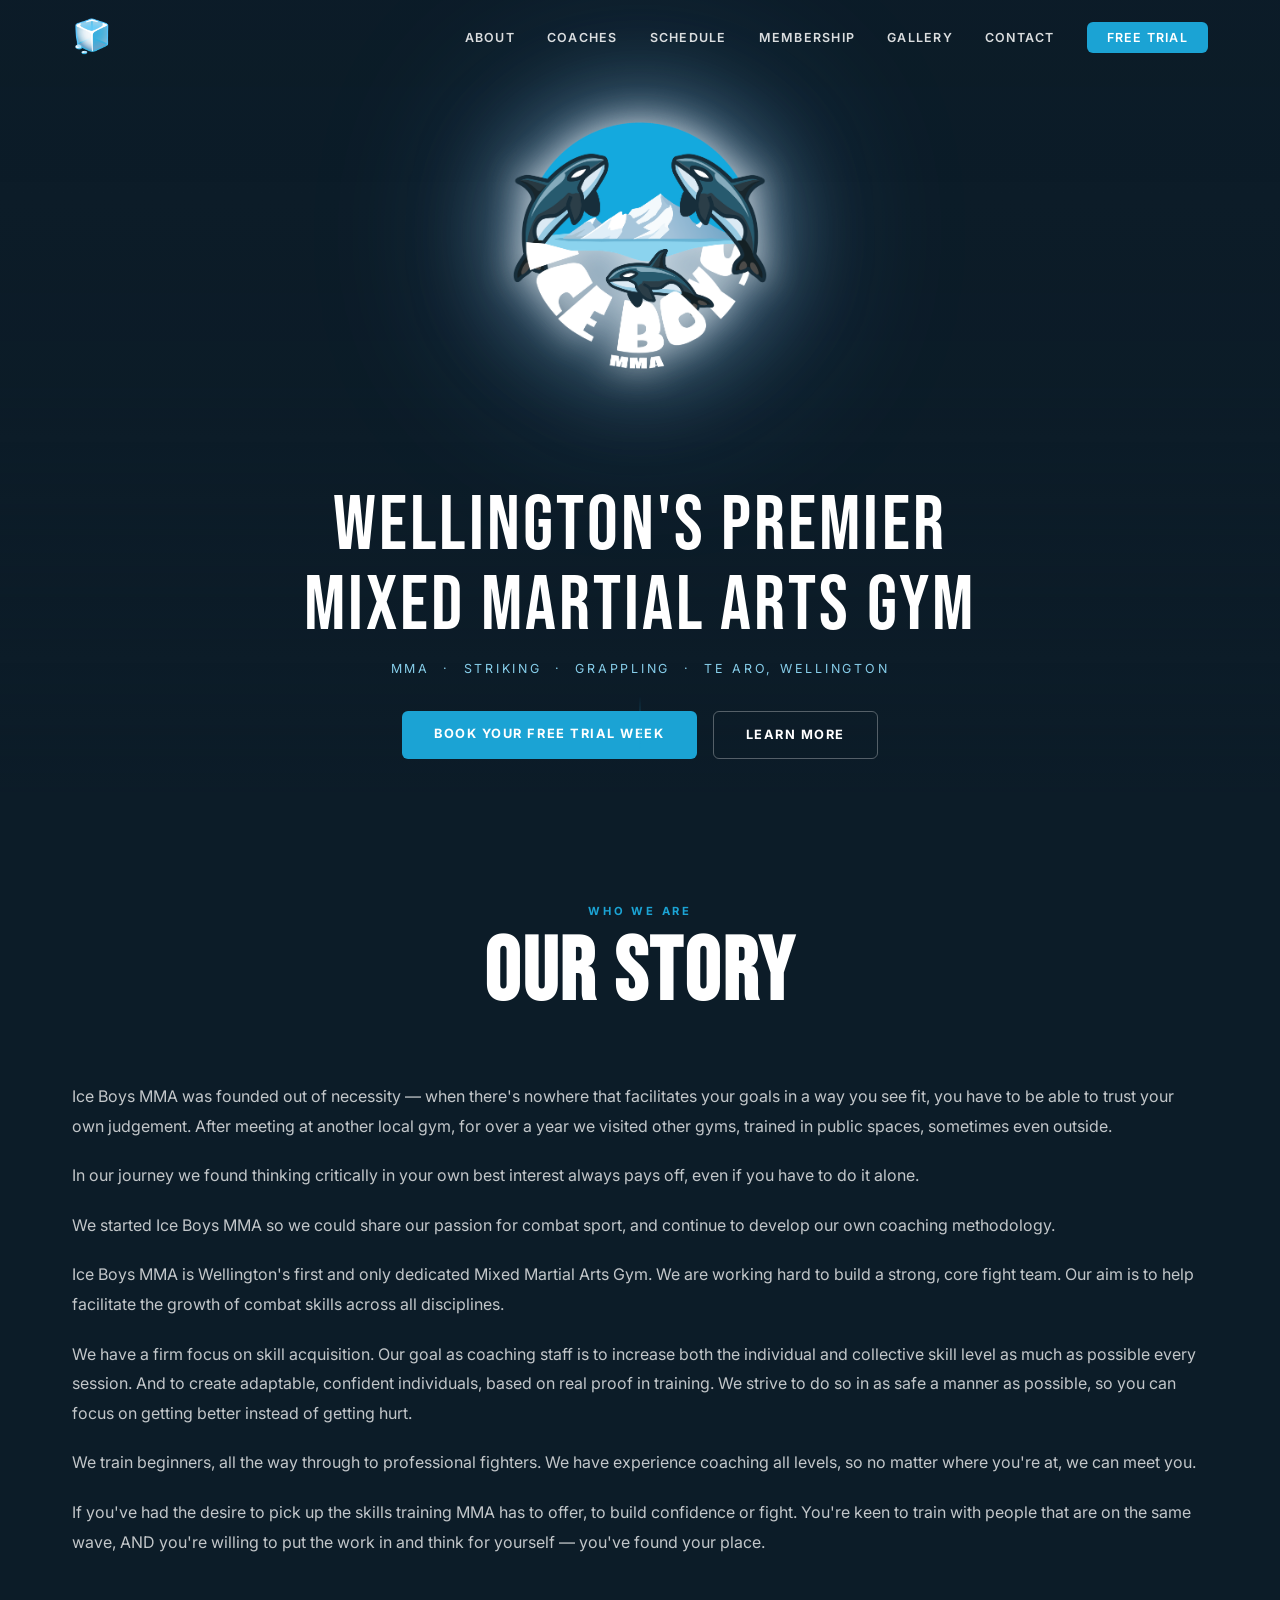
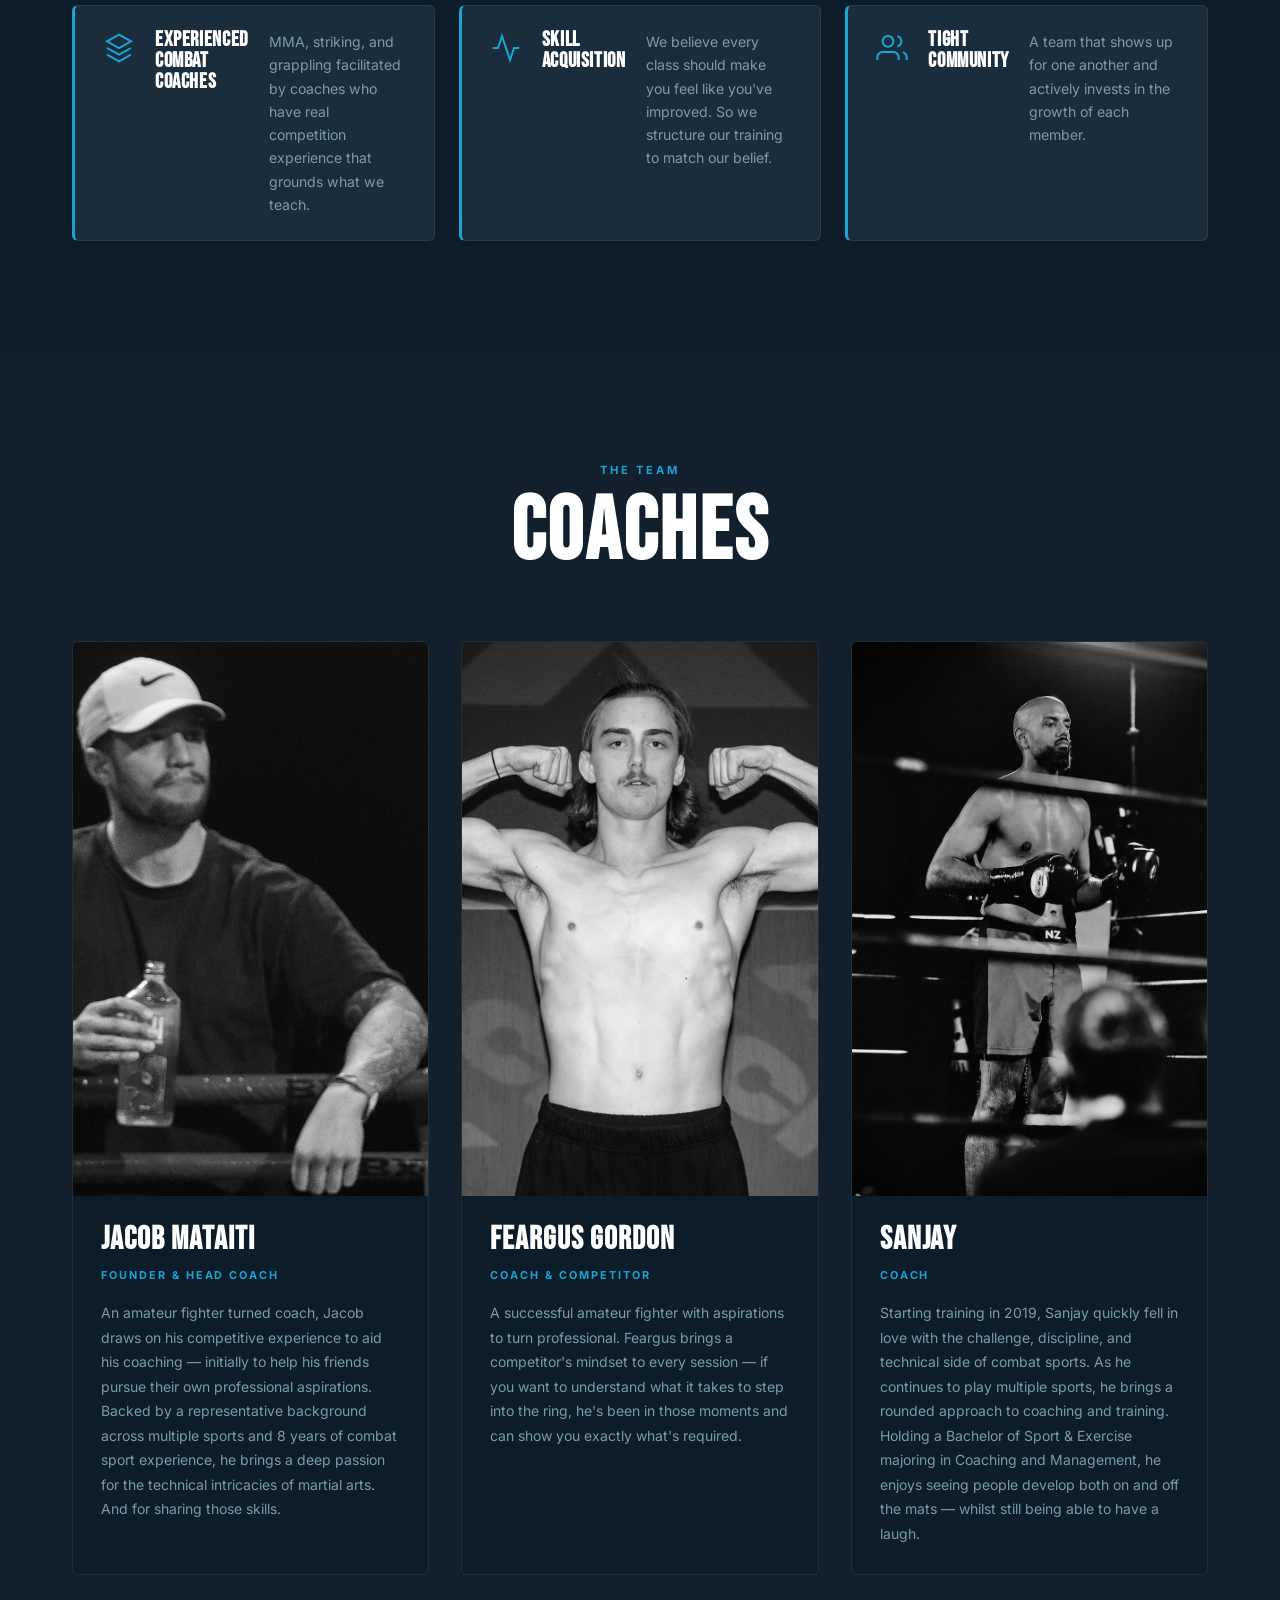
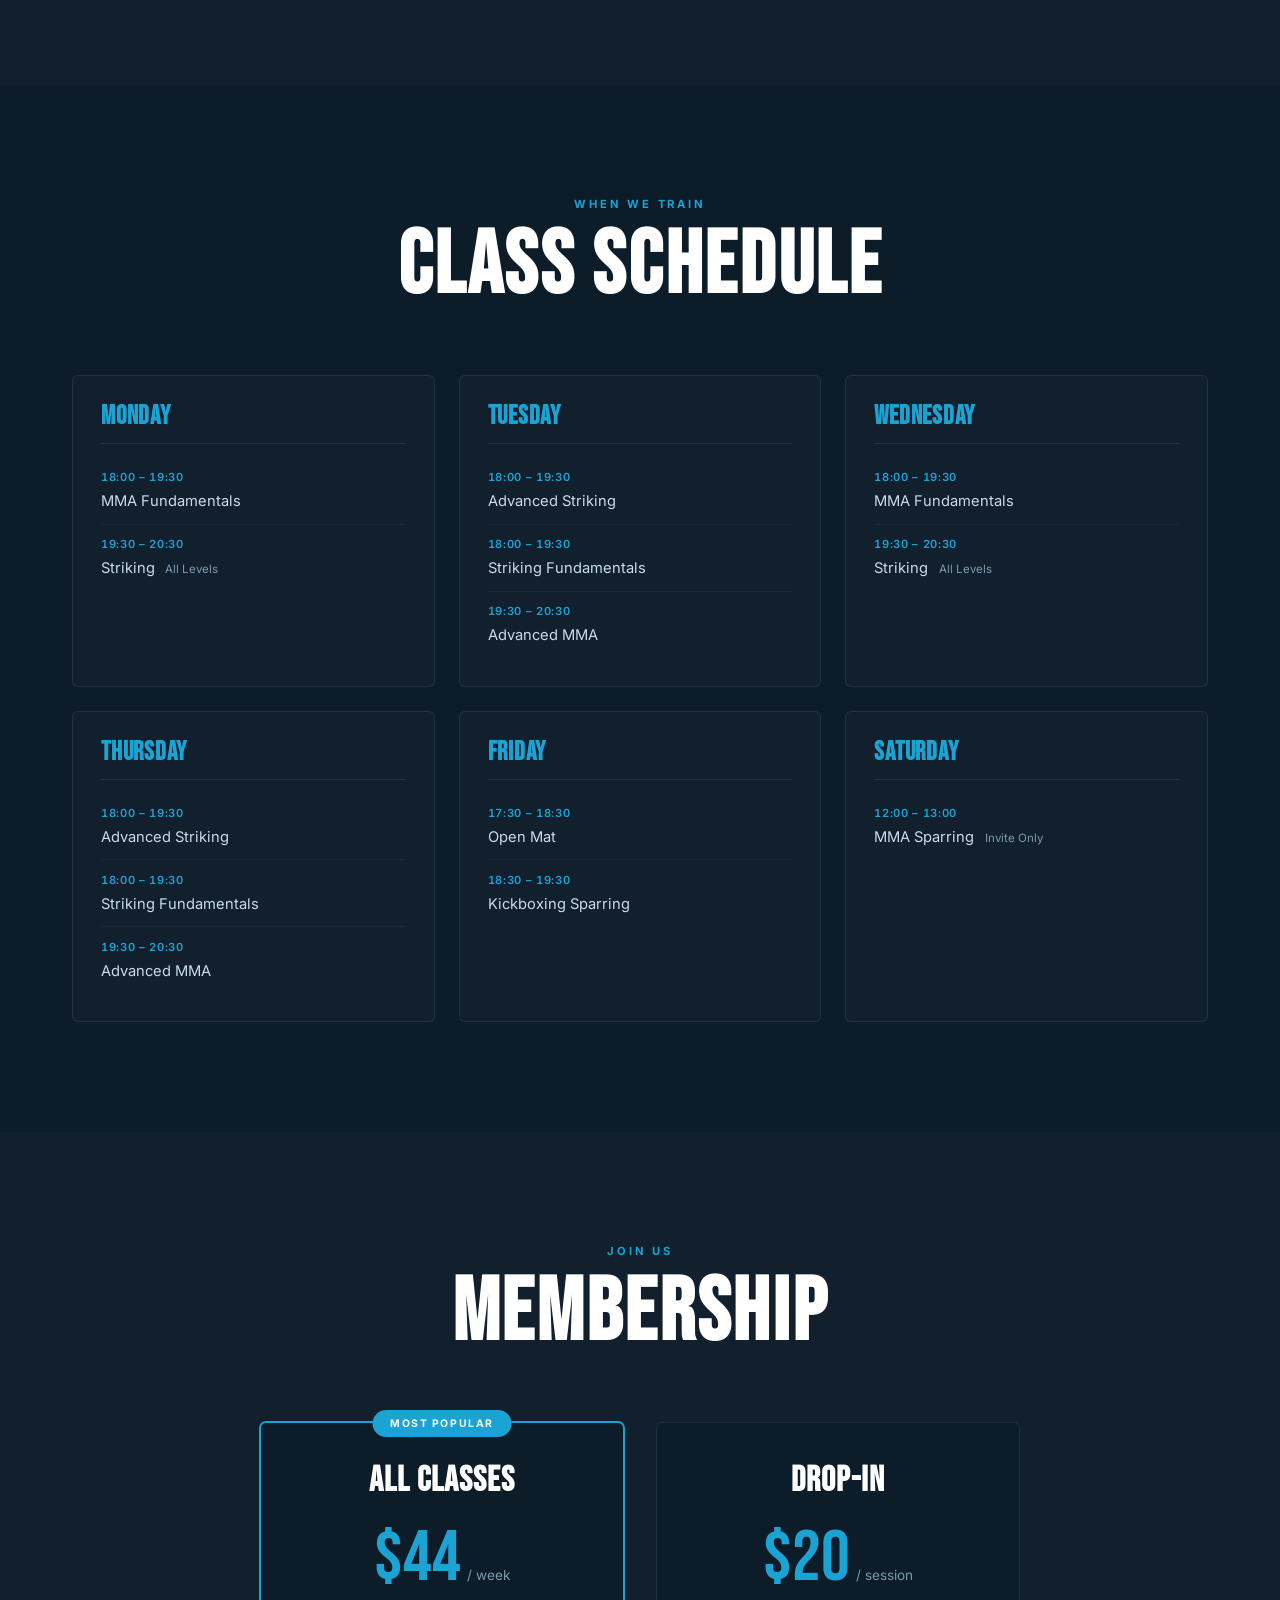
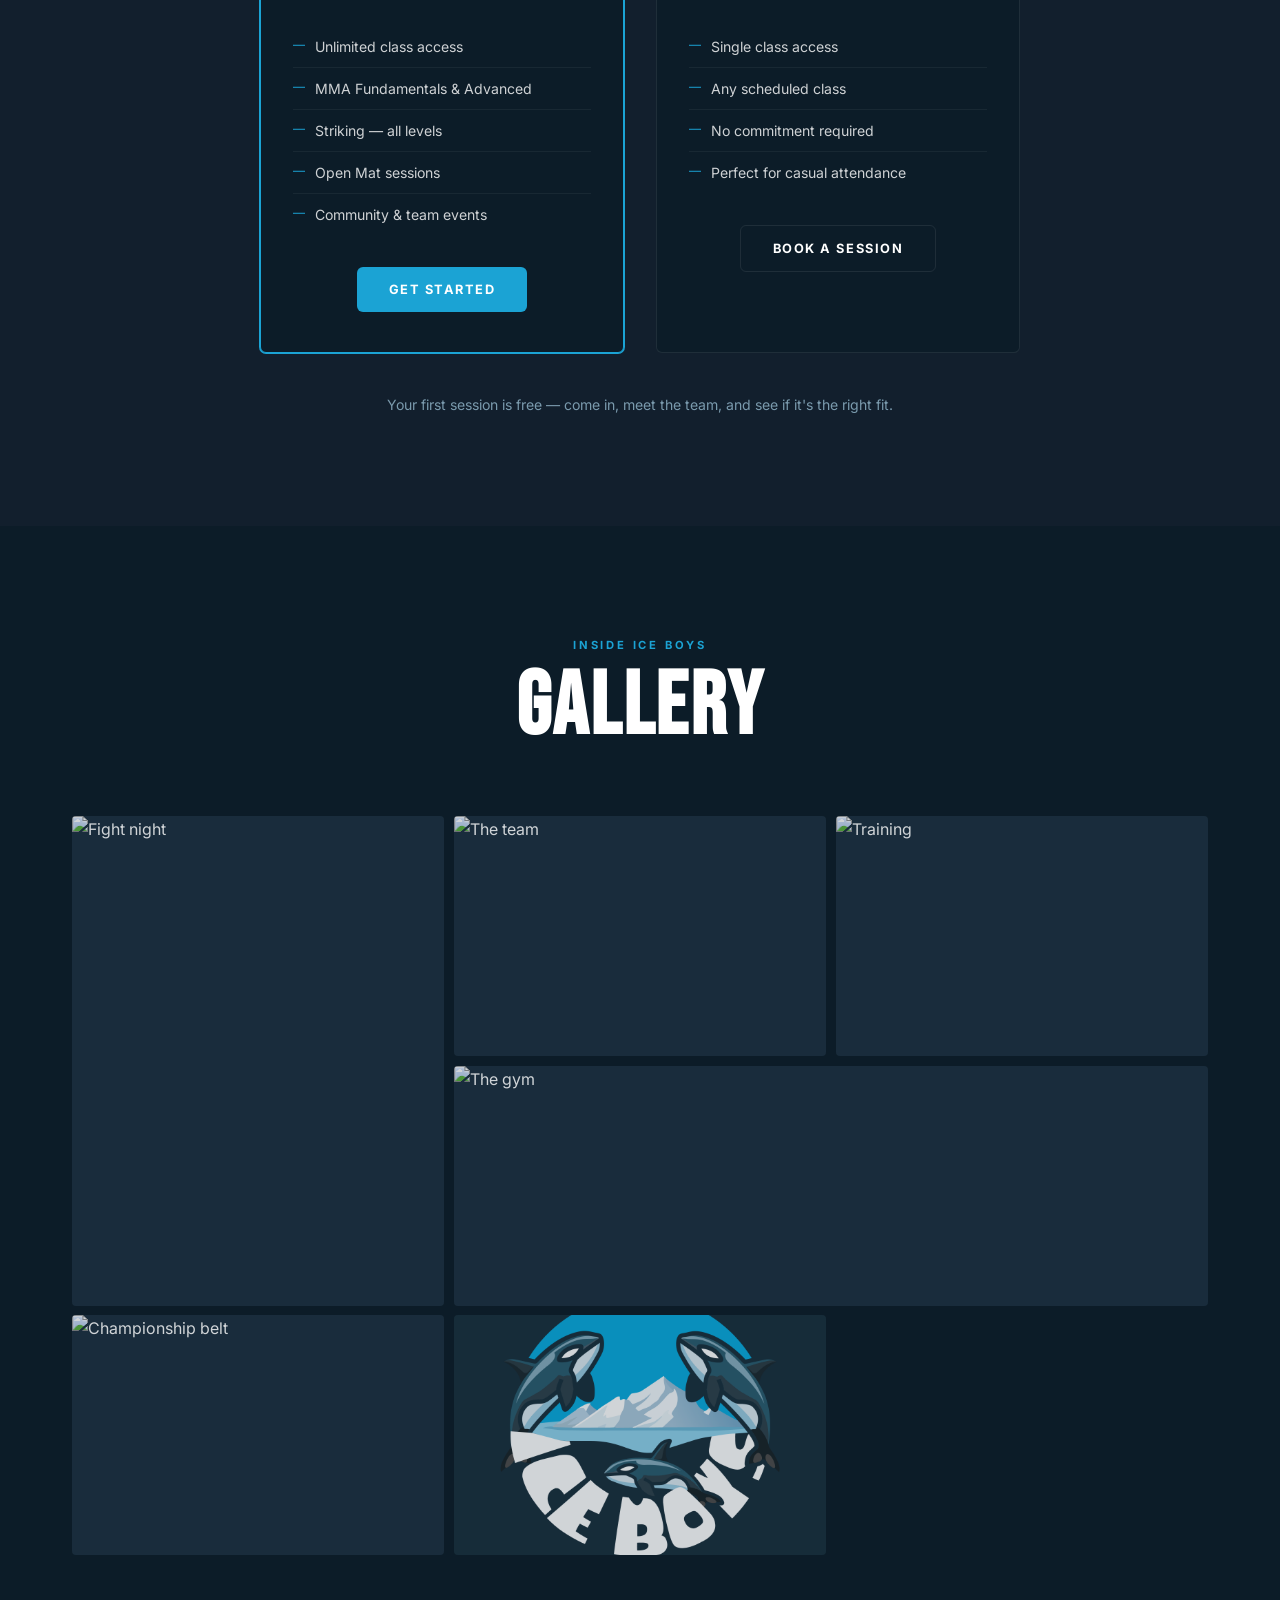
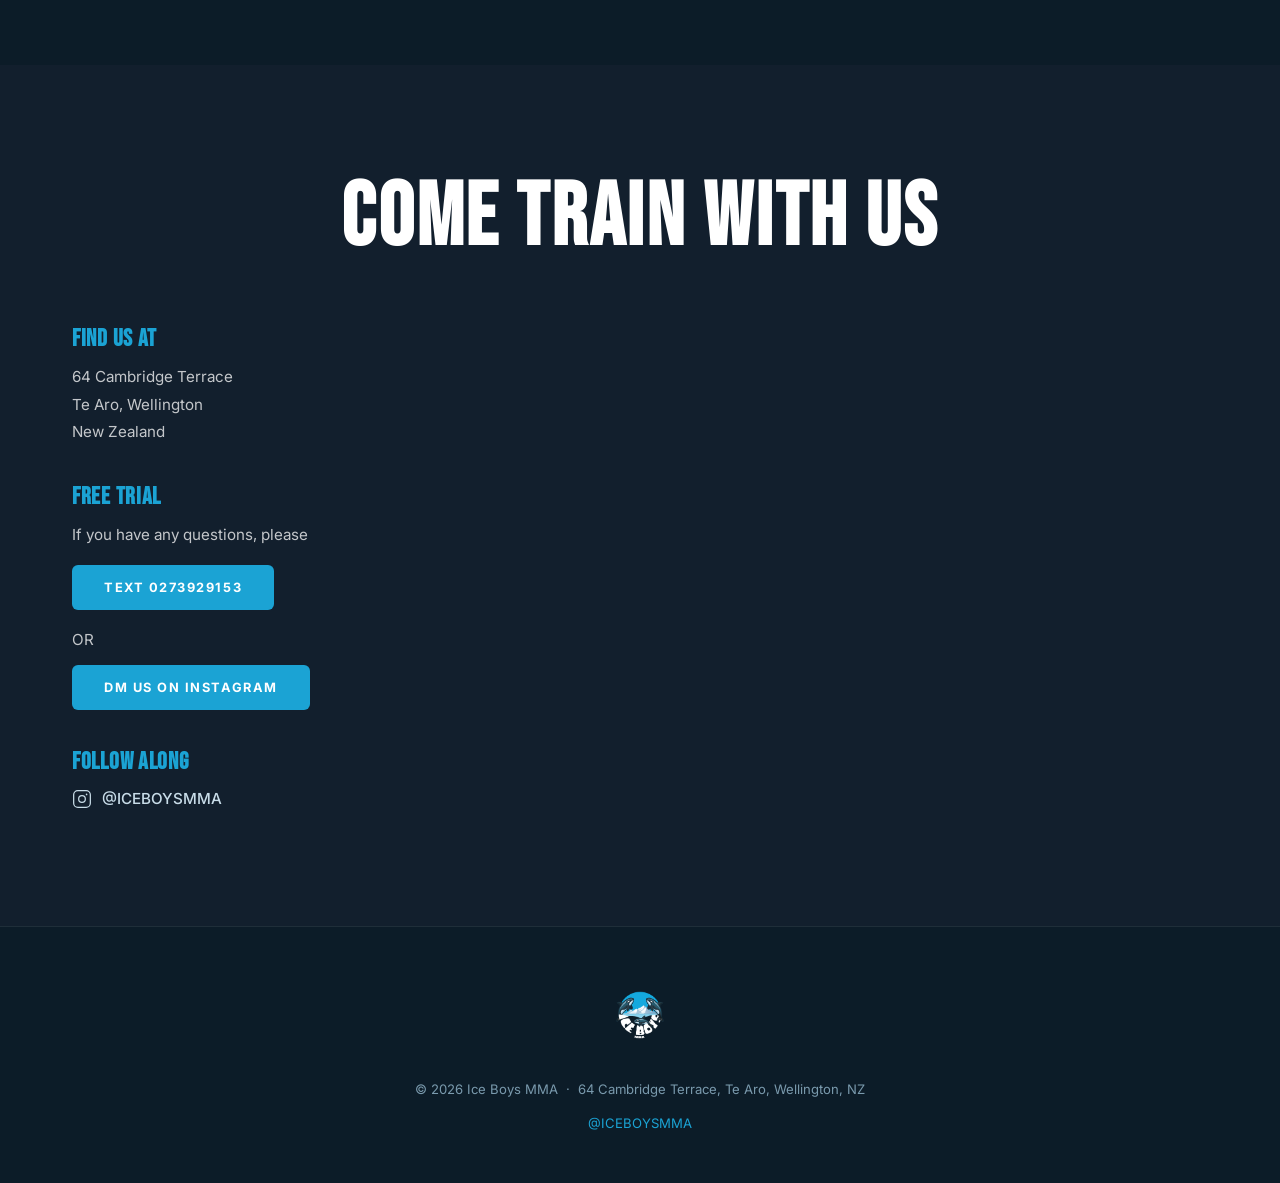
==== iceboysmma/index.html @ 4d267244 "Add files via upload" ====
<!DOCTYPE html>
<html lang="en">
<head>
  <meta charset="UTF-8" />
  <meta name="viewport" content="width=device-width, initial-scale=1.0" />
  <title>Ice Boys MMA | Wellington, New Zealand</title>
  <meta name="description" content="Wellington's premier combat sports gym. MMA, striking, and grappling in Te Aro. Train with coaches who compete." />
  <link rel="preconnect" href="https://fonts.googleapis.com" />
  <link rel="preconnect" href="https://fonts.gstatic.com" crossorigin />
  <link href="https://fonts.googleapis.com/css2?family=Bebas+Neue&family=Inter:wght@300;400;500;600;700&display=swap" rel="stylesheet" />
  <link rel="stylesheet" href="style.css" />
</head>
<body>

  <!-- ── NAVIGATION ── -->
  <nav id="navbar">
    <div class="nav-inner">
      <a href="#home" class="nav-logo nav-logo-emoji">
        🧊
      </a>
      <button class="nav-toggle" id="navToggle" aria-label="Toggle menu">
        <span></span><span></span><span></span>
      </button>
      <ul class="nav-links" id="navLinks">
        <li><a href="#about">About</a></li>
        <li><a href="#coaches">Coaches</a></li>
        <li><a href="#schedule">Schedule</a></li>
        <li><a href="#membership">Membership</a></li>
        <li><a href="#gallery">Gallery</a></li>
        <li><a href="#contact">Contact</a></li>
        <li><a href="https://docs.google.com/forms/d/1C3N4bbsMAw2u_BkRmxgNNV1_tYQAuOLvpm3XINcPSk8/viewform" target="_blank" rel="noopener" class="nav-cta">Free Trial</a></li>
      </ul>
    </div>
  </nav>

  <!-- ── HERO ── -->
  <section id="home" class="hero">
    <div class="hero-bg" id="heroBg"></div>
    <div class="hero-overlay"></div>
    <div class="hero-content">
      <img src="assets/images/logo-orca.png" alt="Ice Boys MMA" class="hero-logo" />
      <p class="hero-tagline">Wellington's Premier<br>Mixed Martial Arts Gym</p>
      <p class="hero-sub">MMA &nbsp;·&nbsp; Striking &nbsp;·&nbsp; Grappling &nbsp;·&nbsp; Te Aro, Wellington</p>
      <div class="hero-actions">
        <a href="https://docs.google.com/forms/d/1C3N4bbsMAw2u_BkRmxgNNV1_tYQAuOLvpm3XINcPSk8/viewform" target="_blank" rel="noopener" class="btn btn-primary">Book Your Free Trial Week</a>
        <a href="#about" class="btn btn-ghost">Learn More</a>
      </div>
    </div>
    <div class="scroll-cue">
      <div class="scroll-line"></div>
    </div>
  </section>

  <!-- ── ABOUT ── -->
  <section id="about" class="section">
    <div class="container">
      <div class="section-header reveal">
        <span class="label">Who We Are</span>
        <h2>Our Story</h2>
      </div>
      <div class="about-body">
        <div class="about-text reveal">
          <p>
            Ice Boys MMA was founded out of necessity — when there's nowhere that facilitates your goals in a
            way you see fit, you have to be able to trust your own judgement. After meeting at another local gym,
            for over a year we visited other gyms, trained in public spaces, sometimes even outside.
          </p>
          <p>
            In our journey we found thinking critically in your own best interest always pays off, even if you
            have to do it alone.
          </p>
          <p>
            We started Ice Boys MMA so we could share our passion for combat sport, and continue to develop our
            own coaching methodology.
          </p>
          <p>
            Ice Boys MMA is Wellington's first and only dedicated Mixed Martial Arts Gym. We are working hard to
            build a strong, core fight team. Our aim is to help facilitate the growth of combat skills across all
            disciplines.
          </p>
          <p>
            We have a firm focus on skill acquisition. Our goal as coaching staff is to increase both the
            individual and collective skill level as much as possible every session. And to create adaptable,
            confident individuals, based on real proof in training. We strive to do so in as safe a manner as
            possible, so you can focus on getting better instead of getting hurt.
          </p>
          <p>
            We train beginners, all the way through to professional fighters. We have experience coaching all
            levels, so no matter where you're at, we can meet you.
          </p>
          <p>
            If you've had the desire to pick up the skills training MMA has to offer, to build confidence or
            fight. You're keen to train with people that are on the same wave, AND you're willing to put the
            work in and think for yourself — you've found your place.
          </p>
        </div>
        <div class="about-pillars reveal">
          <div class="pillar">
            <div class="pillar-icon">
              <svg viewBox="0 0 24 24" fill="none" stroke="currentColor" stroke-width="1.5"><path d="M12 2L3 7l9 5 9-5-9-5zM3 17l9 5 9-5M3 12l9 5 9-5"/></svg>
            </div>
            <h3>Experienced Combat Coaches</h3>
            <p>MMA, striking, and grappling facilitated by coaches who have real competition experience that grounds what we teach.</p>
          </div>
          <div class="pillar">
            <div class="pillar-icon">
              <svg viewBox="0 0 24 24" fill="none" stroke="currentColor" stroke-width="1.5"><path d="M22 12h-4l-3 9L9 3l-3 9H2"/></svg>
            </div>
            <h3>Skill Acquisition</h3>
            <p>We believe every class should make you feel like you've improved. So we structure our training to match our belief.</p>
          </div>
          <div class="pillar">
            <div class="pillar-icon">
              <svg viewBox="0 0 24 24" fill="none" stroke="currentColor" stroke-width="1.5"><path d="M17 21v-2a4 4 0 00-4-4H5a4 4 0 00-4 4v2"/><circle cx="9" cy="7" r="4"/><path d="M23 21v-2a4 4 0 00-3-3.87M16 3.13a4 4 0 010 7.75"/></svg>
            </div>
            <h3>Tight Community</h3>
            <p>A team that shows up for one another and actively invests in the growth of each member.</p>
          </div>
        </div>
      </div>
    </div>
  </section>

  <!-- ── COACHES ── -->
  <section id="coaches" class="section section-alt">
    <div class="container">
      <div class="section-header reveal">
        <span class="label">The Team</span>
        <h2>Coaches</h2>
      </div>
      <div class="coaches-grid">

        <div class="coach-card reveal">
          <div class="coach-photo">
            <img src="assets/images/coach-jacob.jpg" alt="Jacob Mataiti" onerror="this.parentElement.classList.add('no-photo')" />
          </div>
          <div class="coach-info">
            <h3>Jacob Mataiti</h3>
            <span class="coach-role">Founder &amp; Head Coach</span>
            <p>
              An amateur fighter turned coach, Jacob draws on his competitive experience to aid his
              coaching — initially to help his friends pursue their own professional aspirations. Backed
              by a representative background across multiple sports and 8 years of combat sport experience,
              he brings a deep passion for the technical intricacies of martial arts. And for sharing
              those skills.
            </p>
          </div>
        </div>

        <div class="coach-card reveal">
          <div class="coach-photo">
            <img src="assets/images/coach-feargus.jpg" alt="Feargus Gordon" onerror="this.parentElement.classList.add('no-photo')" />
          </div>
          <div class="coach-info">
            <h3>Feargus Gordon</h3>
            <span class="coach-role">Coach &amp; Competitor</span>
            <p>
              A successful amateur fighter with aspirations to turn professional. Feargus brings a
              competitor's mindset to every session — if you want to understand what it takes to step
              into the ring, he's been in those moments and can show you exactly what's required.
            </p>
          </div>
        </div>

        <div class="coach-card reveal">
          <div class="coach-photo">
            <img src="assets/images/coach-sanjay.jpg" alt="Sanjay" onerror="this.parentElement.classList.add('no-photo')" />
          </div>
          <div class="coach-info">
            <h3>Sanjay</h3>
            <span class="coach-role">Coach</span>
            <p>
              Starting training in 2019, Sanjay quickly fell in love with the challenge, discipline, and technical side of combat sports. As he continues to play multiple sports, he brings a rounded approach to coaching and training. Holding a Bachelor of Sport &amp; Exercise majoring in Coaching and Management, he enjoys seeing people develop both on and off the mats — whilst still being able to have a laugh.
            </p>
          </div>
        </div>

      </div>
    </div>
  </section>

  <!-- ── SCHEDULE ── -->
  <section id="schedule" class="section">
    <div class="container">
      <div class="section-header reveal">
        <span class="label">When We Train</span>
        <h2>Class Schedule</h2>
      </div>
      <div class="schedule-grid reveal">

        <div class="schedule-day">
          <h3>Monday</h3>
          <div class="class-row">
            <span class="time">18:00 – 19:30</span>
            <span class="class-name">MMA Fundamentals</span>
          </div>
          <div class="class-row">
            <span class="time">19:30 – 20:30</span>
            <span class="class-name">Striking <em>All Levels</em></span>
          </div>
        </div>

        <div class="schedule-day">
          <h3>Tuesday</h3>
          <div class="class-row">
            <span class="time">18:00 – 19:30</span>
            <span class="class-name">Advanced Striking</span>
          </div>
          <div class="class-row">
            <span class="time">18:00 – 19:30</span>
            <span class="class-name">Striking Fundamentals</span>
          </div>
          <div class="class-row">
            <span class="time">19:30 – 20:30</span>
            <span class="class-name">Advanced MMA</span>
          </div>
        </div>

        <div class="schedule-day">
          <h3>Wednesday</h3>
          <div class="class-row">
            <span class="time">18:00 – 19:30</span>
            <span class="class-name">MMA Fundamentals</span>
          </div>
          <div class="class-row">
            <span class="time">19:30 – 20:30</span>
            <span class="class-name">Striking <em>All Levels</em></span>
          </div>
        </div>

        <div class="schedule-day">
          <h3>Thursday</h3>
          <div class="class-row">
            <span class="time">18:00 – 19:30</span>
            <span class="class-name">Advanced Striking</span>
          </div>
          <div class="class-row">
            <span class="time">18:00 – 19:30</span>
            <span class="class-name">Striking Fundamentals</span>
          </div>
          <div class="class-row">
            <span class="time">19:30 – 20:30</span>
            <span class="class-name">Advanced MMA</span>
          </div>
        </div>

        <div class="schedule-day">
          <h3>Friday</h3>
          <div class="class-row">
            <span class="time">17:30 – 18:30</span>
            <span class="class-name">Open Mat</span>
          </div>
          <div class="class-row">
            <span class="time">18:30 – 19:30</span>
            <span class="class-name">Kickboxing Sparring</span>
          </div>
        </div>

        <div class="schedule-day">
          <h3>Saturday</h3>
          <div class="class-row">
            <span class="time">12:00 – 13:00</span>
            <span class="class-name">MMA Sparring <em>Invite Only</em></span>
          </div>
        </div>

      </div>
    </div>
  </section>

  <!-- ── MEMBERSHIP ── -->
  <section id="membership" class="section section-alt">
    <div class="container">
      <div class="section-header reveal">
        <span class="label">Join Us</span>
        <h2>Membership</h2>
      </div>
      <div class="membership-grid reveal">

        <div class="membership-card featured">
          <div class="badge">Most Popular</div>
          <h3>All Classes</h3>
          <div class="price-row">
            <span class="price">$44</span>
            <span class="period">/ week</span>
          </div>
          <ul class="features">
            <li>Unlimited class access</li>
            <li>MMA Fundamentals &amp; Advanced</li>
            <li>Striking — all levels</li>
            <li>Open Mat sessions</li>
            <li>Community &amp; team events</li>
          </ul>
          <a href="#contact" class="btn btn-primary">Get Started</a>
        </div>

        <div class="membership-card">
          <h3>Drop-In</h3>
          <div class="price-row">
            <span class="price">$20</span>
            <span class="period">/ session</span>
          </div>
          <ul class="features">
            <li>Single class access</li>
            <li>Any scheduled class</li>
            <li>No commitment required</li>
            <li>Perfect for casual attendance</li>
          </ul>
          <a href="#contact" class="btn btn-outline">Book a Session</a>
        </div>

      </div>
      <p class="membership-note reveal">Your first session is free — come in, meet the team, and see if it's the right fit.</p>
    </div>
  </section>

  <!-- ── GALLERY ── -->
  <section id="gallery" class="section">
    <div class="container">
      <div class="section-header reveal">
        <span class="label">Inside Ice Boys</span>
        <h2>Gallery</h2>
      </div>
      <div class="gallery-grid reveal">
        <div class="gallery-item g-tall">
          <img src="assets/images/gallery-1.jpg" alt="Fight night" loading="lazy" />
        </div>
        <div class="gallery-item">
          <img src="assets/images/gallery-2.jpg" alt="The team" loading="lazy" />
        </div>
        <div class="gallery-item">
          <img src="assets/images/gallery-3.jpg" alt="Training" loading="lazy" />
        </div>
        <div class="gallery-item g-wide">
          <img src="assets/images/gallery-4.jpg" alt="The gym" loading="lazy" />
        </div>
        <div class="gallery-item">
          <img src="assets/images/gallery-5.jpg" alt="Championship belt" loading="lazy" />
        </div>
        <div class="gallery-item">
          <img src="assets/images/gallery-instagram.png" alt="Ice Boys MMA" loading="lazy" />
        </div>
      </div>
    </div>
  </section>

  <!-- ── CONTACT ── -->
  <section id="contact" class="section section-alt">
    <div class="container">
      <div class="section-header reveal">
        <h2>Come Train With Us</h2>
      </div>
      <div class="contact-grid reveal">
        <div class="contact-info">

          <div class="contact-block">
            <h3>Find Us At</h3>
            <p>64 Cambridge Terrace<br />Te Aro, Wellington<br />New Zealand</p>
          </div>

          <div class="contact-block">
            <h3>Free Trial</h3>
            <p>If you have any questions, please</p>
            <a href="sms:0273929153" class="btn btn-primary" style="margin-top:1rem;">
              Text 0273929153
            </a>
            <p style="margin-top:1rem;">OR</p>
            <a href="https://www.instagram.com/iceboysmma" target="_blank" rel="noopener" class="btn btn-primary" style="margin-top:0.75rem;">
              DM Us on Instagram
            </a>
          </div>

          <div class="contact-block">
            <h3>Follow Along</h3>
            <a href="https://www.instagram.com/iceboysmma" target="_blank" rel="noopener" class="insta-link">
              <svg viewBox="0 0 24 24" fill="none" stroke="currentColor" stroke-width="1.5" width="20" height="20"><rect x="2" y="2" width="20" height="20" rx="5" ry="5"/><circle cx="12" cy="12" r="4"/><circle cx="17.5" cy="6.5" r="1" fill="currentColor" stroke="none"/></svg>
              @ICEBOYSMMA
            </a>
          </div>

        </div>

        <div class="contact-map">
          <iframe
            src="https://maps.google.com/maps?q=64+Cambridge+Terrace+Te+Aro+Wellington+New+Zealand&output=embed"
            width="100%"
            height="420"
            style="border:0;"
            allowfullscreen=""
            loading="lazy"
            title="Ice Boys MMA — 64 Cambridge Terrace, Wellington">
          </iframe>
        </div>
      </div>
    </div>
  </section>

  <!-- ── FOOTER ── -->
  <footer class="footer">
    <div class="container">
      <img src="assets/images/logo-orca.png" alt="Ice Boys MMA" class="footer-logo" />
      <p>© 2026 Ice Boys MMA &nbsp;·&nbsp; 64 Cambridge Terrace, Te Aro, Wellington, NZ</p>
      <a href="https://www.instagram.com/iceboysmma" target="_blank" rel="noopener">@ICEBOYSMMA</a>
    </div>
  </footer>

  <script src="script.js"></script>
</body>
</html>
---- iceboysmma/style.css ----
/* ── RESET & VARIABLES ── */
*, *::before, *::after {
  margin: 0;
  padding: 0;
  box-sizing: border-box;
}

:root {
  --navy:       #0c1c28;
  --navy-mid:   #121f2d;
  --navy-light: #1a2d3d;
  --blue:       #1BA3D4;
  --blue-glow:  rgba(27, 163, 212, 0.25);
  --blue-light: #87CEEA;
  --white:      #FFFFFF;
  --off-white:  #C8DCE8;
  --muted:      #7A9AAD;
  --border:     rgba(255, 255, 255, 0.08);
  --radius:     6px;
}

html {
  scroll-behavior: smooth;
}

body {
  background: var(--navy);
  color: var(--white);
  font-family: 'Inter', sans-serif;
  font-size: 16px;
  line-height: 1.65;
  overflow-x: hidden;
}

img {
  display: block;
  max-width: 100%;
}

a {
  color: inherit;
  text-decoration: none;
}

h1, h2, h3 {
  font-family: 'Bebas Neue', sans-serif;
  letter-spacing: 0.03em;
  line-height: 1;
}

/* ── BUTTONS ── */
.btn {
  display: inline-block;
  padding: 0.75rem 2rem;
  border-radius: var(--radius);
  font-size: 0.8rem;
  font-weight: 700;
  letter-spacing: 0.12em;
  text-transform: uppercase;
  transition: all 0.2s ease;
  cursor: pointer;
  border: none;
}

.btn-primary {
  background: var(--blue);
  color: var(--white);
}
.btn-primary:hover {
  background: #22B8EC;
  transform: translateY(-2px);
  box-shadow: 0 8px 24px var(--blue-glow);
}

.btn-ghost {
  background: transparent;
  color: var(--white);
  border: 1px solid rgba(255,255,255,0.3);
}
.btn-ghost:hover {
  border-color: var(--blue);
  color: var(--blue);
}

.btn-outline {
  background: transparent;
  color: var(--white);
  border: 1px solid var(--border);
}
.btn-outline:hover {
  border-color: var(--blue);
  color: var(--blue);
}

/* ── NAVIGATION ── */
#navbar {
  position: fixed;
  top: 0;
  left: 0;
  right: 0;
  z-index: 100;
  padding: 1.25rem 0;
  transition: background 0.35s, padding 0.35s, box-shadow 0.35s;
}

#navbar.scrolled {
  background: rgba(12, 28, 40, 0.96);
  padding: 0.65rem 0;
  box-shadow: 0 2px 24px rgba(0,0,0,0.35);
  backdrop-filter: blur(12px);
  -webkit-backdrop-filter: blur(12px);
}

.nav-inner {
  max-width: 1200px;
  margin: 0 auto;
  padding: 0 2rem;
  display: flex;
  align-items: center;
  justify-content: space-between;
}

.nav-logo img {
  height: 48px;
  width: auto;
}
.nav-logo-emoji {
  font-size: 2rem;
  line-height: 1;
}

.nav-links {
  list-style: none;
  display: flex;
  align-items: center;
  gap: 2rem;
}

.nav-links a {
  font-size: 0.78rem;
  font-weight: 600;
  letter-spacing: 0.1em;
  text-transform: uppercase;
  color: rgba(255,255,255,0.85);
  transition: color 0.2s;
}
.nav-links a:hover,
.nav-links a.active {
  color: var(--blue);
}

.nav-cta {
  background: var(--blue);
  color: var(--white) !important;
  padding: 0.5rem 1.25rem;
  border-radius: var(--radius);
}
.nav-cta:hover {
  background: #22B8EC;
  color: var(--white) !important;
}

.nav-toggle {
  display: none;
  flex-direction: column;
  gap: 5px;
  background: none;
  border: none;
  cursor: pointer;
  padding: 4px;
  z-index: 200;
}
.nav-toggle span {
  display: block;
  width: 26px;
  height: 2px;
  background: var(--white);
  border-radius: 2px;
  transition: all 0.3s;
}
.nav-toggle.open span:nth-child(1) { transform: translateY(7px) rotate(45deg); }
.nav-toggle.open span:nth-child(2) { opacity: 0; }
.nav-toggle.open span:nth-child(3) { transform: translateY(-7px) rotate(-45deg); }

/* ── HERO ── */
.hero {
  position: relative;
  min-height: 88vh;
  display: flex;
  align-items: center;
  justify-content: center;
  text-align: center;
  overflow: hidden;
}

.hero-bg {
  position: absolute;
  inset: 0;
  background: var(--navy) url('assets/images/hero-bg.jpg') center / cover no-repeat;
  transform-origin: center;
  will-change: transform;
}

.hero-overlay {
  position: absolute;
  inset: 0;
  background: linear-gradient(
    to bottom,
    rgba(12, 28, 40, 0.55) 0%,
    rgba(12, 28, 40, 0.45) 50%,
    rgba(12, 28, 40, 0.90) 100%
  );
}

.hero-content {
  position: relative;
  z-index: 2;
  padding: 2rem;
  max-width: 800px;
}

.hero-logo {
  width: 300px;
  height: auto;
  margin: 0 auto 1.75rem;
  filter: brightness(1) drop-shadow(0 0 18px rgba(255,255,255,0.71)) drop-shadow(0 0 45px rgba(180,225,255,0.56)) drop-shadow(0 0 90px rgba(100,190,255,0.38));
  animation: fadeDown 1s ease both;
}

.hero-tagline {
  font-family: 'Bebas Neue', sans-serif;
  font-size: clamp(2.6rem, 6vw, 4.8rem);
  letter-spacing: 0.04em;
  line-height: 1.05;
  margin-bottom: 0.75rem;
  animation: fadeUp 1s ease 0.2s both;
}

.hero-sub {
  font-size: 0.78rem;
  letter-spacing: 0.22em;
  text-transform: uppercase;
  color: var(--blue-light);
  margin-bottom: 2rem;
  animation: fadeUp 1s ease 0.4s both;
}

.hero-actions {
  display: flex;
  gap: 1rem;
  justify-content: center;
  flex-wrap: wrap;
  animation: fadeUp 1s ease 0.55s both;
}

.scroll-cue {
  position: absolute;
  bottom: 2.5rem;
  left: 50%;
  transform: translateX(-50%);
  z-index: 2;
}
.scroll-line {
  width: 1px;
  height: 56px;
  background: linear-gradient(to bottom, transparent, var(--blue));
  margin: 0 auto;
  animation: pulse 2s ease-in-out infinite;
}

/* ── SECTIONS ── */
.section {
  padding: 110px 0;
}
.section-alt {
  background: var(--navy-mid);
}

.container {
  max-width: 1200px;
  margin: 0 auto;
  padding: 0 2rem;
}

.section-header {
  text-align: center;
  margin-bottom: 4rem;
}

.label {
  display: block;
  font-size: 0.7rem;
  font-weight: 700;
  letter-spacing: 0.25em;
  text-transform: uppercase;
  color: var(--blue);
  margin-bottom: 0.6rem;
}

.section-header h2 {
  font-size: clamp(3.5rem, 7vw, 5.5rem);
  color: var(--white);
}

/* ── ABOUT ── */
.about-body {
  display: flex;
  flex-direction: column;
  gap: 3rem;
}

.about-text p {
  color: rgba(255,255,255,0.75);
  font-size: 1rem;
  line-height: 1.85;
  margin-bottom: 1.25rem;
}
.about-text p:last-child { margin-bottom: 0; }

.about-pillars {
  display: grid;
  grid-template-columns: repeat(3, 1fr);
  gap: 1.5rem;
}

.pillar {
  background: var(--navy-light);
  border: 1px solid var(--border);
  border-left: 3px solid var(--blue);
  border-radius: var(--radius);
  padding: 1.5rem 1.75rem;
  display: flex;
  gap: 1.25rem;
  align-items: flex-start;
  transition: transform 0.3s, box-shadow 0.3s;
}
.pillar:hover {
  transform: translateX(4px);
  box-shadow: -4px 0 20px var(--blue-glow);
}

.pillar-icon {
  width: 32px;
  height: 32px;
  color: var(--blue);
  flex-shrink: 0;
  margin-top: 2px;
}
.pillar-icon svg {
  width: 100%;
  height: 100%;
}

.pillar h3 {
  font-size: 1.3rem;
  margin-bottom: 0.4rem;
}
.pillar p {
  font-size: 0.88rem;
  color: var(--muted);
  line-height: 1.65;
}

/* ── COACHES ── */
.coaches-grid {
  display: grid;
  grid-template-columns: repeat(3, 1fr);
  gap: 2rem;
}

.coach-card {
  background: var(--navy);
  border: 1px solid var(--border);
  border-radius: var(--radius);
  overflow: hidden;
  transition: transform 0.35s, box-shadow 0.35s;
}
.coach-card:hover {
  transform: translateY(-6px);
  box-shadow: 0 16px 48px rgba(0,0,0,0.4), 0 0 0 1px rgba(27,163,212,0.2);
}

.coach-photo {
  width: 100%;
  aspect-ratio: 590 / 920;
  overflow: hidden;
  background: var(--navy-light);
  position: relative;
}
.coach-photo.no-photo::after {
  content: 'Photo coming soon';
  position: absolute;
  inset: 0;
  display: flex;
  align-items: center;
  justify-content: center;
  font-size: 0.75rem;
  letter-spacing: 0.1em;
  text-transform: uppercase;
  color: var(--muted);
}
.coach-photo img {
  width: 100%;
  height: 100%;
  object-fit: cover;
  object-position: top center;
  transition: transform 0.5s;
  filter: grayscale(100%);
}
.coaches-grid .coach-card:nth-child(1) .coach-photo img {
  object-fit: cover;
  object-position: center center;
  transform: scale(1);
}
.coaches-grid .coach-card:nth-child(1):hover .coach-photo img {
  transform: scale(1.02);
}
.coaches-grid .coach-card:nth-child(2) .coach-photo img {
  object-position: center 15%;
  transform: scale(1.35);
}
.coaches-grid .coach-card:nth-child(2):hover .coach-photo img {
  transform: scale(1.4);
}
.coaches-grid .coach-card:nth-child(3) .coach-photo img {
  object-position: center 30%;
  transform: scale(1.2);
}
.coaches-grid .coach-card:nth-child(3):hover .coach-photo img {
  transform: scale(1.25);
}
.coach-card:hover .coach-photo img {
  transform: scale(1.04);
}

.coach-info {
  padding: 1.75rem;
}
.coach-info h3 {
  font-size: 2rem;
  margin-bottom: 0.25rem;
}
.coach-role {
  display: inline-block;
  font-size: 0.68rem;
  font-weight: 700;
  letter-spacing: 0.18em;
  text-transform: uppercase;
  color: var(--blue);
  margin-bottom: 1rem;
}
.coach-info p {
  font-size: 0.875rem;
  color: var(--muted);
  line-height: 1.75;
}

/* ── SCHEDULE ── */
.schedule-grid {
  display: grid;
  grid-template-columns: repeat(3, 1fr);
  gap: 1.5rem;
}

.schedule-day {
  background: var(--navy-mid);
  border: 1px solid var(--border);
  border-radius: var(--radius);
  padding: 1.75rem;
}
.schedule-day h3 {
  font-size: 1.6rem;
  color: var(--blue);
  padding-bottom: 0.85rem;
  margin-bottom: 0.85rem;
  border-bottom: 1px solid var(--border);
}

.class-row {
  display: flex;
  flex-direction: column;
  padding: 0.65rem 0;
  border-bottom: 1px solid rgba(255,255,255,0.04);
}
.class-row:last-child { border-bottom: none; }

.time {
  font-size: 0.7rem;
  font-weight: 600;
  letter-spacing: 0.06em;
  color: var(--blue);
  font-variant-numeric: tabular-nums;
}
.class-name {
  font-size: 0.92rem;
  color: var(--off-white);
  margin-top: 0.15rem;
}
.class-name em {
  font-style: normal;
  font-size: 0.72rem;
  color: var(--muted);
  margin-left: 0.4rem;
}

/* ── MEMBERSHIP ── */
.membership-grid {
  display: grid;
  grid-template-columns: repeat(2, 1fr);
  gap: 2rem;
  max-width: 760px;
  margin: 0 auto 2.5rem;
}

.membership-card {
  background: var(--navy);
  border: 1px solid var(--border);
  border-radius: var(--radius);
  padding: 2.5rem 2rem;
  text-align: center;
  position: relative;
  transition: transform 0.3s, box-shadow 0.3s;
}
.membership-card:hover {
  transform: translateY(-4px);
  box-shadow: 0 12px 40px rgba(0,0,0,0.3);
}
.membership-card.featured {
  border-color: var(--blue);
  box-shadow: 0 0 0 1px var(--blue);
}
.membership-card.featured:hover {
  box-shadow: 0 12px 40px var(--blue-glow), 0 0 0 1px var(--blue);
}

.badge {
  position: absolute;
  top: -13px;
  left: 50%;
  transform: translateX(-50%);
  background: var(--blue);
  color: var(--white);
  font-size: 0.65rem;
  font-weight: 700;
  letter-spacing: 0.15em;
  text-transform: uppercase;
  padding: 0.3rem 1.1rem;
  border-radius: 20px;
  white-space: nowrap;
}

.membership-card h3 {
  font-size: 2.2rem;
  margin-bottom: 1.5rem;
}

.price-row {
  display: flex;
  align-items: baseline;
  justify-content: center;
  gap: 0.4rem;
  margin-bottom: 2rem;
}
.price {
  font-family: 'Bebas Neue', sans-serif;
  font-size: 4.5rem;
  color: var(--blue);
  line-height: 1;
}
.period {
  font-size: 0.85rem;
  color: var(--muted);
}

.features {
  list-style: none;
  text-align: left;
  margin-bottom: 2rem;
}
.features li {
  position: relative;
  padding: 0.55rem 0 0.55rem 1.4rem;
  border-bottom: 1px solid rgba(255,255,255,0.05);
  font-size: 0.88rem;
  color: rgba(255,255,255,0.8);
}
.features li:last-child { border-bottom: none; }
.features li::before {
  content: '—';
  position: absolute;
  left: 0;
  color: var(--blue);
  font-size: 0.75rem;
}

.membership-note {
  text-align: center;
  color: var(--muted);
  font-size: 0.88rem;
}

/* ── GALLERY ── */
.gallery-grid {
  display: grid;
  grid-template-columns: repeat(3, 1fr);
  grid-auto-rows: 240px;
  gap: 0.6rem;
}

.gallery-item {
  overflow: hidden;
  border-radius: 4px;
  background: var(--navy-light);
  position: relative;
}
.gallery-item::after {
  content: '';
  position: absolute;
  inset: 0;
  background: rgba(21,43,58,0.2);
  transition: opacity 0.3s;
}
.gallery-item:hover::after { opacity: 0; }

.gallery-item img {
  width: 100%;
  height: 100%;
  object-fit: cover;
  transition: transform 0.5s ease;
}
.gallery-item:hover img {
  transform: scale(1.06);
}

.g-tall { grid-row: span 2; }
.g-wide { grid-column: span 2; }

/* ── CONTACT ── */
.contact-grid {
  display: grid;
  grid-template-columns: 1fr 1.4fr;
  gap: 5rem;
  align-items: start;
}

.contact-block {
  margin-bottom: 2.5rem;
}
.contact-block:last-child { margin-bottom: 0; }

.contact-block h3 {
  font-size: 1.5rem;
  color: var(--blue);
  margin-bottom: 0.75rem;
}
.contact-block p {
  color: rgba(255,255,255,0.75);
  font-size: 0.95rem;
  line-height: 1.8;
}

.insta-link {
  display: inline-flex;
  align-items: center;
  gap: 0.6rem;
  color: var(--off-white);
  font-weight: 500;
  font-size: 0.95rem;
  transition: color 0.2s;
}
.insta-link:hover { color: var(--blue); }

.contact-map iframe {
  border-radius: var(--radius);
  width: 100%;
  filter: grayscale(20%) contrast(1.05);
}

/* ── FOOTER ── */
.footer {
  background: var(--navy);
  border-top: 1px solid var(--border);
  padding: 3rem 0;
  text-align: center;
}
.footer-logo {
  height: 80px;
  width: auto;
  margin: 0 auto 1.5rem;
}
.footer p {
  color: var(--muted);
  font-size: 0.82rem;
  margin-bottom: 0.5rem;
}
.footer a {
  color: var(--blue);
  font-size: 0.82rem;
  transition: color 0.2s;
}
.footer a:hover { color: var(--blue-light); }

/* ── SCROLL REVEAL ── */
.reveal {
  opacity: 0;
  transform: translateY(32px);
  transition: opacity 0.75s ease, transform 0.75s ease;
}
.reveal.visible {
  opacity: 1;
  transform: translateY(0);
}

/* stagger coach cards */
.coaches-grid .coach-card.reveal:nth-child(2) { transition-delay: 0.12s; }
.coaches-grid .coach-card.reveal:nth-child(3) { transition-delay: 0.24s; }

/* ── KEYFRAMES ── */
@keyframes fadeDown {
  from { opacity: 0; transform: translateY(-24px); }
  to   { opacity: 1; transform: translateY(0); }
}
@keyframes fadeUp {
  from { opacity: 0; transform: translateY(24px); }
  to   { opacity: 1; transform: translateY(0); }
}
@keyframes pulse {
  0%, 100% { opacity: 0.3; transform: scaleY(0.7); }
  50%       { opacity: 1;   transform: scaleY(1); }
}

/* ── RESPONSIVE ── */
@media (max-width: 1024px) {
  .about-pillars {
    grid-template-columns: 1fr;
  }
  .coaches-grid {
    grid-template-columns: repeat(2, 1fr);
  }
  .coaches-grid .coach-card:nth-child(3) {
    grid-column: 1 / -1;
    max-width: 480px;
    margin: 0 auto;
    width: 100%;
  }
  .schedule-grid {
    grid-template-columns: repeat(2, 1fr);
  }
}

@media (max-width: 768px) {
  .section { padding: 80px 0; }

  .nav-toggle { display: flex; }

  .nav-links {
    position: fixed;
    inset: 0 0 0 auto;
    width: 75vw;
    max-width: 300px;
    height: 100vh;
    background: var(--navy);
    flex-direction: column;
    justify-content: center;
    align-items: flex-start;
    padding: 2rem;
    gap: 1.75rem;
    transform: translateX(100%);
    transition: transform 0.35s ease;
    border-left: 1px solid var(--border);
    z-index: 150;
  }
  .nav-links.open {
    transform: translateX(0);
  }
  .nav-links a {
    font-size: 1rem;
  }
  .nav-cta {
    padding: 0.65rem 1.5rem;
  }

  .coaches-grid {
    grid-template-columns: 1fr;
  }
  .coaches-grid .coach-card:nth-child(3) {
    grid-column: auto;
    max-width: 100%;
  }

  .contact-grid {
    grid-template-columns: 1fr;
    gap: 3rem;
  }

  .membership-grid {
    grid-template-columns: 1fr;
    max-width: 380px;
  }

  .gallery-grid {
    grid-template-columns: repeat(2, 1fr);
    grid-auto-rows: 180px;
  }
  .g-tall { grid-row: span 1; }
  .g-wide { grid-column: span 2; }

  .schedule-grid {
    grid-template-columns: 1fr;
  }
}

@media (max-width: 480px) {
  .hero-logo { width: 160px; }
  .hero-actions { flex-direction: column; align-items: center; }

  .gallery-grid {
    grid-template-columns: 1fr;
    grid-auto-rows: 220px;
  }
  .g-wide { grid-column: span 1; }
}
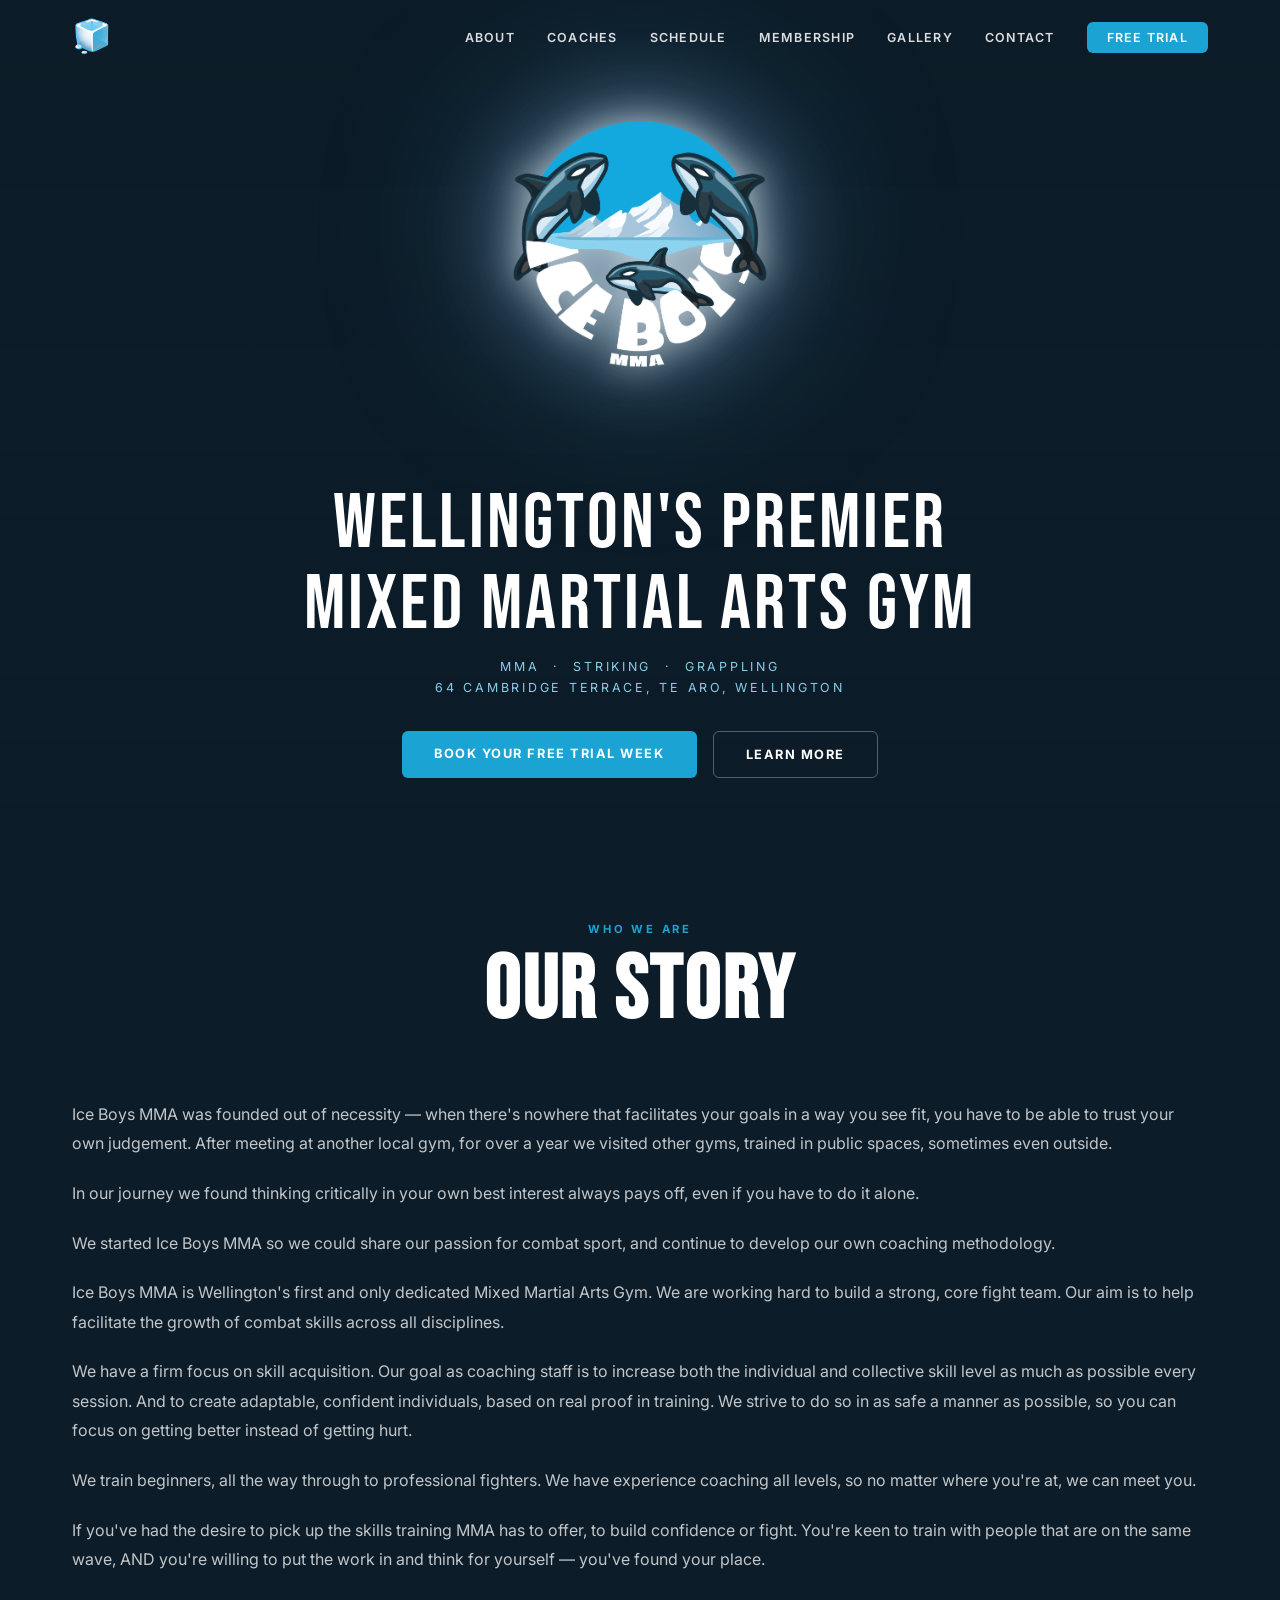
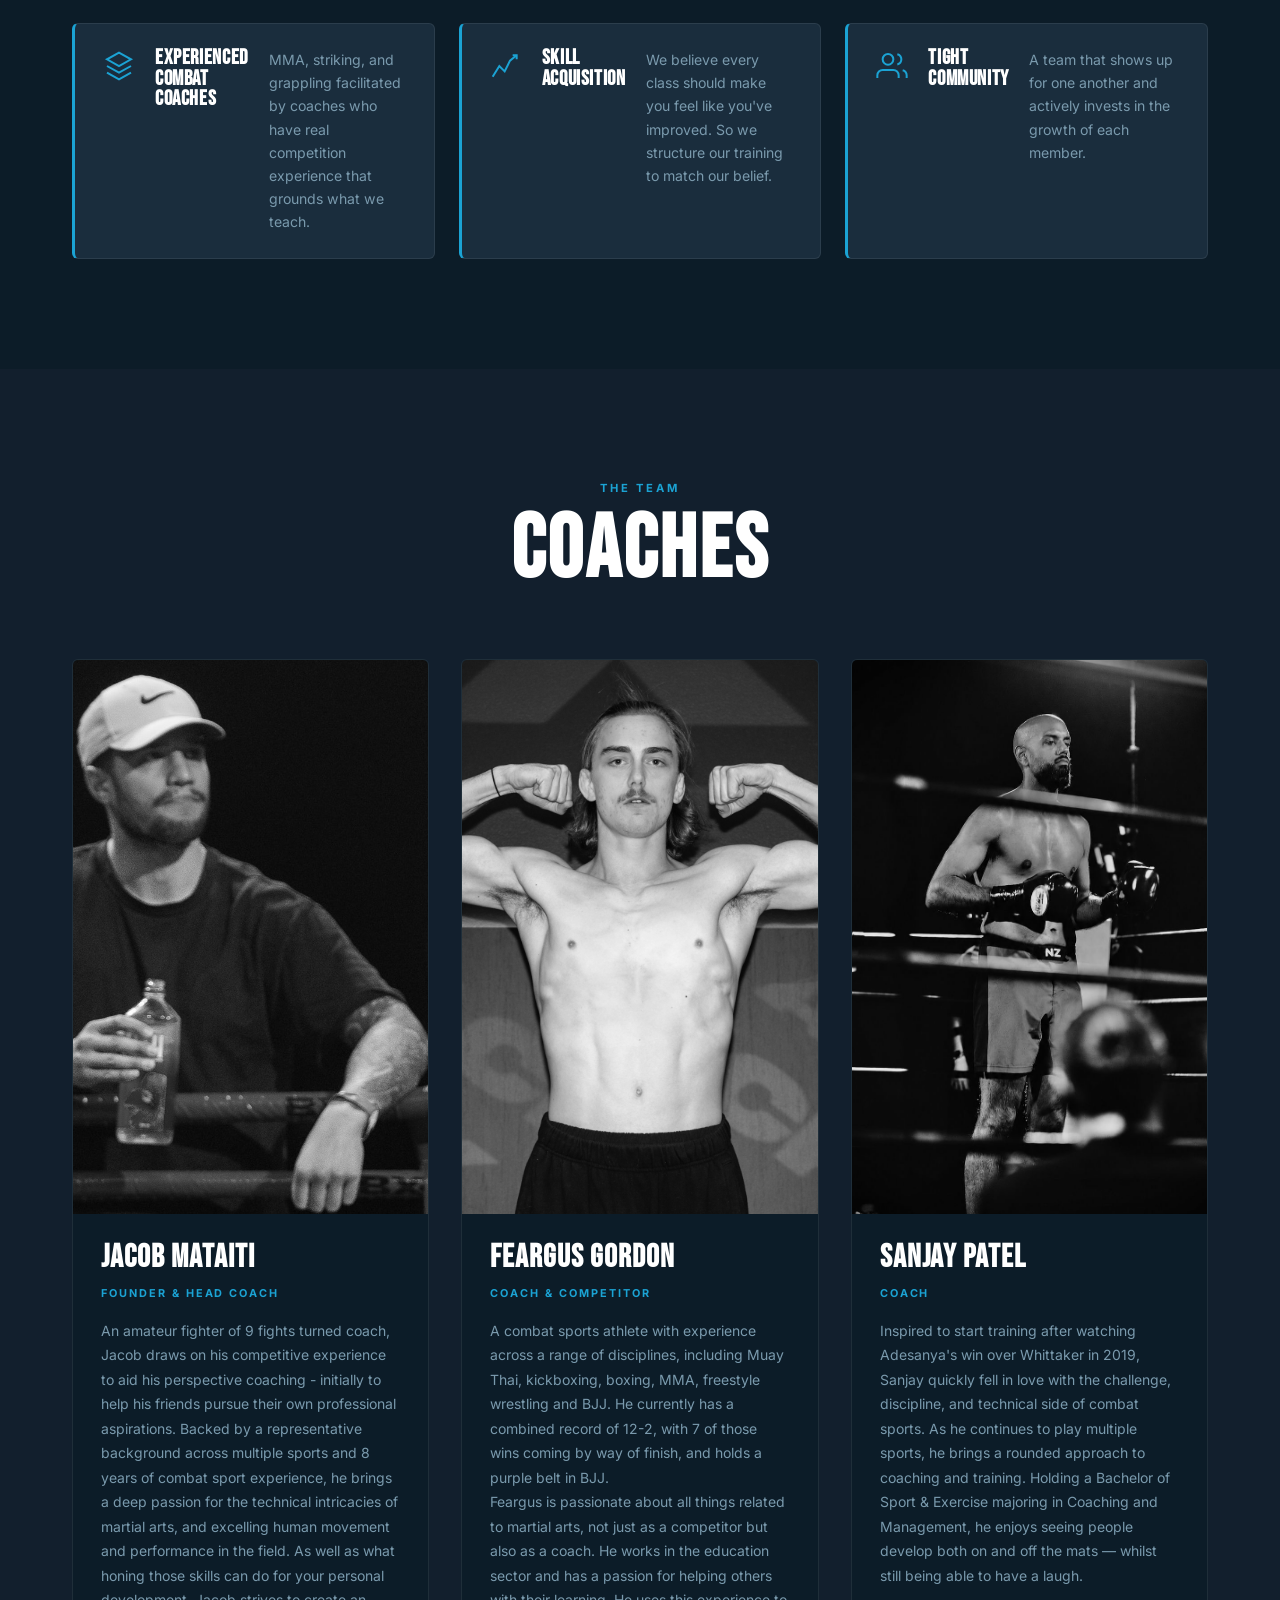
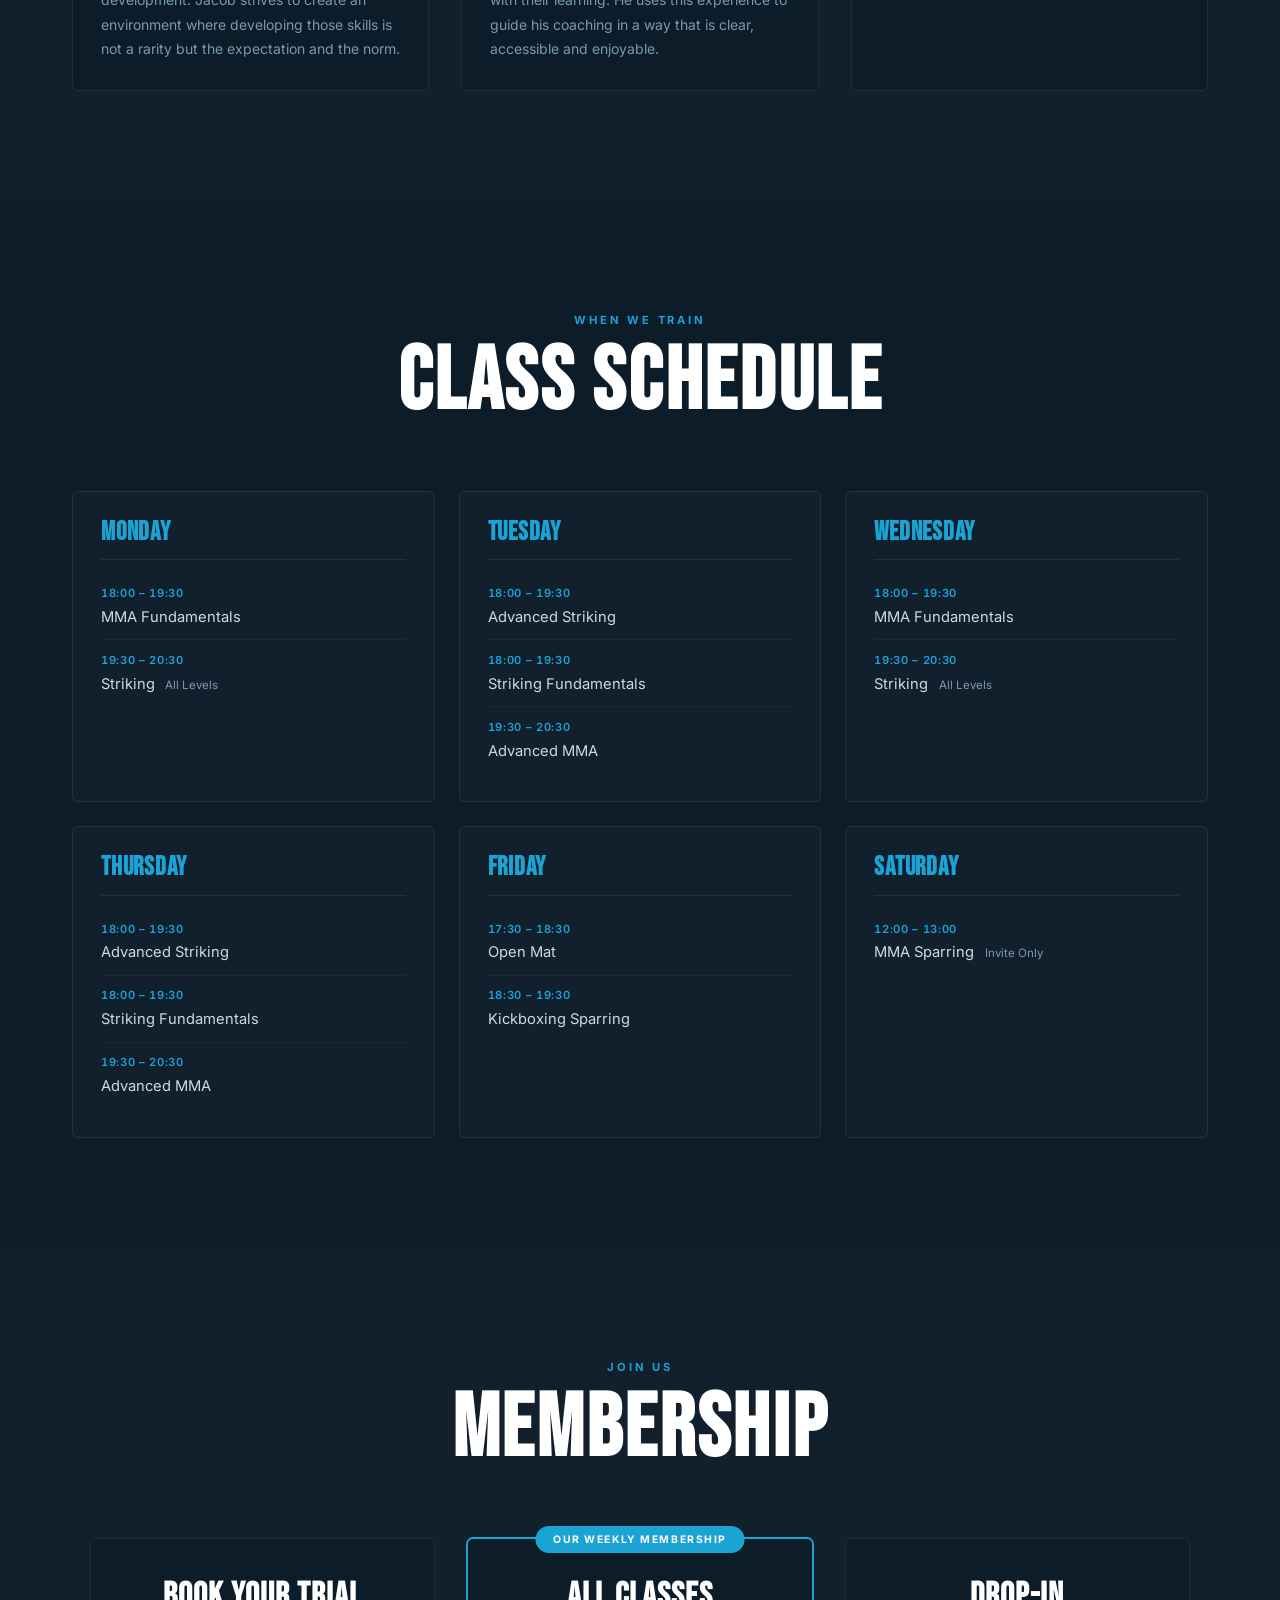
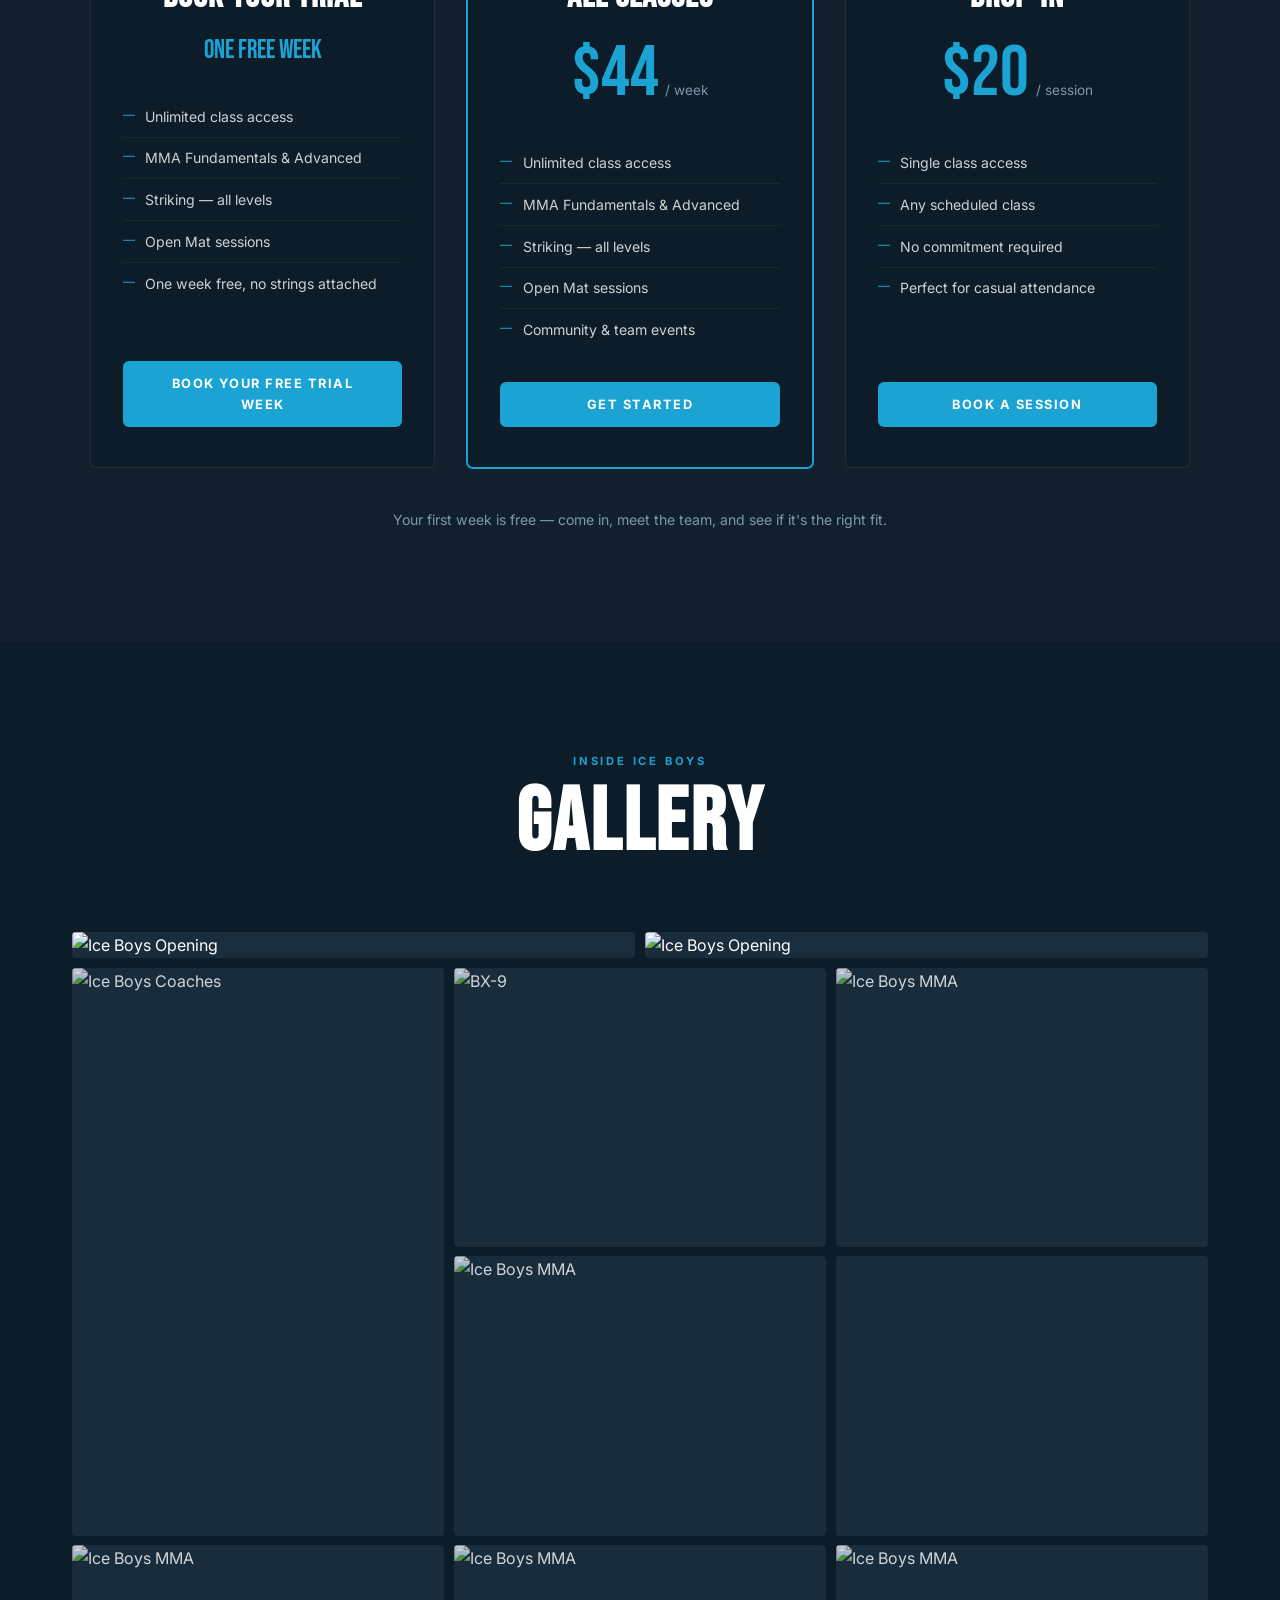
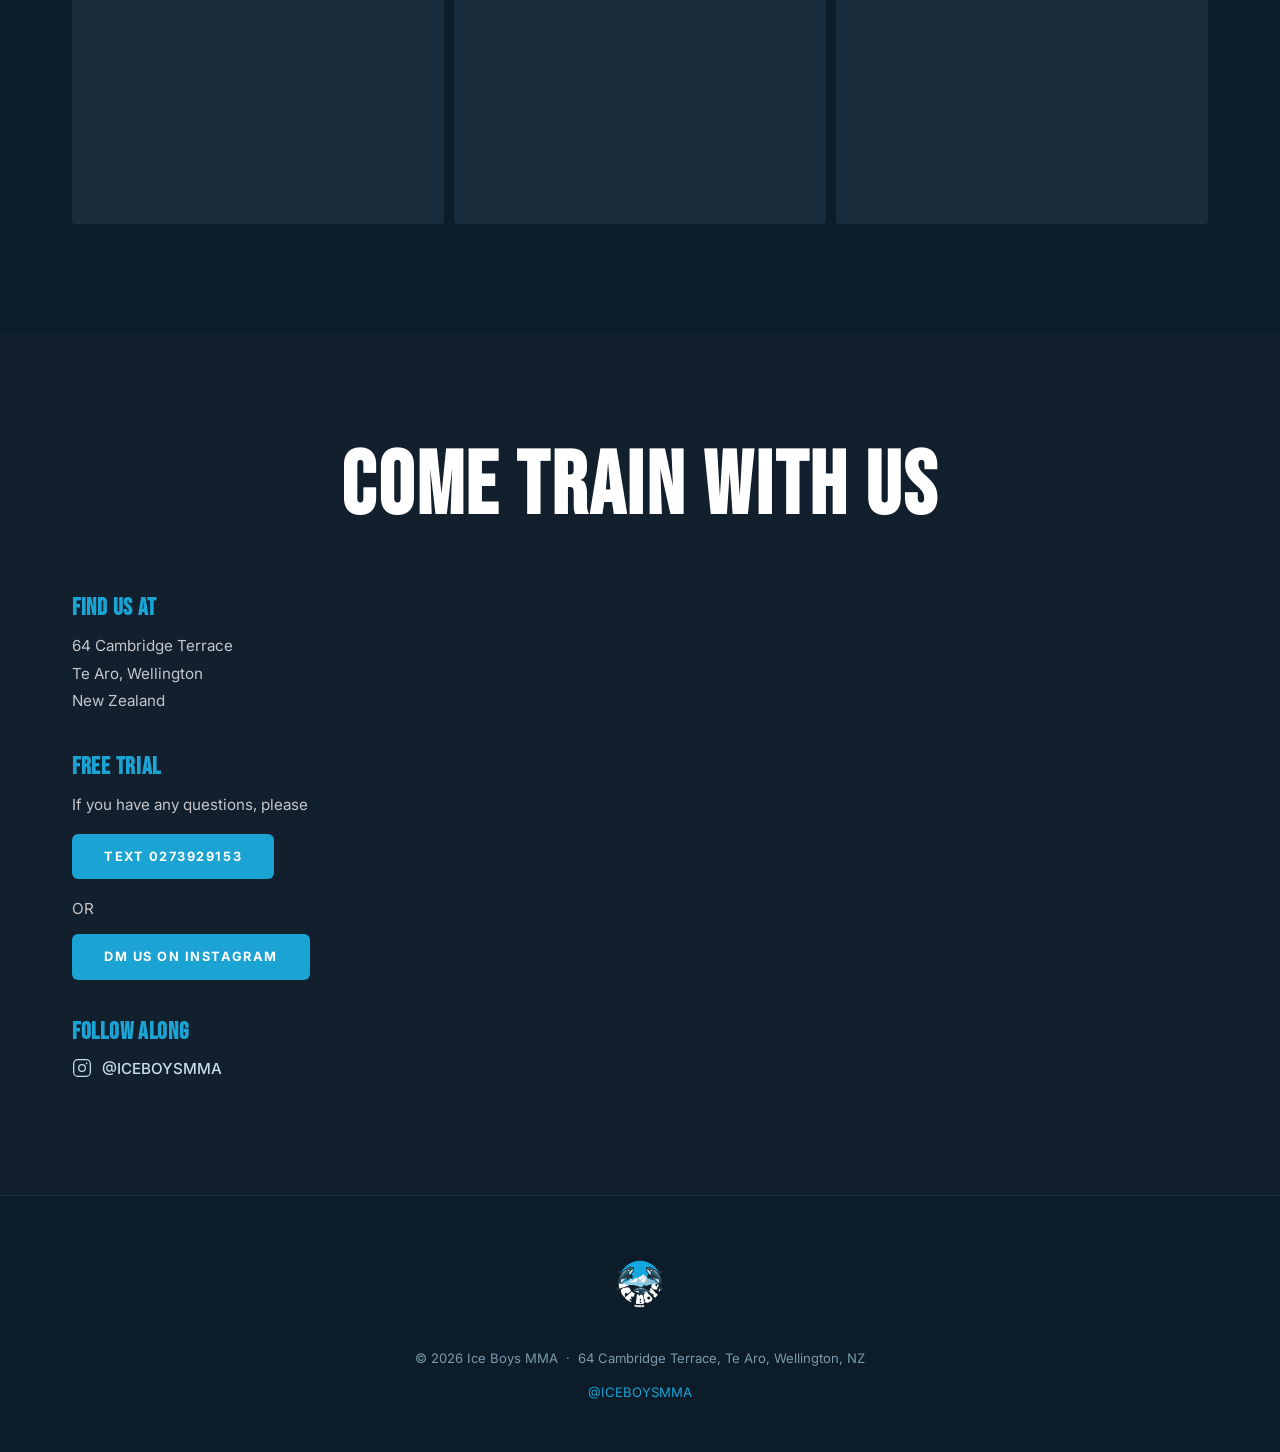
==== commit 73e5a0d1: "update site" ====
--- a/iceboysmma/index.html
+++ b/iceboysmma/index.html
@@ -40,14 +40,11 @@
     <div class="hero-content">
       <img src="assets/images/logo-orca.png" alt="Ice Boys MMA" class="hero-logo" />
       <p class="hero-tagline">Wellington's Premier<br>Mixed Martial Arts Gym</p>
-      <p class="hero-sub">MMA &nbsp;·&nbsp; Striking &nbsp;·&nbsp; Grappling &nbsp;·&nbsp; Te Aro, Wellington</p>
+      <p class="hero-sub">MMA &nbsp;·&nbsp; Striking &nbsp;·&nbsp; Grappling<br>64 Cambridge Terrace, Te Aro, Wellington</p>
       <div class="hero-actions">
         <a href="https://docs.google.com/forms/d/1C3N4bbsMAw2u_BkRmxgNNV1_tYQAuOLvpm3XINcPSk8/viewform" target="_blank" rel="noopener" class="btn btn-primary">Book Your Free Trial Week</a>
         <a href="#about" class="btn btn-ghost">Learn More</a>
       </div>
-    </div>
-    <div class="scroll-cue">
-      <div class="scroll-line"></div>
     </div>
   </section>
 
@@ -104,7 +101,7 @@
           </div>
           <div class="pillar">
             <div class="pillar-icon">
-              <svg viewBox="0 0 24 24" fill="none" stroke="currentColor" stroke-width="1.5"><path d="M22 12h-4l-3 9L9 3l-3 9H2"/></svg>
+              <svg viewBox="0 0 24 24" fill="none" stroke="currentColor" stroke-width="1.5"><polyline points="2 20 7 12 11 16 15 8 20 4"/><polyline points="17 4 20 4 20 7"/></svg>
             </div>
             <h3>Skill Acquisition</h3>
             <p>We believe every class should make you feel like you've improved. So we structure our training to match our belief.</p>
@@ -138,11 +135,7 @@
             <h3>Jacob Mataiti</h3>
             <span class="coach-role">Founder &amp; Head Coach</span>
             <p>
-              An amateur fighter turned coach, Jacob draws on his competitive experience to aid his
-              coaching — initially to help his friends pursue their own professional aspirations. Backed
-              by a representative background across multiple sports and 8 years of combat sport experience,
-              he brings a deep passion for the technical intricacies of martial arts. And for sharing
-              those skills.
+              An amateur fighter of 9 fights turned coach, Jacob draws on his competitive experience to aid his perspective coaching - initially to help his friends pursue their own professional aspirations. Backed by a representative background across multiple sports and 8 years of combat sport experience, he brings a deep passion for the technical intricacies of martial arts, and excelling human movement and performance in the field. As well as what honing those skills can do for your personal development. Jacob strives to create an environment where developing those skills is not a rarity but the expectation and the norm.
             </p>
           </div>
         </div>
@@ -155,9 +148,10 @@
             <h3>Feargus Gordon</h3>
             <span class="coach-role">Coach &amp; Competitor</span>
             <p>
-              A successful amateur fighter with aspirations to turn professional. Feargus brings a
-              competitor's mindset to every session — if you want to understand what it takes to step
-              into the ring, he's been in those moments and can show you exactly what's required.
+              A combat sports athlete with experience across a range of disciplines, including Muay Thai, kickboxing, boxing, MMA, freestyle wrestling and BJJ. He currently has a combined record of 12-2, with 7 of those wins coming by way of finish, and holds a purple belt in BJJ.
+            </p>
+            <p>
+              Feargus is passionate about all things related to martial arts, not just as a competitor but also as a coach. He works in the education sector and has a passion for helping others with their learning. He uses this experience to guide his coaching in a way that is clear, accessible and enjoyable.
             </p>
           </div>
         </div>
@@ -167,10 +161,10 @@
             <img src="assets/images/coach-sanjay.jpg" alt="Sanjay" onerror="this.parentElement.classList.add('no-photo')" />
           </div>
           <div class="coach-info">
-            <h3>Sanjay</h3>
+            <h3>Sanjay Patel</h3>
             <span class="coach-role">Coach</span>
             <p>
-              Starting training in 2019, Sanjay quickly fell in love with the challenge, discipline, and technical side of combat sports. As he continues to play multiple sports, he brings a rounded approach to coaching and training. Holding a Bachelor of Sport &amp; Exercise majoring in Coaching and Management, he enjoys seeing people develop both on and off the mats — whilst still being able to have a laugh.
+              Inspired to start training after watching Adesanya's win over Whittaker in 2019, Sanjay quickly fell in love with the challenge, discipline, and technical side of combat sports. As he continues to play multiple sports, he brings a rounded approach to coaching and training. Holding a Bachelor of Sport &amp; Exercise majoring in Coaching and Management, he enjoys seeing people develop both on and off the mats — whilst still being able to have a laugh.
             </p>
           </div>
         </div>
@@ -277,8 +271,23 @@
       </div>
       <div class="membership-grid reveal">
 
+        <div class="membership-card">
+          <h3>Book Your Trial</h3>
+          <div class="price-row">
+            <span class="price" style="font-size:1.6rem;">One Free Week</span>
+          </div>
+          <ul class="features">
+            <li>Unlimited class access</li>
+            <li>MMA Fundamentals &amp; Advanced</li>
+            <li>Striking — all levels</li>
+            <li>Open Mat sessions</li>
+            <li>One week free, no strings attached</li>
+          </ul>
+          <a href="https://docs.google.com/forms/d/1C3N4bbsMAw2u_BkRmxgNNV1_tYQAuOLvpm3XINcPSk8/viewform" target="_blank" rel="noopener" class="btn btn-primary">Book Your Free Trial Week</a>
+        </div>
+
         <div class="membership-card featured">
-          <div class="badge">Most Popular</div>
+          <div class="badge">Our Weekly Membership</div>
           <h3>All Classes</h3>
           <div class="price-row">
             <span class="price">$44</span>
@@ -291,7 +300,7 @@
             <li>Open Mat sessions</li>
             <li>Community &amp; team events</li>
           </ul>
-          <a href="#contact" class="btn btn-primary">Get Started</a>
+          <a href="https://buy.stripe.com/cNi14n73q5Mo2iR5CF7EQ00" target="_blank" rel="noopener" class="btn btn-primary">Get Started</a>
         </div>
 
         <div class="membership-card">
@@ -306,11 +315,11 @@
             <li>No commitment required</li>
             <li>Perfect for casual attendance</li>
           </ul>
-          <a href="#contact" class="btn btn-outline">Book a Session</a>
-        </div>
-
-      </div>
-      <p class="membership-note reveal">Your first session is free — come in, meet the team, and see if it's the right fit.</p>
+          <a href="sms:0273929153" class="btn btn-primary">Book a Session</a>
+        </div>
+
+      </div>
+      <p class="membership-note reveal">Your first week is free — come in, meet the team, and see if it's the right fit.</p>
     </div>
   </section>
 
@@ -321,24 +330,40 @@
         <span class="label">Inside Ice Boys</span>
         <h2>Gallery</h2>
       </div>
+      <div class="gallery-opening reveal">
+        <div class="gallery-opening-item">
+          <img src="assets/images/gallery-opening-1.jpg" alt="Ice Boys Opening" loading="lazy" />
+        </div>
+        <div class="gallery-opening-item">
+          <img src="assets/images/gallery-opening-2.jpg" alt="Ice Boys Opening" loading="lazy" />
+        </div>
+      </div>
+
       <div class="gallery-grid reveal">
         <div class="gallery-item g-tall">
-          <img src="assets/images/gallery-1.jpg" alt="Fight night" loading="lazy" />
-        </div>
-        <div class="gallery-item">
-          <img src="assets/images/gallery-2.jpg" alt="The team" loading="lazy" />
-        </div>
-        <div class="gallery-item">
-          <img src="assets/images/gallery-3.jpg" alt="Training" loading="lazy" />
-        </div>
-        <div class="gallery-item g-wide">
-          <img src="assets/images/gallery-4.jpg" alt="The gym" loading="lazy" />
-        </div>
-        <div class="gallery-item">
-          <img src="assets/images/gallery-5.jpg" alt="Championship belt" loading="lazy" />
-        </div>
-        <div class="gallery-item">
-          <img src="assets/images/gallery-instagram.png" alt="Ice Boys MMA" loading="lazy" />
+          <img src="assets/images/gallery-coaches.jpg" alt="Ice Boys Coaches" loading="lazy" />
+        </div>
+        <!-- Fight & training shots -->
+        <div class="gallery-item">
+          <img src="assets/images/gallery-bx9.jpg" alt="BX-9" loading="lazy" />
+        </div>
+        <div class="gallery-item">
+          <img src="assets/images/gallery-img1.jpg" alt="Ice Boys MMA" loading="lazy" />
+        </div>
+        <div class="gallery-item">
+          <img src="assets/images/gallery-img2.jpg" alt="Ice Boys MMA" loading="lazy" />
+        </div>
+        <div class="gallery-item">
+          <img src="assets/images/gallery-img7.jpg" alt="Ice Boys MMA" loading="lazy" style="object-position: center center; transform: scale(1.4);" />
+        </div>
+        <div class="gallery-item">
+          <img src="assets/images/gallery-img4.jpg" alt="Ice Boys MMA" loading="lazy" />
+        </div>
+        <div class="gallery-item">
+          <img src="assets/images/gallery-img5.jpg" alt="Ice Boys MMA" loading="lazy" />
+        </div>
+        <div class="gallery-item">
+          <img src="assets/images/gallery-img6.jpg" alt="Ice Boys MMA" loading="lazy" style="object-position: center top;" />
         </div>
       </div>
     </div>
@@ -405,5 +430,14 @@
   </footer>
 
   <script src="script.js"></script>
+<!-- ── LIGHTBOX ── -->
+<div class="lightbox" id="lightbox">
+  <span class="lightbox-close" id="lightboxClose">&times;</span>
+  <span class="lightbox-prev" id="lightboxPrev">&#8249;</span>
+  <img class="lightbox-img" id="lightboxImg" src="" alt="" />
+  <span class="lightbox-next" id="lightboxNext">&#8250;</span>
+  <span class="lightbox-counter" id="lightboxCounter"></span>
+</div>
+
 </body>
 </html>
--- a/iceboysmma/style.css
+++ b/iceboysmma/style.css
@@ -154,6 +154,8 @@
   color: var(--white) !important;
   padding: 0.5rem 1.25rem;
   border-radius: var(--radius);
+  white-space: nowrap;
+  flex-shrink: 0;
 }
 .nav-cta:hover {
   background: #22B8EC;
@@ -223,7 +225,7 @@
   width: 300px;
   height: auto;
   margin: 0 auto 1.75rem;
-  filter: brightness(1) drop-shadow(0 0 18px rgba(255,255,255,0.71)) drop-shadow(0 0 45px rgba(180,225,255,0.56)) drop-shadow(0 0 90px rgba(100,190,255,0.38));
+  filter: brightness(1) drop-shadow(0 0 18px rgba(255,255,255,0.60)) drop-shadow(0 0 45px rgba(180,225,255,0.48)) drop-shadow(0 0 90px rgba(100,190,255,0.32));
   animation: fadeDown 1s ease both;
 }
 
@@ -506,9 +508,9 @@
 /* ── MEMBERSHIP ── */
 .membership-grid {
   display: grid;
-  grid-template-columns: repeat(2, 1fr);
+  grid-template-columns: repeat(3, 1fr);
   gap: 2rem;
-  max-width: 760px;
+  max-width: 1100px;
   margin: 0 auto 2.5rem;
 }
 
@@ -520,6 +522,11 @@
   text-align: center;
   position: relative;
   transition: transform 0.3s, box-shadow 0.3s;
+  display: flex;
+  flex-direction: column;
+}
+.membership-card .btn {
+  margin-top: auto;
 }
 .membership-card:hover {
   transform: translateY(-4px);
@@ -600,18 +607,34 @@
 }
 
 /* ── GALLERY ── */
+.gallery-opening {
+  display: grid;
+  grid-template-columns: 1fr 1fr;
+  gap: 0.6rem;
+  margin-bottom: 0.6rem;
+}
+.gallery-opening-item {
+  overflow: hidden;
+  border-radius: 4px;
+  background: var(--navy-light);
+}
+.gallery-opening-item img {
+  width: 100%;
+  height: auto;
+  display: block;
+}
+
 .gallery-grid {
   display: grid;
   grid-template-columns: repeat(3, 1fr);
-  grid-auto-rows: 240px;
   gap: 0.6rem;
 }
-
 .gallery-item {
   overflow: hidden;
   border-radius: 4px;
   background: var(--navy-light);
   position: relative;
+  aspect-ratio: 4 / 3;
 }
 .gallery-item::after {
   content: '';
@@ -632,8 +655,70 @@
   transform: scale(1.06);
 }
 
-.g-tall { grid-row: span 2; }
-.g-wide { grid-column: span 2; }
+.g-tall { grid-row: span 2; aspect-ratio: unset; }
+.g-wide { grid-column: span 2; aspect-ratio: unset; }
+.g-contain img { object-fit: contain; background: #000; }
+
+/* ── LIGHTBOX ── */
+.lightbox {
+  display: none;
+  position: fixed;
+  inset: 0;
+  z-index: 9999;
+  background: rgba(0,0,0,0.92);
+  align-items: center;
+  justify-content: center;
+}
+.lightbox.active { display: flex; }
+
+.lightbox-img {
+  max-width: 90vw;
+  max-height: 90vh;
+  object-fit: contain;
+  border-radius: 4px;
+  user-select: none;
+}
+
+.lightbox-close {
+  position: absolute;
+  top: 1.2rem;
+  right: 1.5rem;
+  font-size: 2rem;
+  color: #fff;
+  cursor: pointer;
+  line-height: 1;
+  opacity: 0.7;
+  transition: opacity 0.2s;
+}
+.lightbox-close:hover { opacity: 1; }
+
+.lightbox-prev,
+.lightbox-next {
+  position: absolute;
+  top: 50%;
+  transform: translateY(-50%);
+  font-size: 2.5rem;
+  color: #fff;
+  cursor: pointer;
+  opacity: 0.6;
+  transition: opacity 0.2s;
+  padding: 0 1.2rem;
+  user-select: none;
+}
+.lightbox-prev:hover,
+.lightbox-next:hover { opacity: 1; }
+.lightbox-prev { left: 0; }
+.lightbox-next { right: 0; }
+
+.lightbox-counter {
+  position: absolute;
+  bottom: 1.2rem;
+  left: 50%;
+  transform: translateX(-50%);
+  color: rgba(255,255,255,0.5);
+  font-size: 0.85rem;
+  letter-spacing: 0.08em;
+}
 
 /* ── CONTACT ── */
 .contact-grid {
@@ -802,7 +887,7 @@
     grid-template-columns: repeat(2, 1fr);
     grid-auto-rows: 180px;
   }
-  .g-tall { grid-row: span 1; }
+  .g-tall { grid-row: span 1; aspect-ratio: 4/5; }
   .g-wide { grid-column: span 2; }
 
   .schedule-grid {
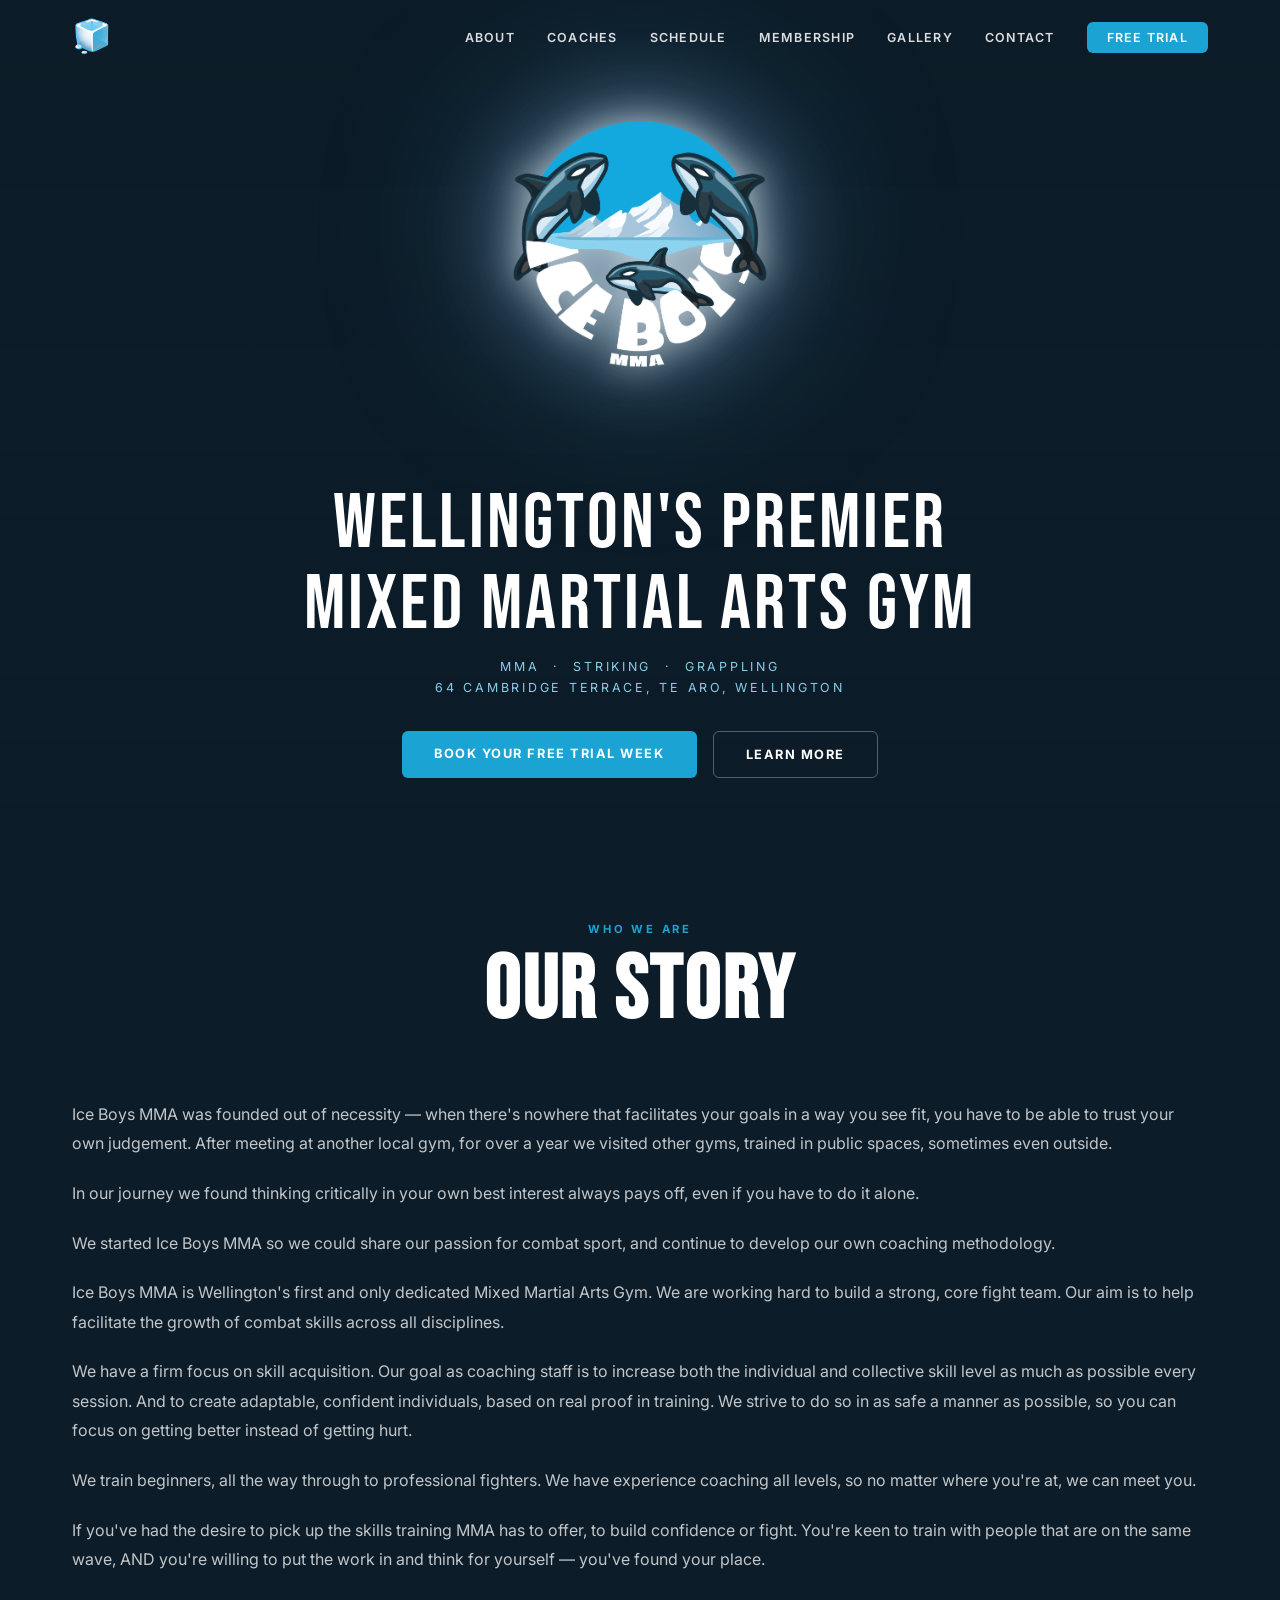
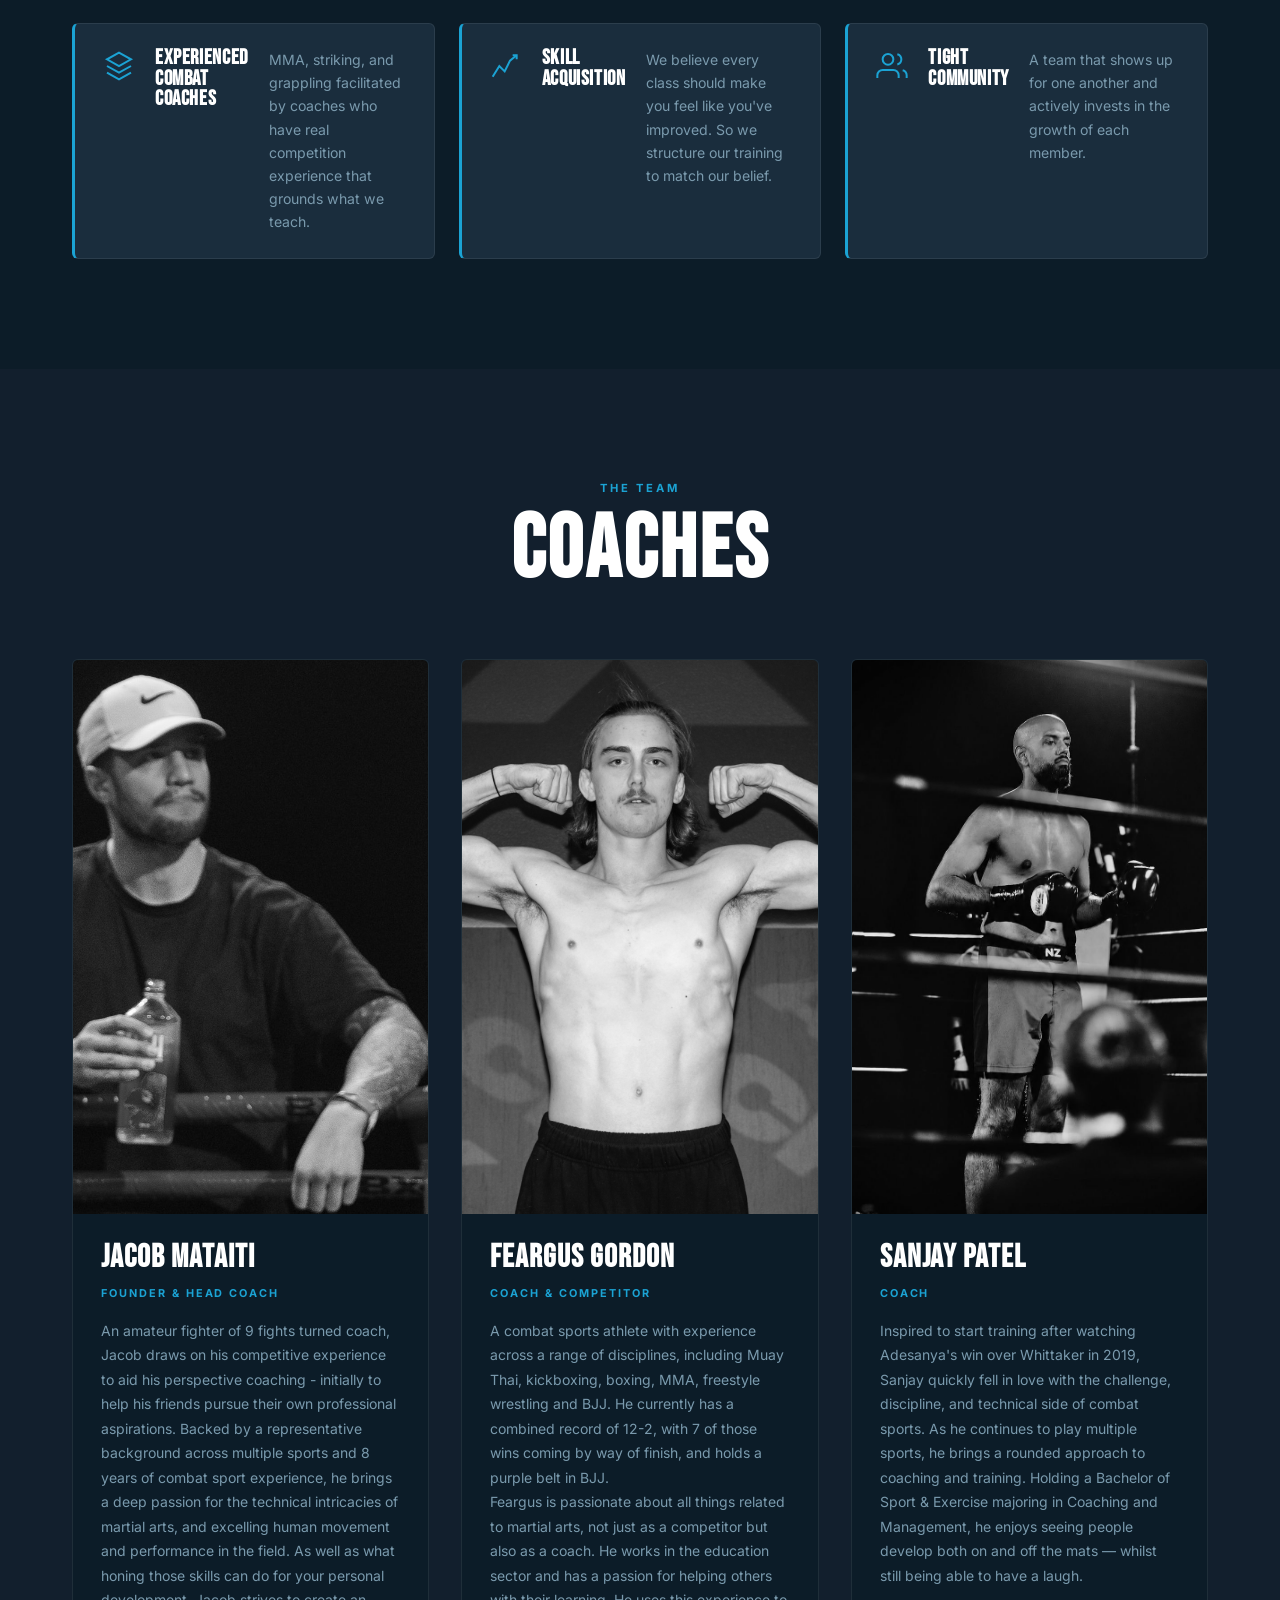
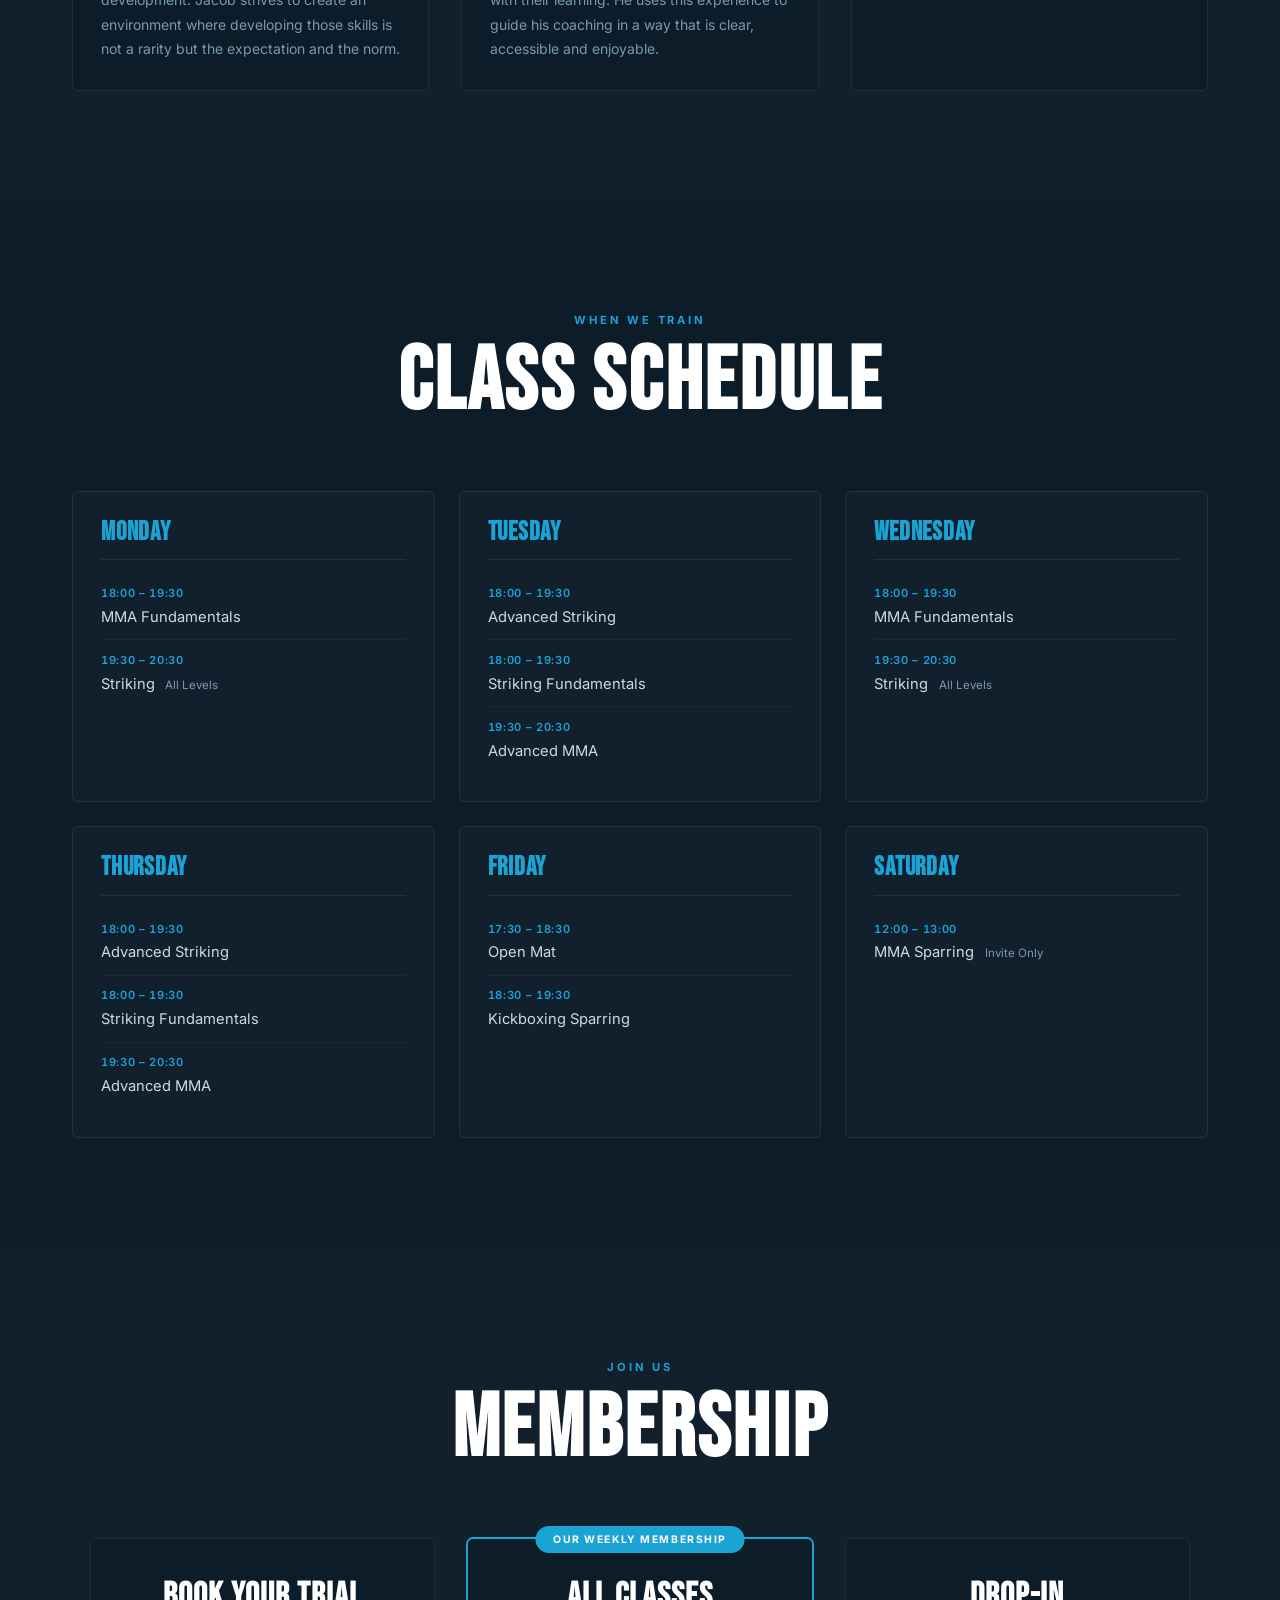
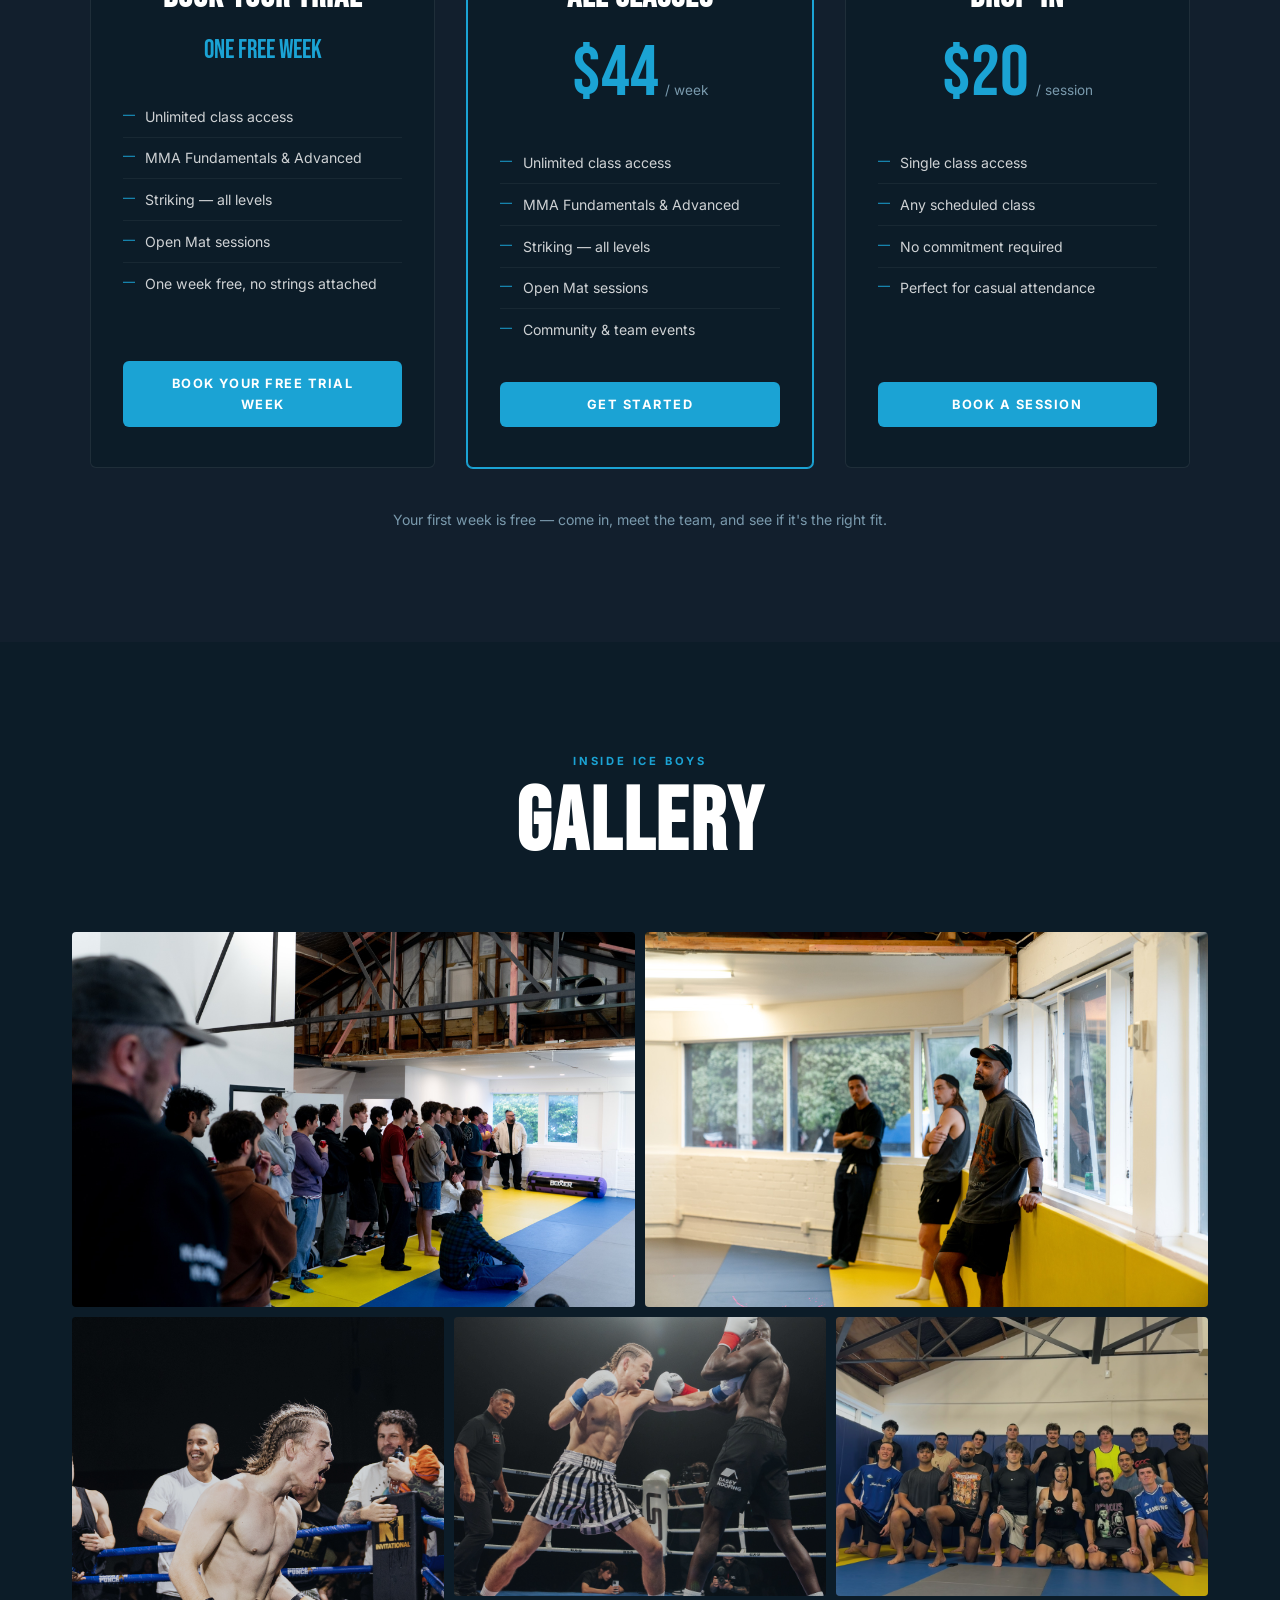
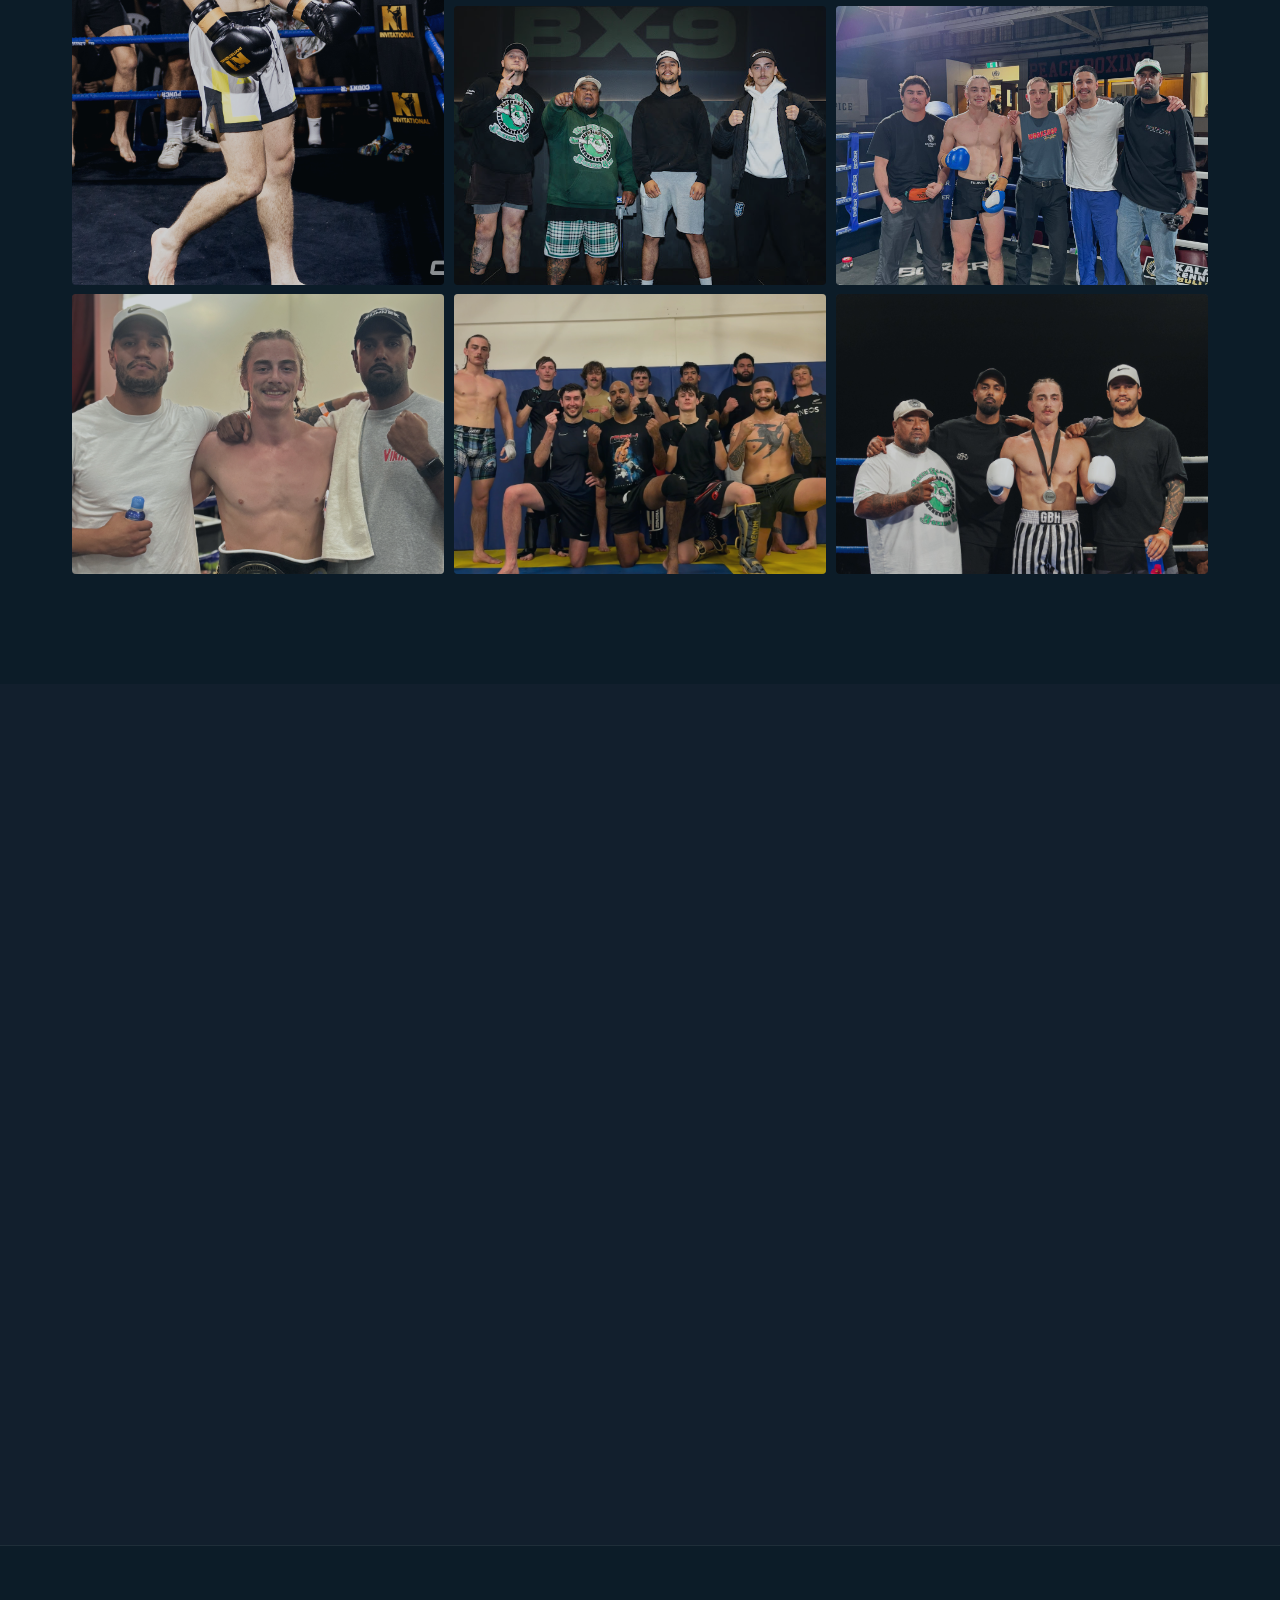
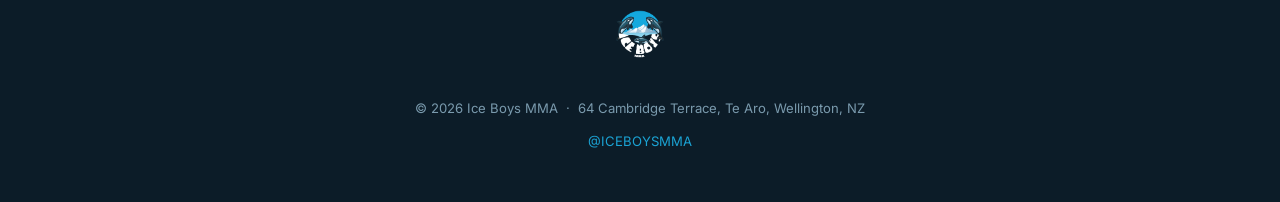
==== commit 96dabfde: "Add ice cube favicon" ====
--- a/iceboysmma/index.html
+++ b/iceboysmma/index.html
@@ -4,6 +4,7 @@
   <meta charset="UTF-8" />
   <meta name="viewport" content="width=device-width, initial-scale=1.0" />
   <title>Ice Boys MMA | Wellington, New Zealand</title>
+  <link rel="icon" href="data:image/svg+xml,<svg xmlns='http://www.w3.org/2000/svg'><text y='32' font-size='32'>🧊</text></svg>" />
   <meta name="description" content="Wellington's premier combat sports gym. MMA, striking, and grappling in Te Aro. Train with coaches who compete." />
   <link rel="preconnect" href="https://fonts.googleapis.com" />
   <link rel="preconnect" href="https://fonts.gstatic.com" crossorigin />
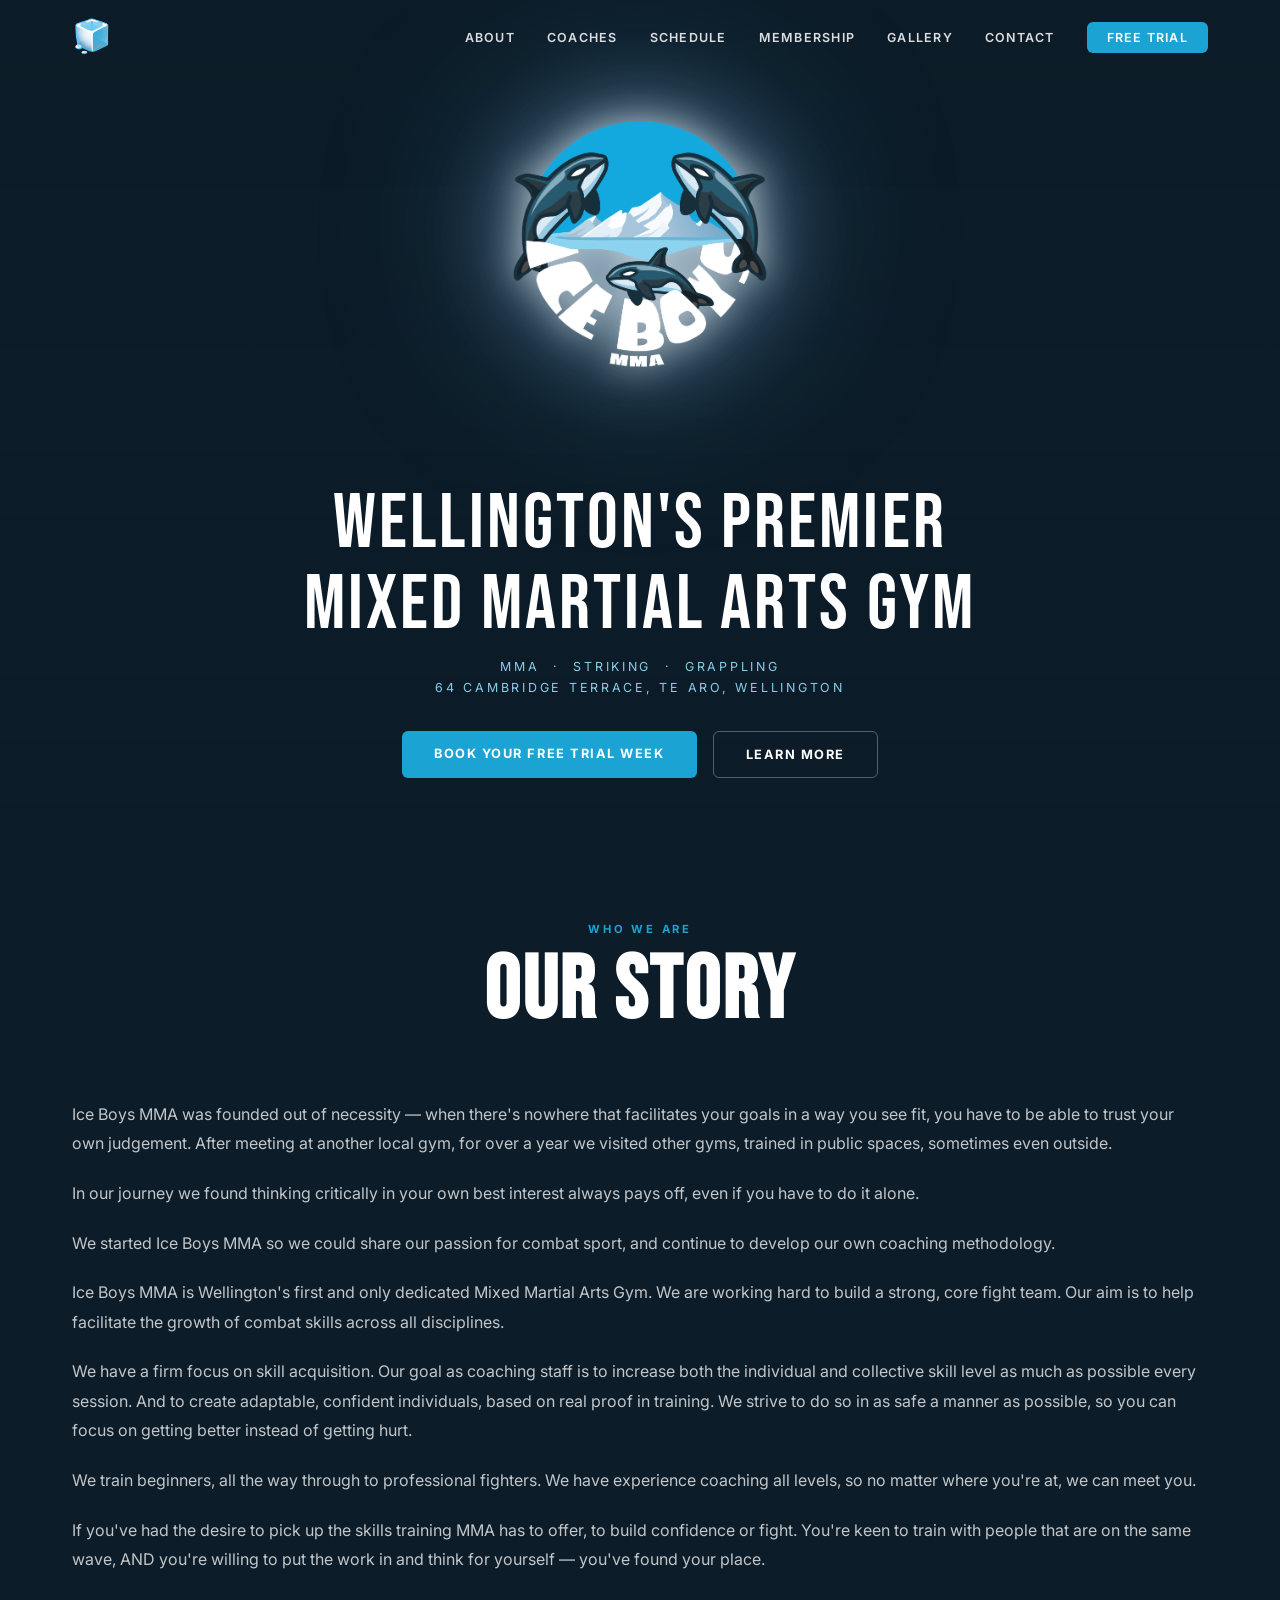
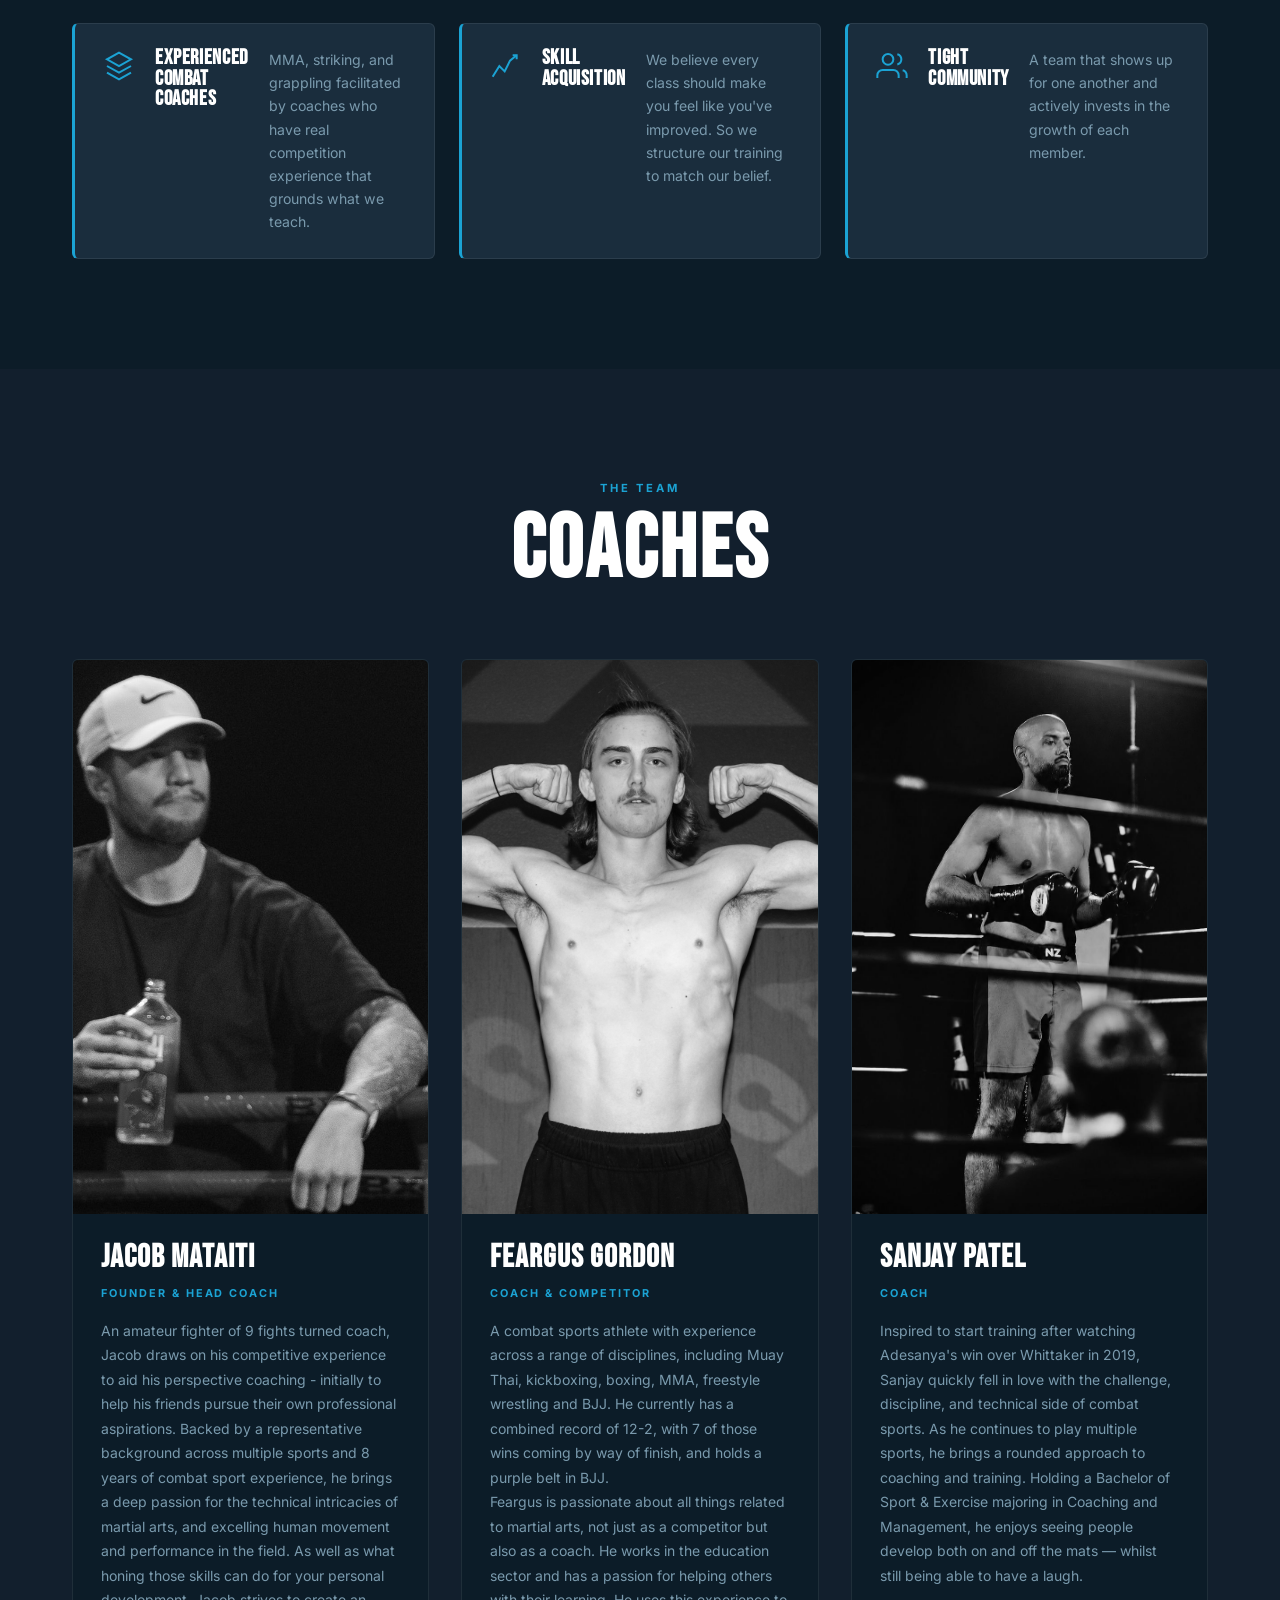
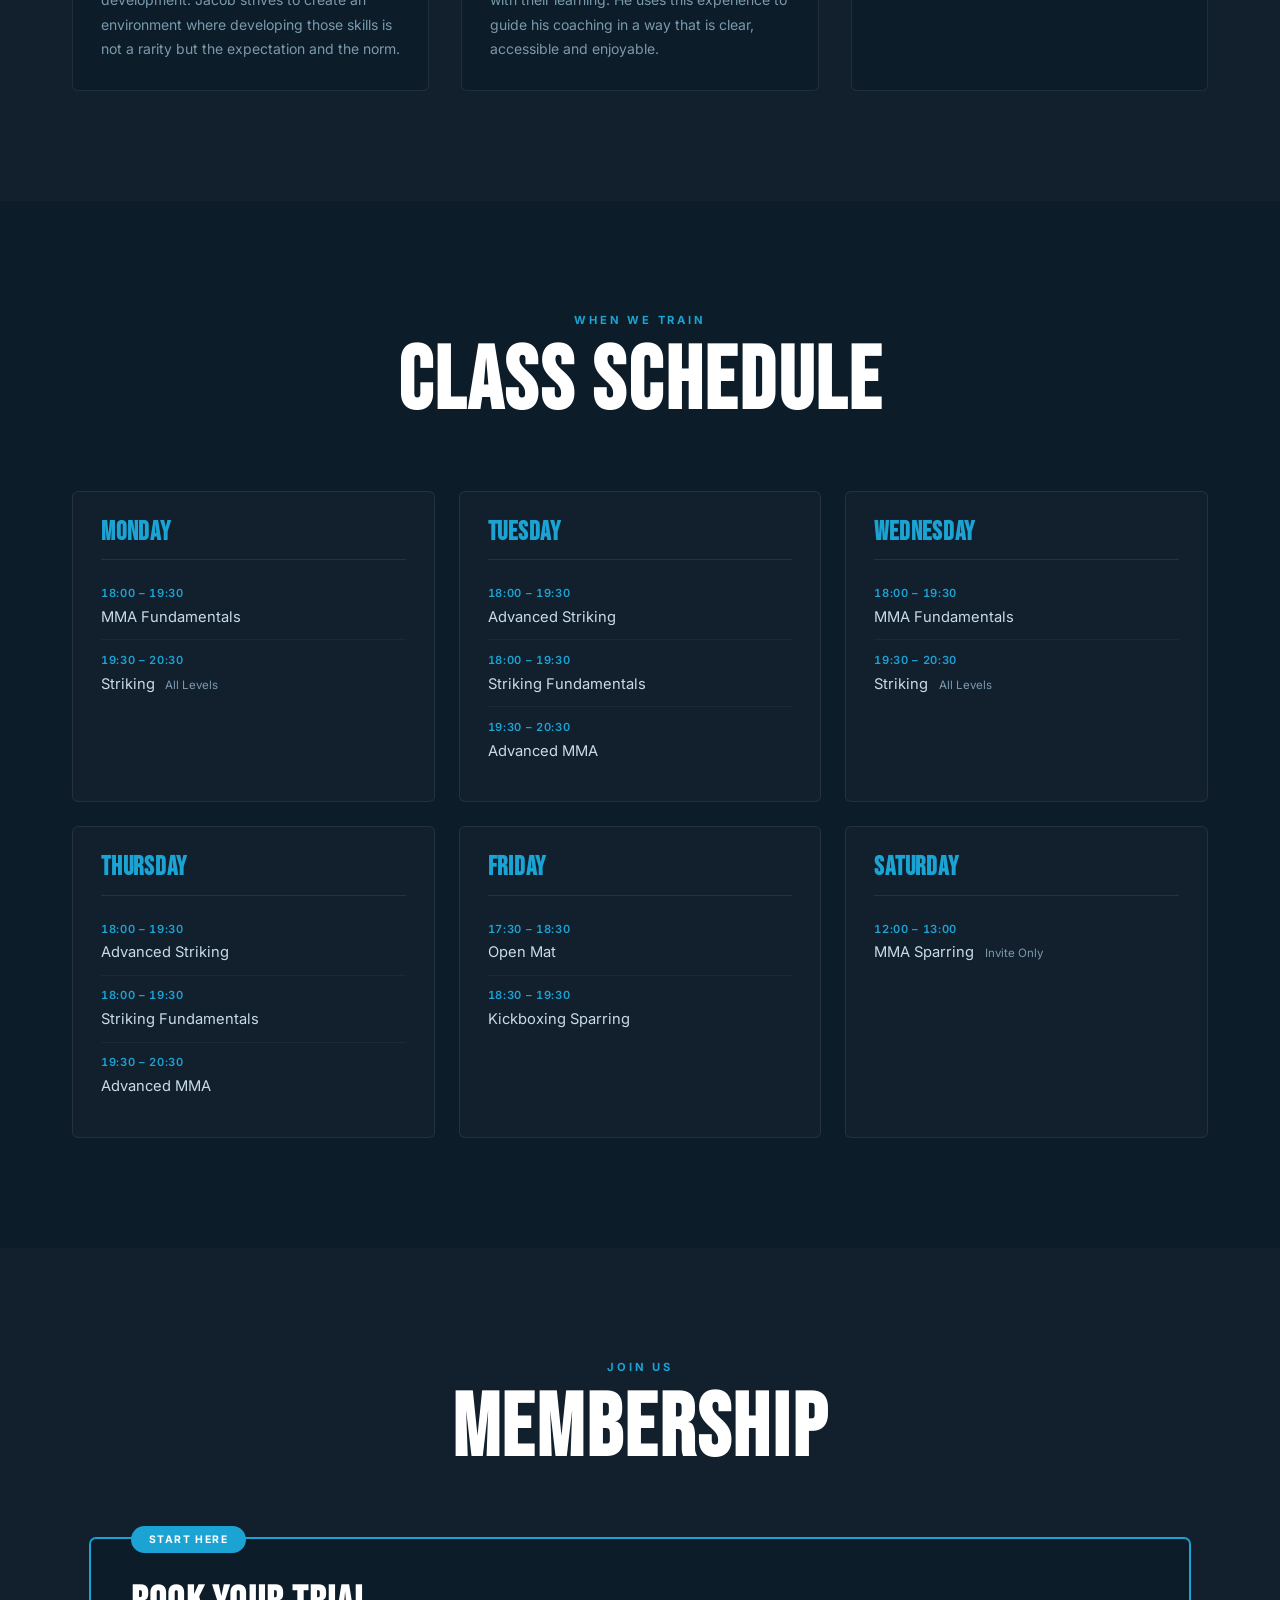
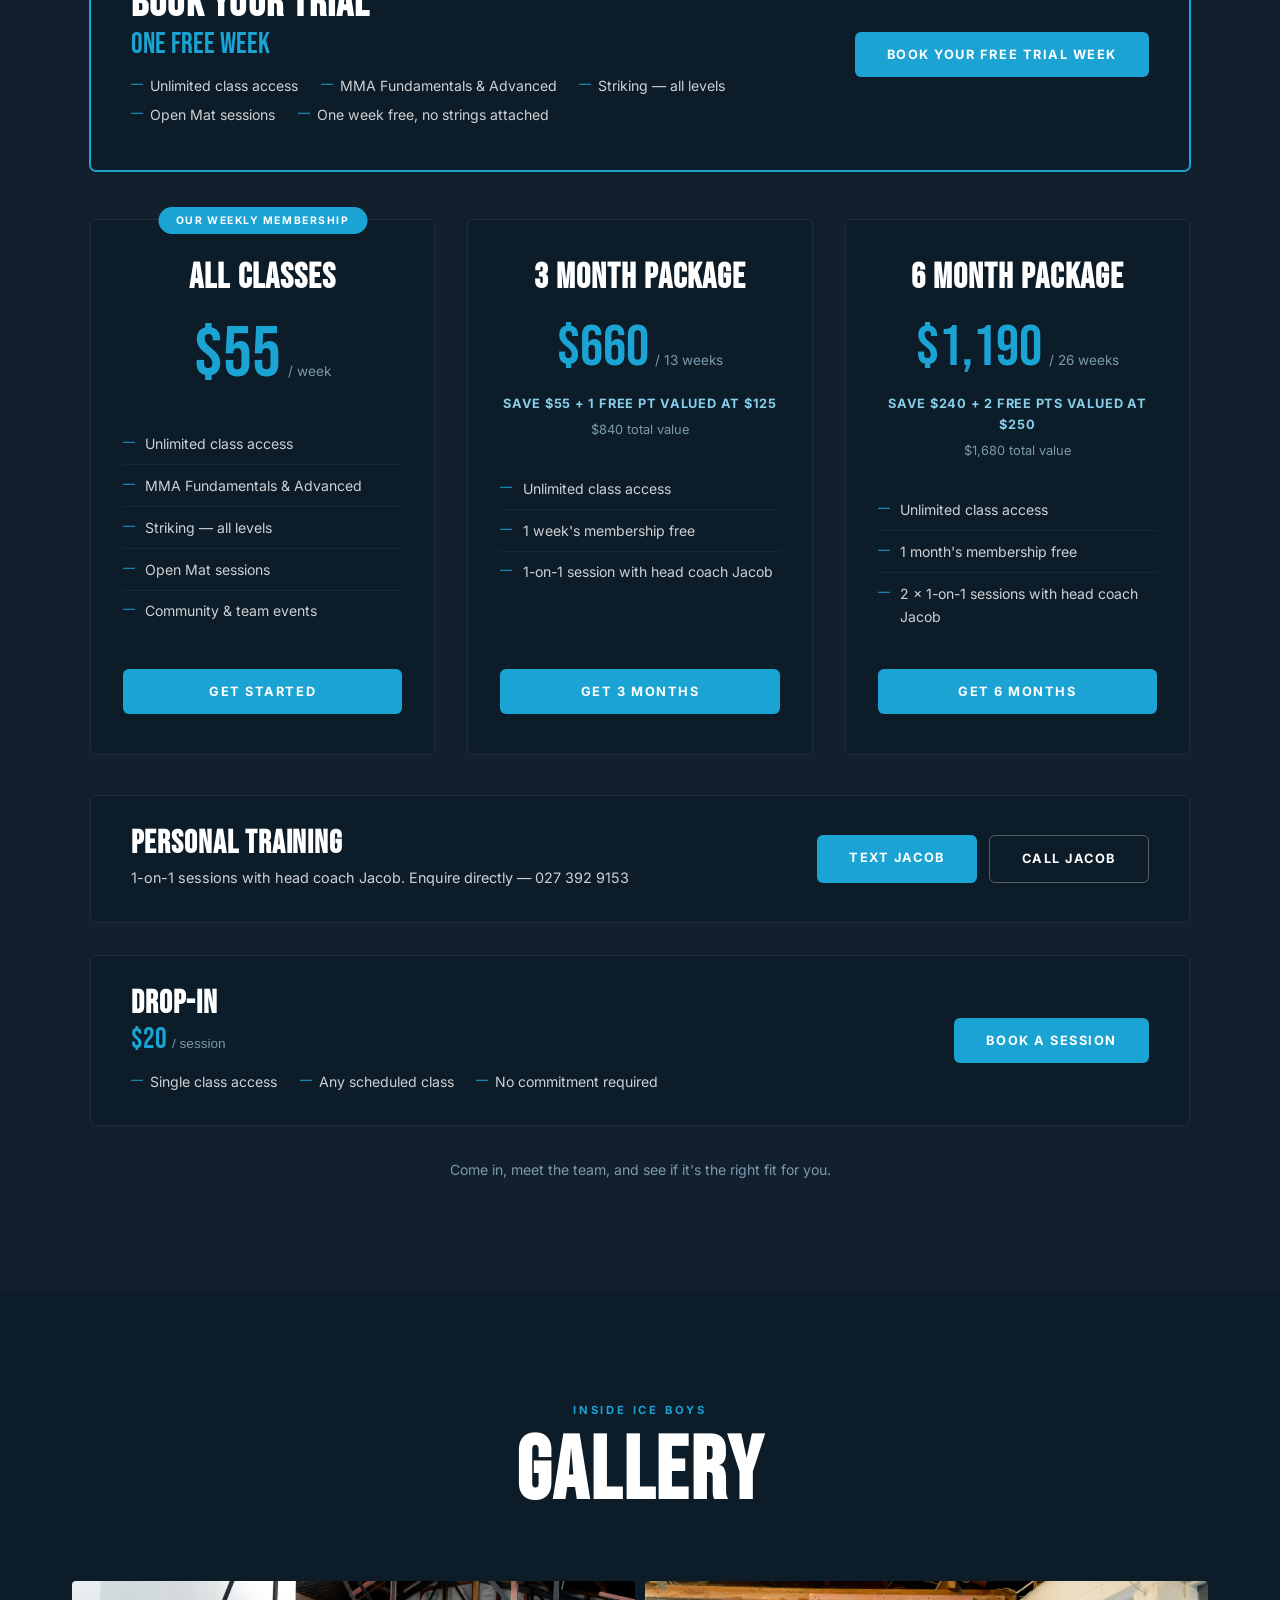
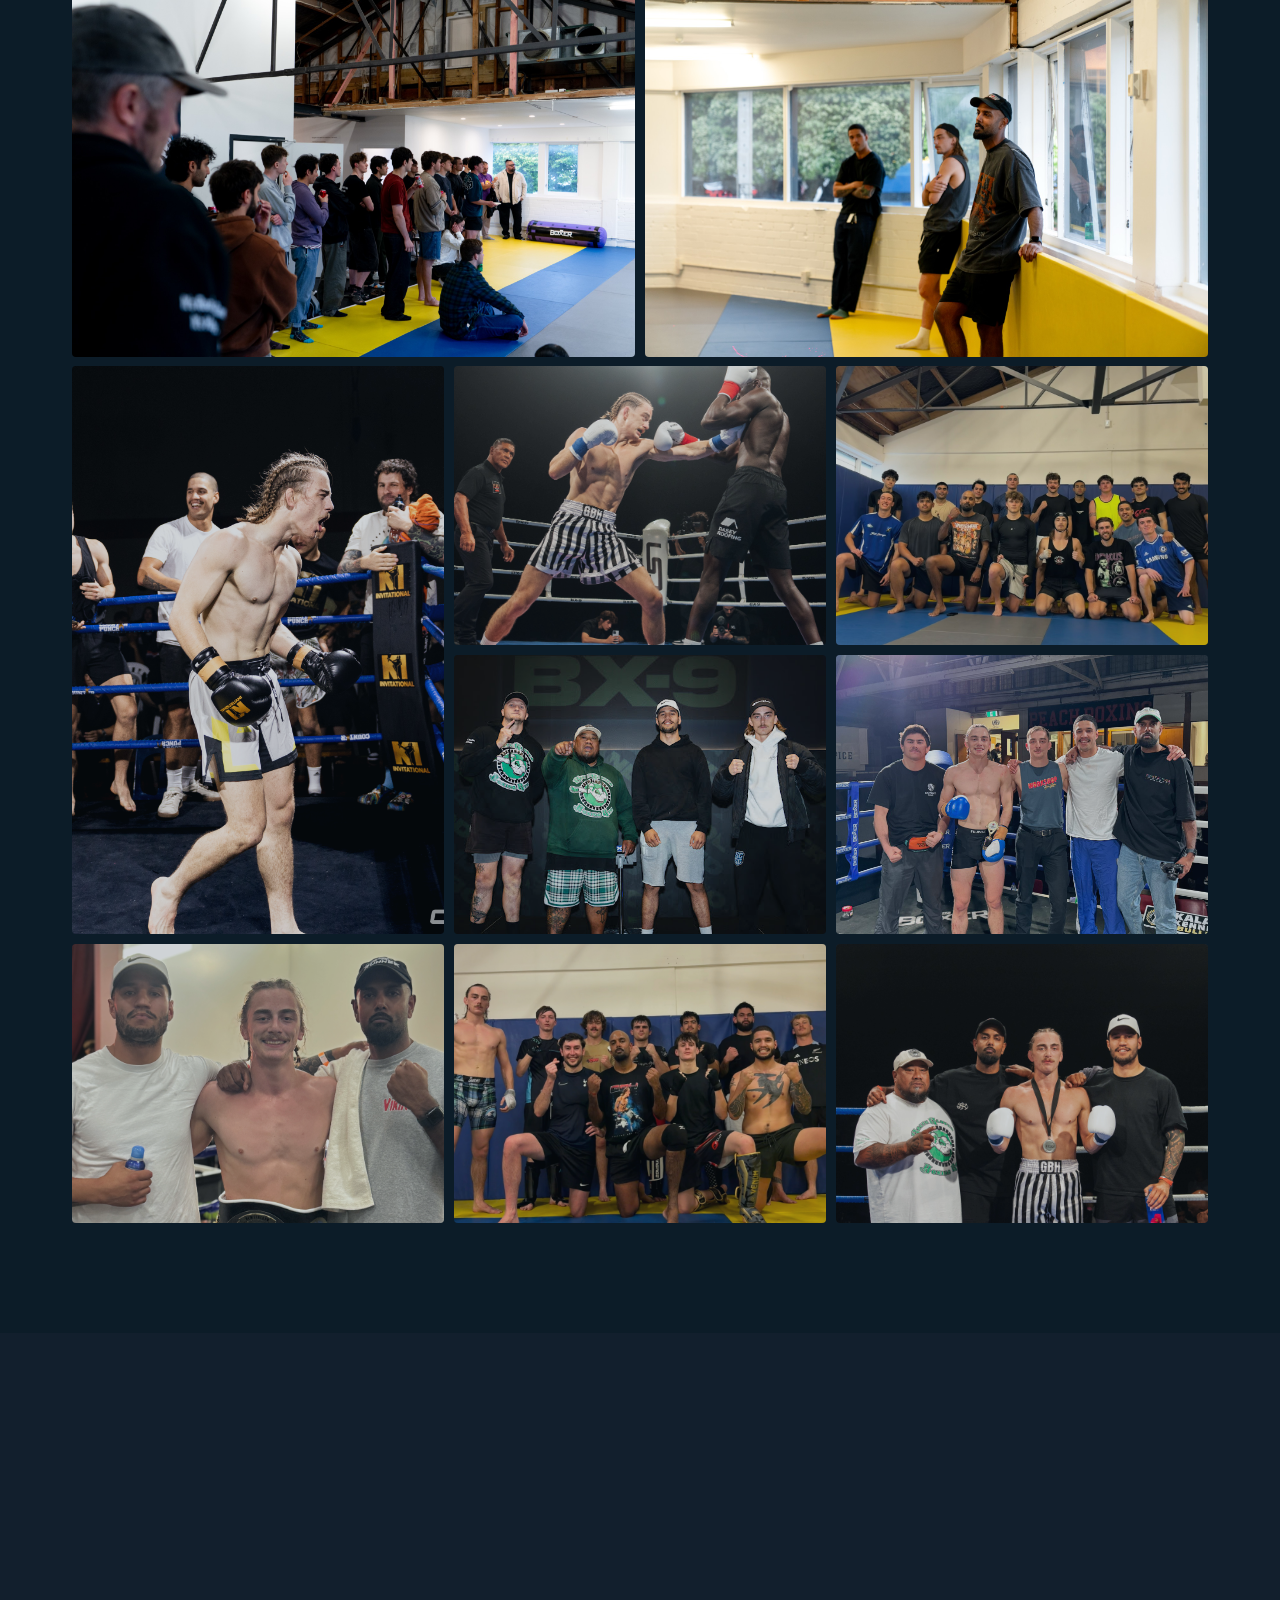
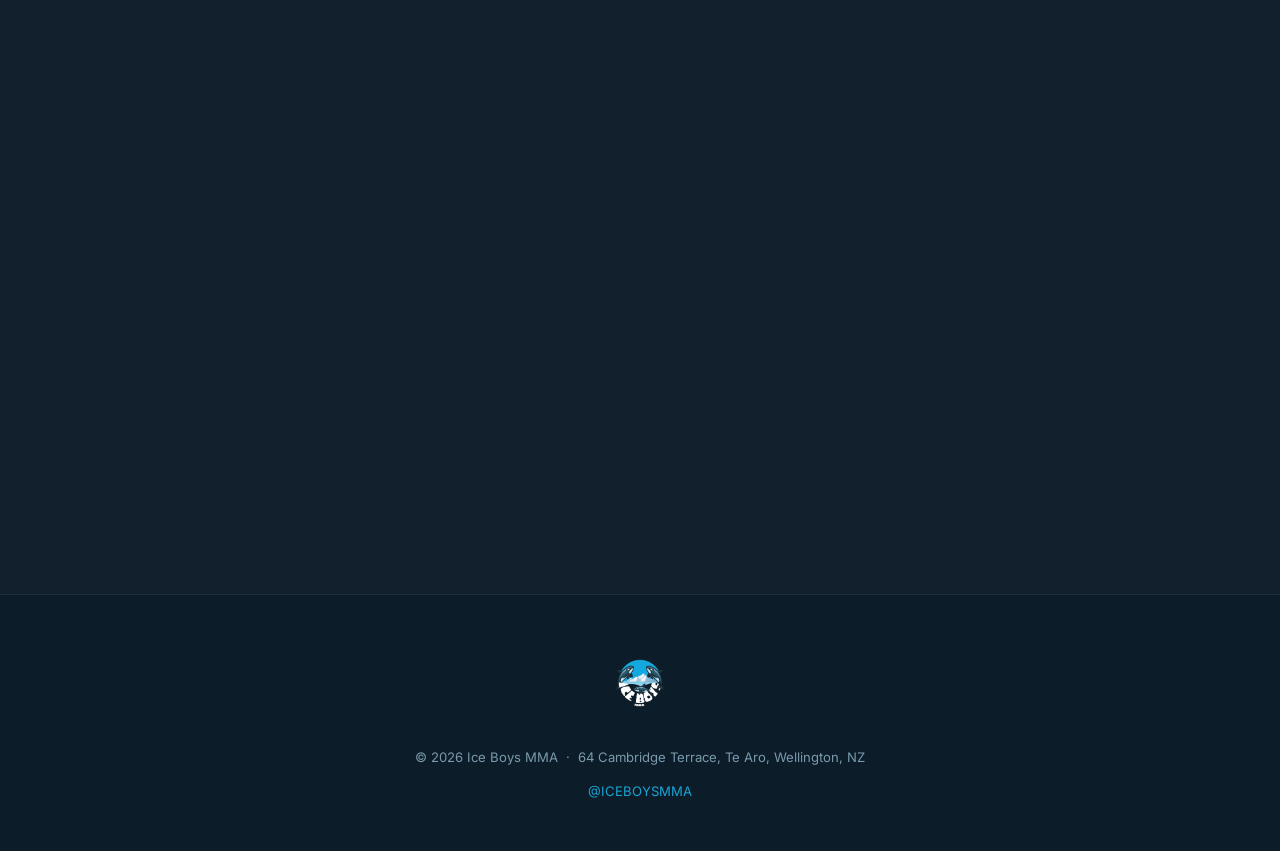
==== commit ae14fa89: "New pricing section: trial bar, $55 weekly, 3/6-month packages, PT and drop-in Co-Authored-By: Claud" ====
--- a/iceboysmma/index.html
+++ b/iceboysmma/index.html
@@ -270,28 +270,30 @@
         <span class="label">Join Us</span>
         <h2>Membership</h2>
       </div>
-      <div class="membership-grid reveal">
-
-        <div class="membership-card">
+      <!-- Free trial bar -->
+      <div class="membership-bar featured reveal">
+        <div class="badge">Start Here</div>
+        <div class="bar-info">
           <h3>Book Your Trial</h3>
-          <div class="price-row">
-            <span class="price" style="font-size:1.6rem;">One Free Week</span>
-          </div>
-          <ul class="features">
+          <span class="bar-price">One Free Week</span>
+          <ul class="bar-features">
             <li>Unlimited class access</li>
             <li>MMA Fundamentals &amp; Advanced</li>
             <li>Striking — all levels</li>
             <li>Open Mat sessions</li>
             <li>One week free, no strings attached</li>
           </ul>
-          <a href="https://docs.google.com/forms/d/1C3N4bbsMAw2u_BkRmxgNNV1_tYQAuOLvpm3XINcPSk8/viewform" target="_blank" rel="noopener" class="btn btn-primary">Book Your Free Trial Week</a>
-        </div>
-
-        <div class="membership-card featured">
+        </div>
+        <a href="https://docs.google.com/forms/d/1C3N4bbsMAw2u_BkRmxgNNV1_tYQAuOLvpm3XINcPSk8/viewform" target="_blank" rel="noopener" class="btn btn-primary">Book Your Free Trial Week</a>
+      </div>
+
+      <div class="membership-grid reveal">
+
+        <div class="membership-card">
           <div class="badge">Our Weekly Membership</div>
           <h3>All Classes</h3>
           <div class="price-row">
-            <span class="price">$44</span>
+            <span class="price">$55</span>
             <span class="period">/ week</span>
           </div>
           <ul class="features">
@@ -301,26 +303,74 @@
             <li>Open Mat sessions</li>
             <li>Community &amp; team events</li>
           </ul>
-          <a href="https://buy.stripe.com/cNi14n73q5Mo2iR5CF7EQ00" target="_blank" rel="noopener" class="btn btn-primary">Get Started</a>
+          <a href="https://buy.stripe.com/5kQ3cvfzWcaMbTr6GJ7EQ01" target="_blank" rel="noopener" class="btn btn-primary">Get Started</a>
         </div>
 
         <div class="membership-card">
+          <h3>3 Month Package</h3>
+          <div class="price-row long">
+            <span class="price">$660</span>
+            <span class="period">/ 13 weeks</span>
+          </div>
+          <div class="save-row">
+            <span class="save">Save $55 + 1 free PT valued at $125</span>
+            <span class="value">$840 total value</span>
+          </div>
+          <ul class="features">
+            <li>Unlimited class access</li>
+            <li>1 week's membership free</li>
+            <li>1-on-1 session with head coach Jacob</li>
+          </ul>
+          <a href="https://buy.stripe.com/dRm5kD0F25Mo3mVaWZ7EQ02" target="_blank" rel="noopener" class="btn btn-primary">Get 3 Months</a>
+        </div>
+
+        <div class="membership-card">
+          <h3>6 Month Package</h3>
+          <div class="price-row long">
+            <span class="price">$1,190</span>
+            <span class="period">/ 26 weeks</span>
+          </div>
+          <div class="save-row">
+            <span class="save">Save $240 + 2 free PTs valued at $250</span>
+            <span class="value">$1,680 total value</span>
+          </div>
+          <ul class="features">
+            <li>Unlimited class access</li>
+            <li>1 month's membership free</li>
+            <li>2 × 1-on-1 sessions with head coach Jacob</li>
+          </ul>
+          <a href="https://buy.stripe.com/8x228r2Nab6Ie1z4yB7EQ03" target="_blank" rel="noopener" class="btn btn-primary">Get 6 Months</a>
+        </div>
+
+      </div>
+
+      <!-- Personal training bar -->
+      <div class="membership-bar reveal">
+        <div class="bar-info">
+          <h3>Personal Training</h3>
+          <p class="bar-text">1-on-1 sessions with head coach Jacob. Enquire directly — 027 392 9153</p>
+        </div>
+        <div class="bar-actions">
+          <a href="sms:0273929153" class="btn btn-primary">Text Jacob</a>
+          <a href="tel:0273929153" class="btn btn-ghost">Call Jacob</a>
+        </div>
+      </div>
+
+      <!-- Drop-in bar -->
+      <div class="membership-bar reveal">
+        <div class="bar-info">
           <h3>Drop-In</h3>
-          <div class="price-row">
-            <span class="price">$20</span>
-            <span class="period">/ session</span>
-          </div>
-          <ul class="features">
+          <span class="bar-price">$20 <small>/ session</small></span>
+          <ul class="bar-features">
             <li>Single class access</li>
             <li>Any scheduled class</li>
             <li>No commitment required</li>
-            <li>Perfect for casual attendance</li>
           </ul>
-          <a href="sms:0273929153" class="btn btn-primary">Book a Session</a>
-        </div>
-
-      </div>
-      <p class="membership-note reveal">Your first week is free — come in, meet the team, and see if it's the right fit.</p>
+        </div>
+        <a href="sms:0273929153" class="btn btn-primary">Book a Session</a>
+      </div>
+
+      <p class="membership-note reveal">Come in, meet the team, and see if it's the right fit for you.</p>
     </div>
   </section>
 
--- a/iceboysmma/style.css
+++ b/iceboysmma/style.css
@@ -604,6 +604,112 @@
   text-align: center;
   color: var(--muted);
   font-size: 0.88rem;
+}
+
+/* Full-width offer bars (trial, PT, drop-in) */
+.membership-bar {
+  position: relative;
+  max-width: 1100px;
+  margin: 0 auto 2rem;
+  background: var(--navy);
+  border: 1px solid var(--border);
+  border-radius: var(--radius);
+  padding: 2rem 2.5rem;
+  display: flex;
+  align-items: center;
+  justify-content: space-between;
+  gap: 2rem;
+  transition: transform 0.3s, box-shadow 0.3s;
+}
+.membership-bar:hover {
+  transform: translateY(-4px);
+  box-shadow: 0 12px 40px rgba(0,0,0,0.3);
+}
+.membership-bar.featured {
+  border-color: var(--blue);
+  box-shadow: 0 0 0 1px var(--blue);
+  padding: 2.75rem 2.5rem;
+  margin-bottom: 3rem;
+}
+.membership-bar.featured:hover {
+  box-shadow: 0 12px 40px var(--blue-glow), 0 0 0 1px var(--blue);
+}
+.membership-bar .badge {
+  left: 2.5rem;
+  transform: none;
+}
+.bar-info {
+  text-align: left;
+}
+.bar-info h3 {
+  font-size: 2rem;
+  margin-bottom: 0.4rem;
+}
+.membership-bar.featured .bar-info h3 {
+  font-size: 2.6rem;
+}
+.bar-price {
+  display: block;
+  font-family: 'Bebas Neue', sans-serif;
+  font-size: 1.8rem;
+  color: var(--blue);
+  line-height: 1;
+  margin-bottom: 0.9rem;
+}
+.bar-price small {
+  font-size: 0.85rem;
+  color: var(--muted);
+  font-family: sans-serif;
+}
+.bar-text {
+  font-size: 0.9rem;
+  color: rgba(255,255,255,0.8);
+}
+.bar-features {
+  list-style: none;
+  display: flex;
+  flex-wrap: wrap;
+  gap: 0.35rem 1.4rem;
+}
+.bar-features li {
+  position: relative;
+  padding-left: 1.2rem;
+  font-size: 0.88rem;
+  color: rgba(255,255,255,0.8);
+}
+.bar-features li::before {
+  content: '—';
+  position: absolute;
+  left: 0;
+  color: var(--blue);
+  font-size: 0.75rem;
+}
+.membership-bar .btn {
+  flex-shrink: 0;
+}
+.bar-actions {
+  display: flex;
+  gap: 0.75rem;
+  flex-shrink: 0;
+}
+
+/* Package savings line */
+.save-row {
+  margin: -1rem 0 1.75rem;
+  display: flex;
+  flex-direction: column;
+  gap: 0.3rem;
+}
+.save {
+  font-size: 0.8rem;
+  font-weight: 700;
+  letter-spacing: 0.06em;
+  text-transform: uppercase;
+  color: var(--blue-light);
+}
+.value {
+  font-size: 0.8rem;
+  color: var(--muted);
 }
 
 /* ── GALLERY ── */
@@ -883,6 +989,21 @@
     max-width: 380px;
   }
 
+  .membership-bar {
+    flex-direction: column;
+    text-align: center;
+    max-width: 380px;
+    padding: 2.25rem 1.75rem;
+  }
+  .membership-bar .badge {
+    left: 50%;
+    transform: translateX(-50%);
+  }
+  .bar-info { text-align: center; }
+  .bar-features { justify-content: center; }
+  .bar-actions { flex-direction: column; width: 100%; }
+  .membership-bar > .btn { width: 100%; }
+
   .gallery-grid {
     grid-template-columns: repeat(2, 1fr);
     grid-auto-rows: 180px;
@@ -905,3 +1026,7 @@
   }
   .g-wide { grid-column: span 1; }
 }
+
+/* Package prices are longer than the weekly rate — keep them on one line */
+.membership-card .price-row { flex-wrap: wrap; }
+.membership-card .price-row.long .price { font-size: 3.6rem; }
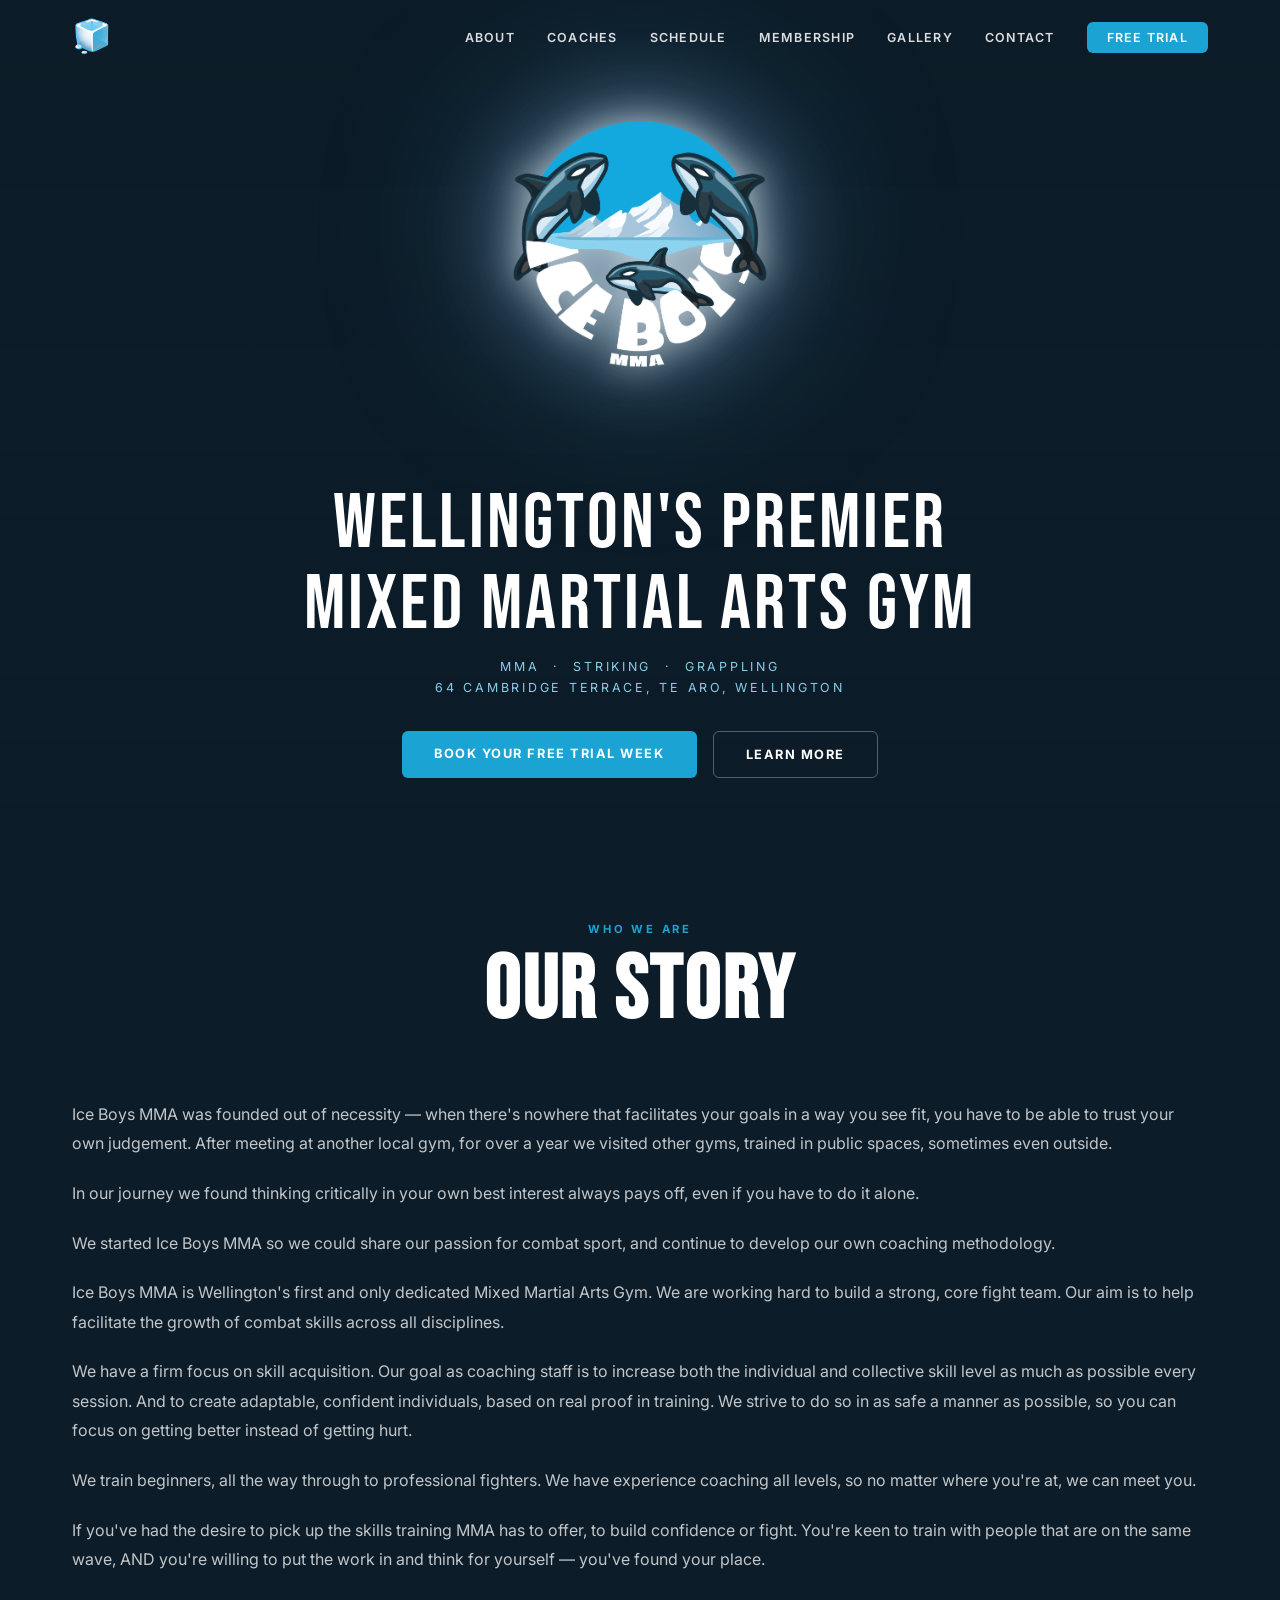
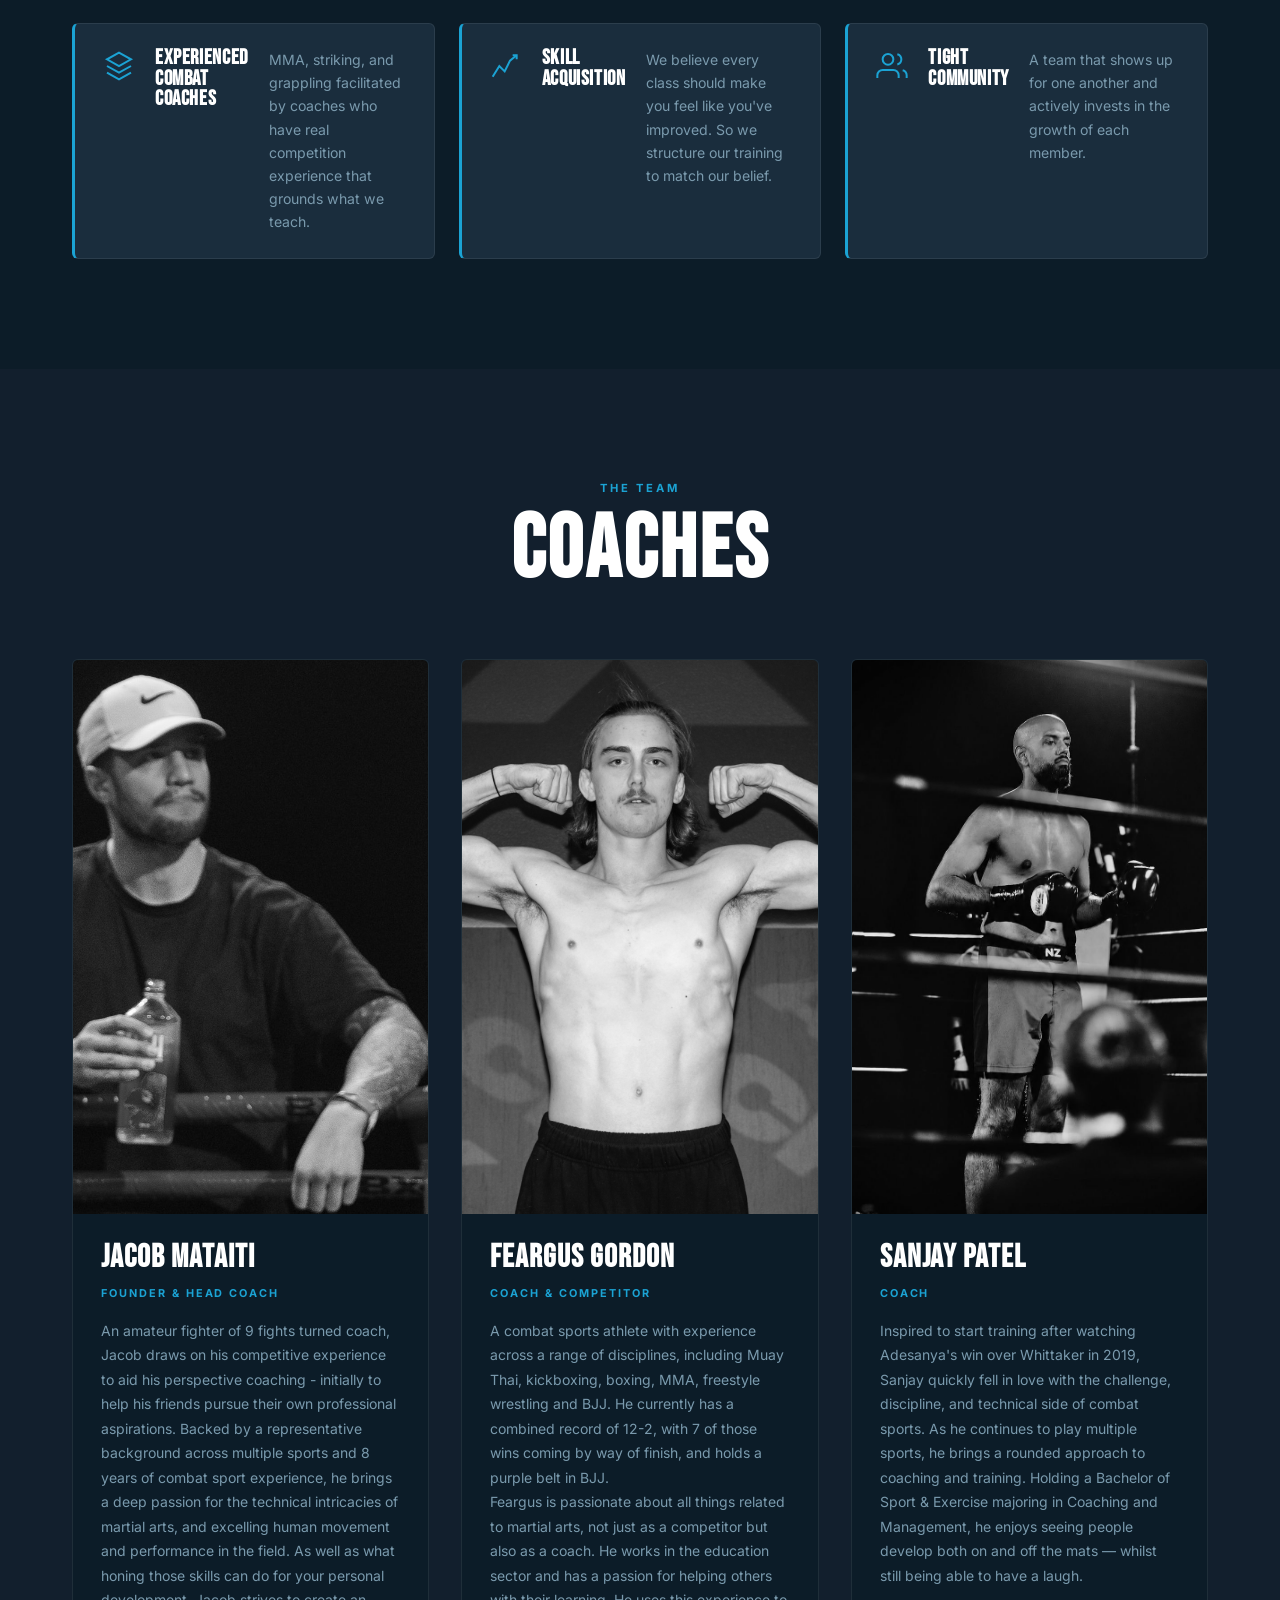
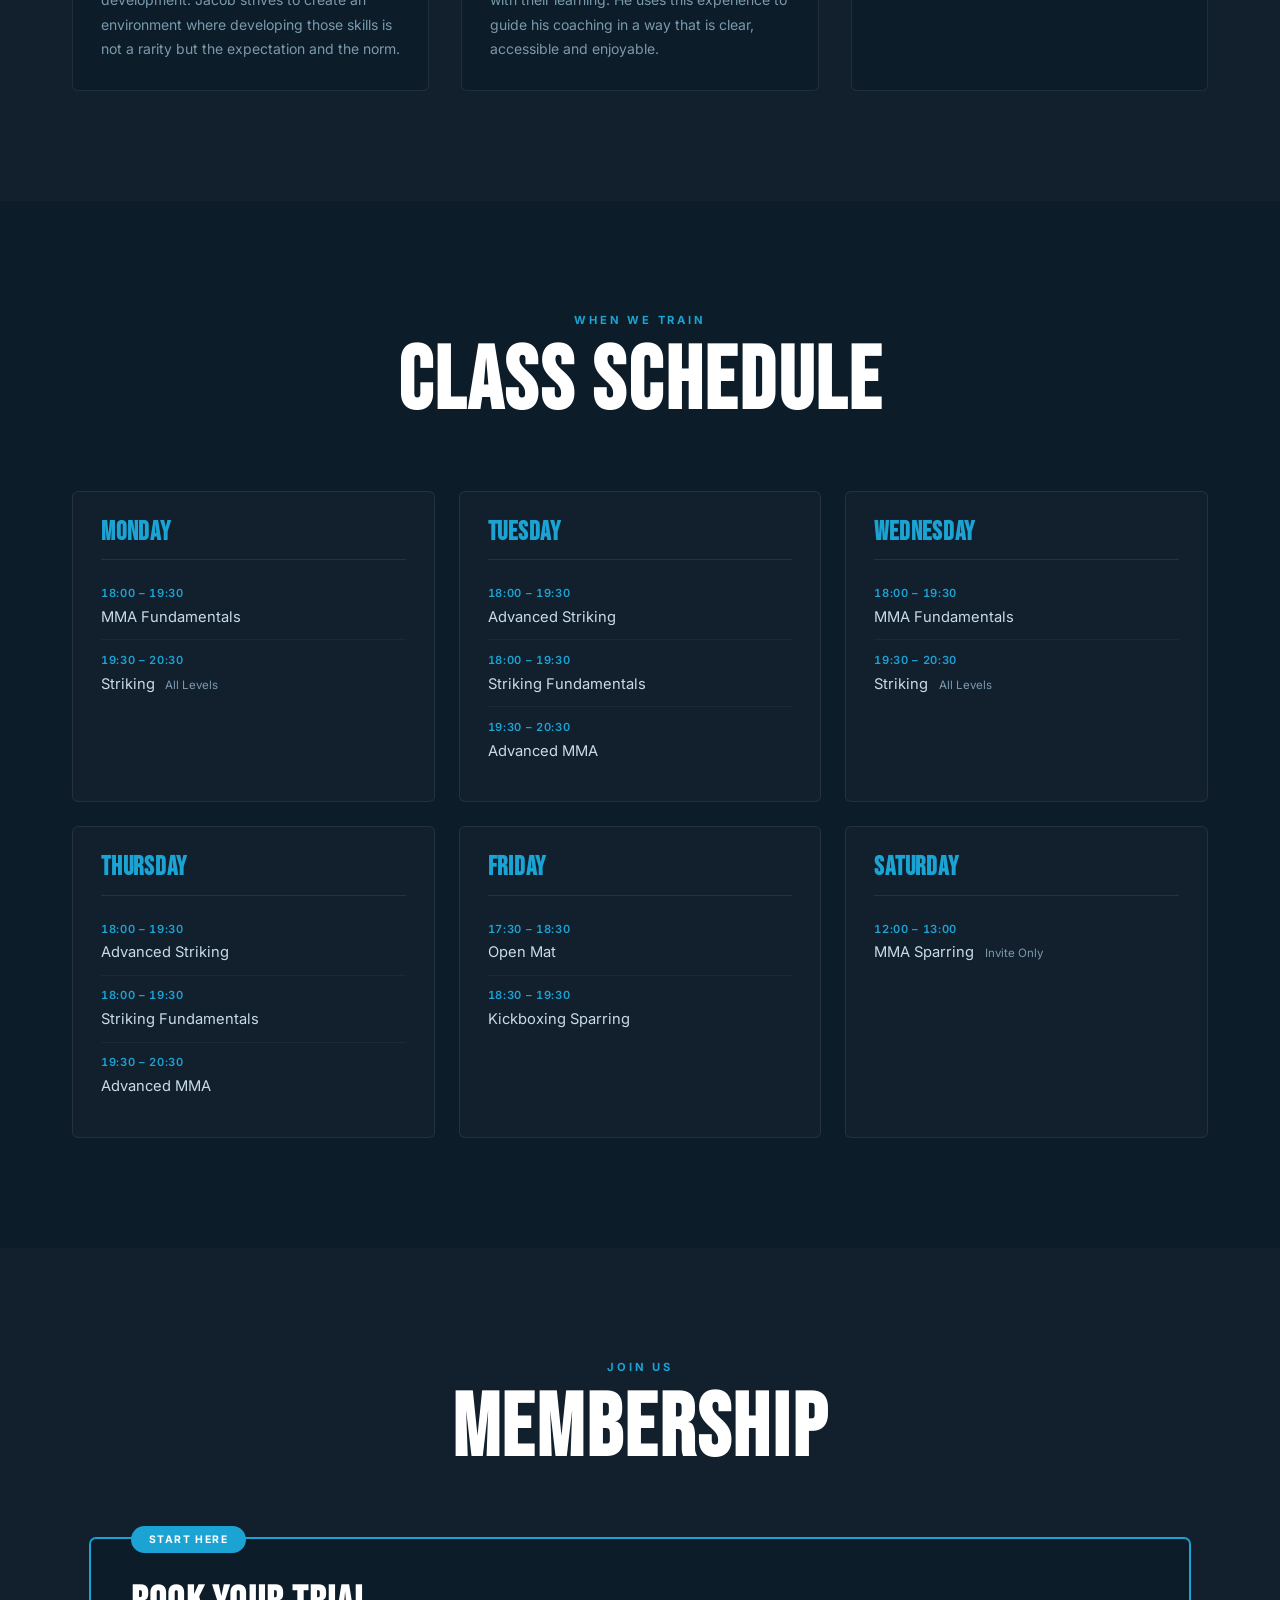
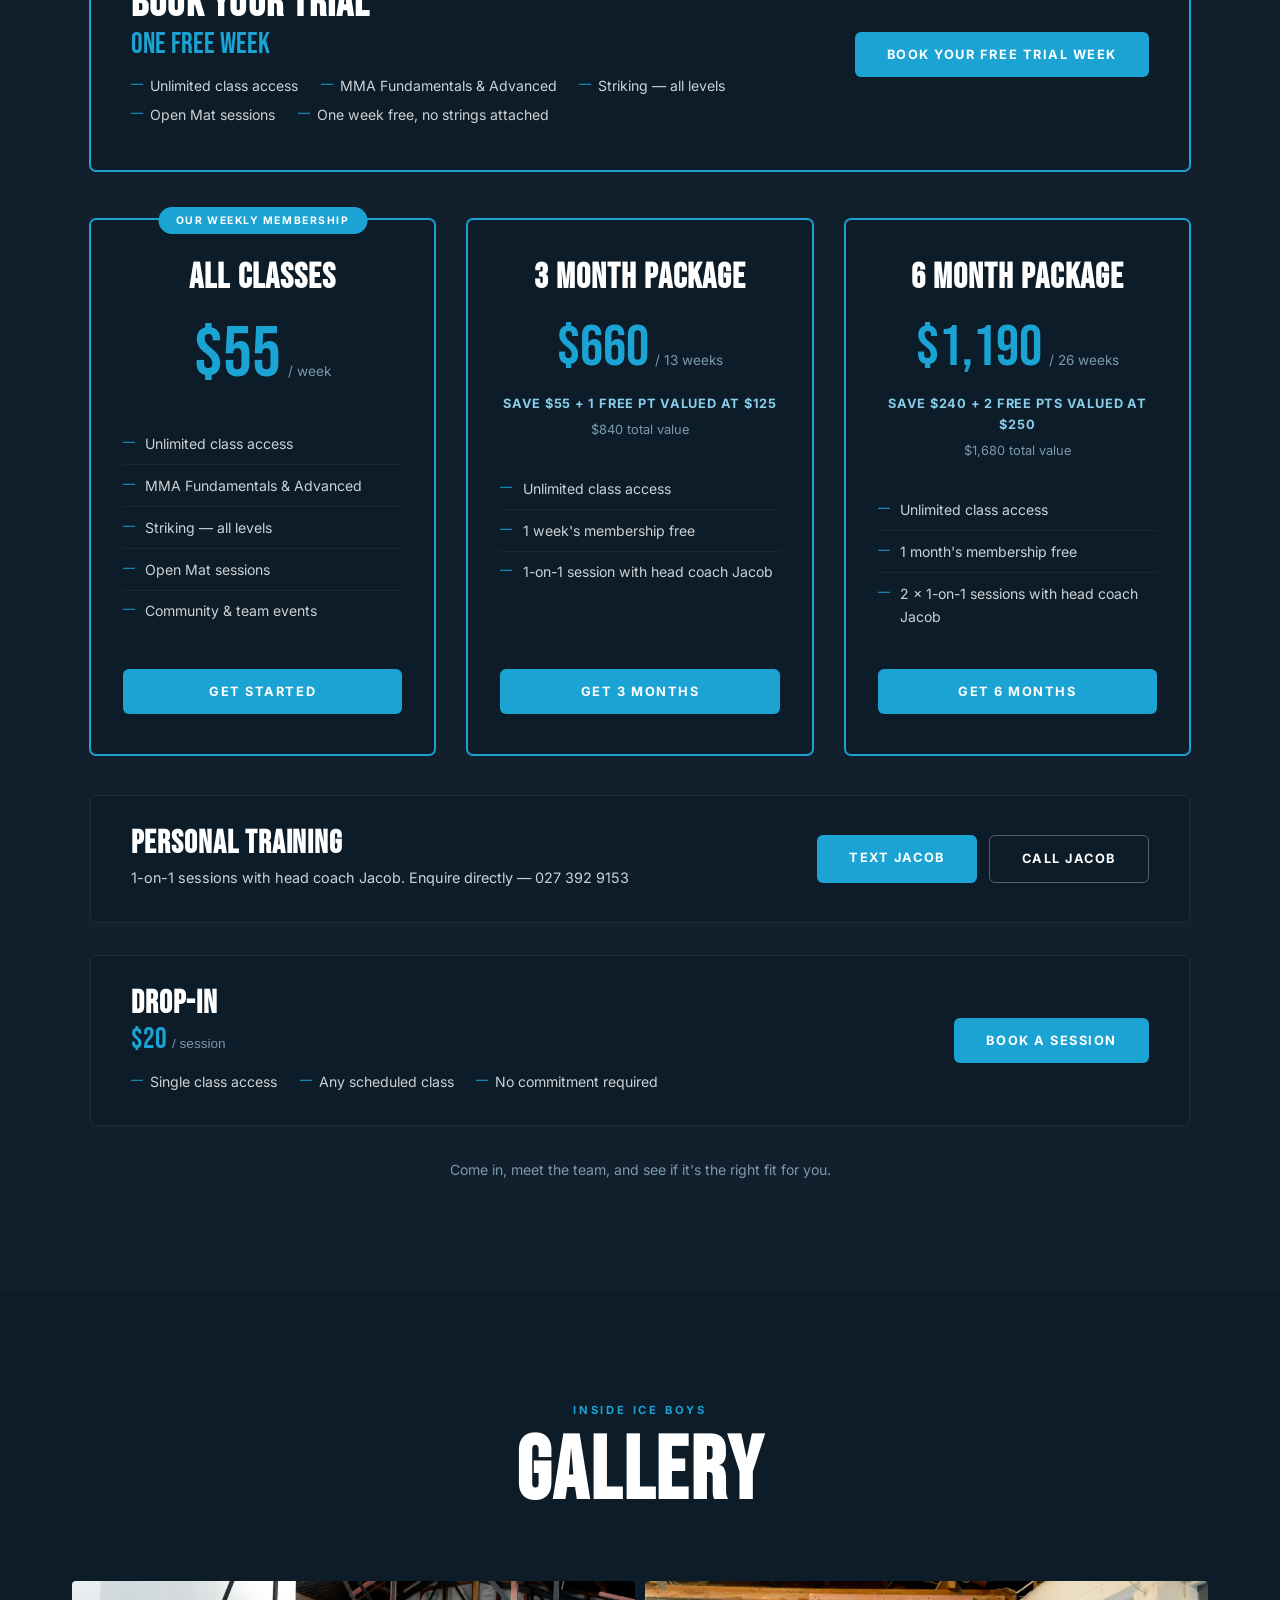
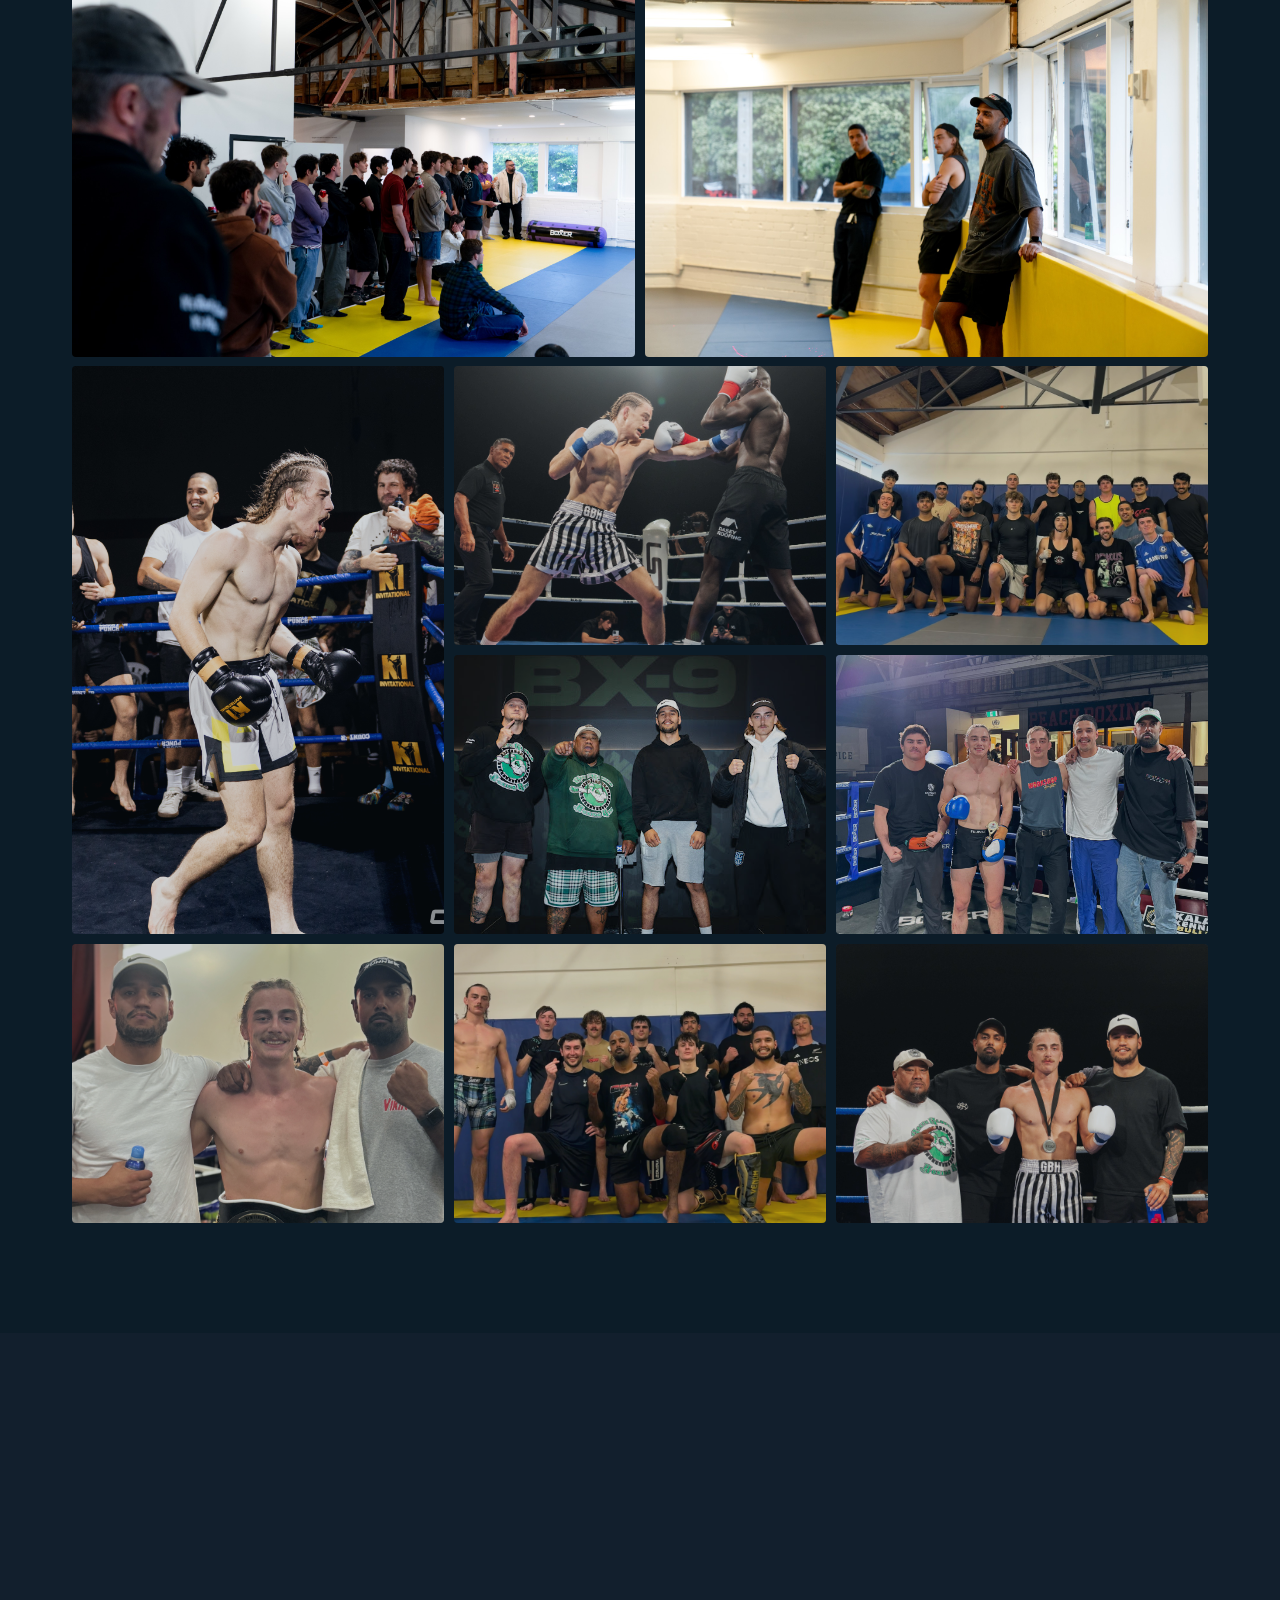
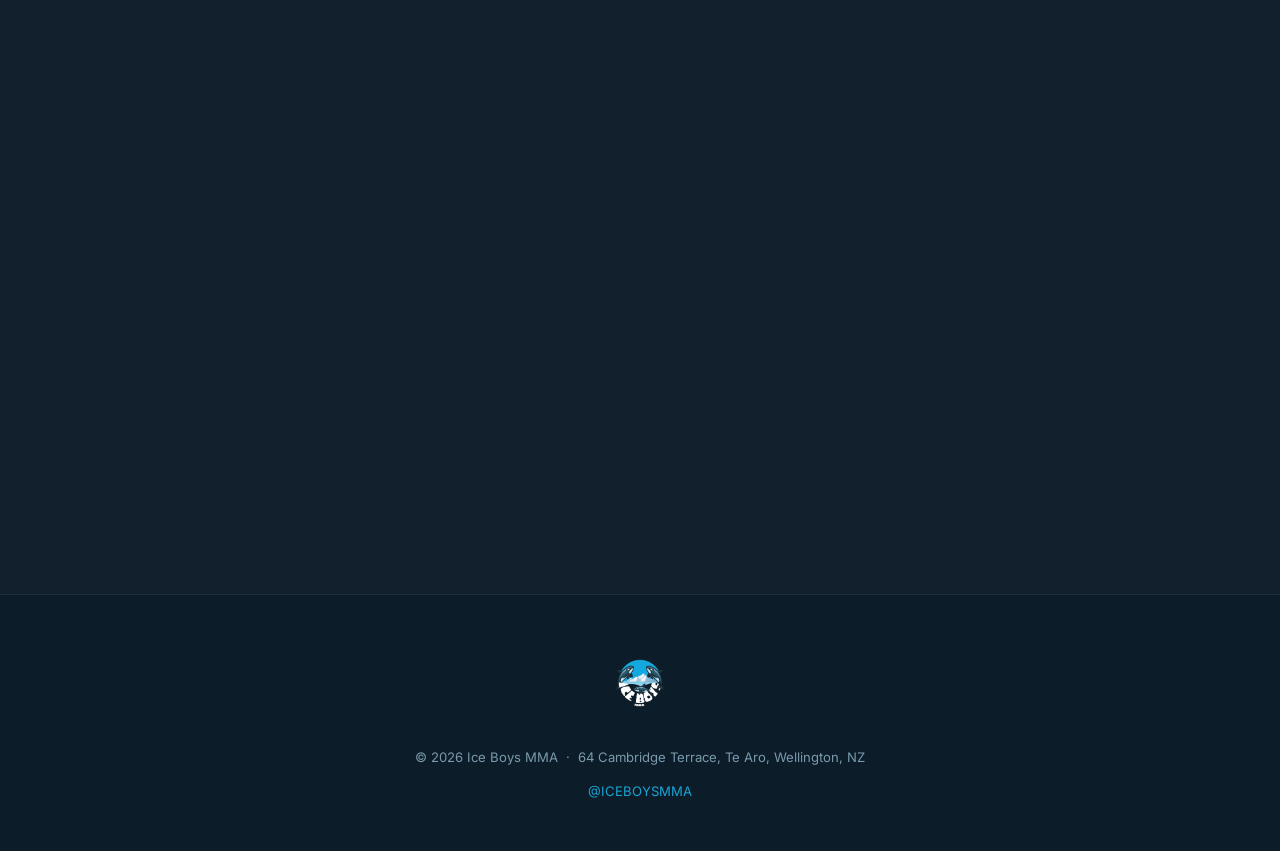
==== commit 31f93295: "Tiered hover glow on weekly, 3-month and 6-month cards Co-Authored-By: Claude Opus 5.5 <noreply@anth" ====
--- a/iceboysmma/index.html
+++ b/iceboysmma/index.html
@@ -289,7 +289,7 @@
 
       <div class="membership-grid reveal">
 
-        <div class="membership-card">
+        <div class="membership-card featured tier-1">
           <div class="badge">Our Weekly Membership</div>
           <h3>All Classes</h3>
           <div class="price-row">
@@ -306,7 +306,7 @@
           <a href="https://buy.stripe.com/5kQ3cvfzWcaMbTr6GJ7EQ01" target="_blank" rel="noopener" class="btn btn-primary">Get Started</a>
         </div>
 
-        <div class="membership-card">
+        <div class="membership-card featured tier-2">
           <h3>3 Month Package</h3>
           <div class="price-row long">
             <span class="price">$660</span>
@@ -324,7 +324,7 @@
           <a href="https://buy.stripe.com/dRm5kD0F25Mo3mVaWZ7EQ02" target="_blank" rel="noopener" class="btn btn-primary">Get 3 Months</a>
         </div>
 
-        <div class="membership-card">
+        <div class="membership-card featured tier-3">
           <h3>6 Month Package</h3>
           <div class="price-row long">
             <span class="price">$1,190</span>
--- a/iceboysmma/style.css
+++ b/iceboysmma/style.css
@@ -1030,3 +1030,21 @@
 /* Package prices are longer than the weekly rate — keep them on one line */
 .membership-card .price-row { flex-wrap: wrap; }
 .membership-card .price-row.long .price { font-size: 3.6rem; }
+
+/* Value tiers: all three lit, glow on hover steps up with the package size */
+.membership-card.tier-1:hover {
+  box-shadow: 0 12px 40px var(--blue-glow), 0 0 0 1px var(--blue);
+}
+.membership-card.tier-2:hover {
+  transform: translateY(-6px);
+  box-shadow: 0 16px 56px rgba(27,163,212,0.38), 0 0 24px rgba(27,163,212,0.22), 0 0 0 1px var(--blue);
+}
+.membership-card.tier-3:hover {
+  transform: translateY(-8px);
+  border-color: var(--blue-light);
+  box-shadow: 0 20px 72px rgba(27,163,212,0.55), 0 0 40px rgba(135,206,234,0.35), 0 0 0 1px var(--blue-light);
+}
+.membership-card .price { transition: text-shadow 0.3s; }
+.membership-card.tier-1:hover .price { text-shadow: 0 0 18px rgba(27,163,212,0.35); }
+.membership-card.tier-2:hover .price { text-shadow: 0 0 24px rgba(27,163,212,0.55); }
+.membership-card.tier-3:hover .price { text-shadow: 0 0 32px rgba(135,206,234,0.75); }
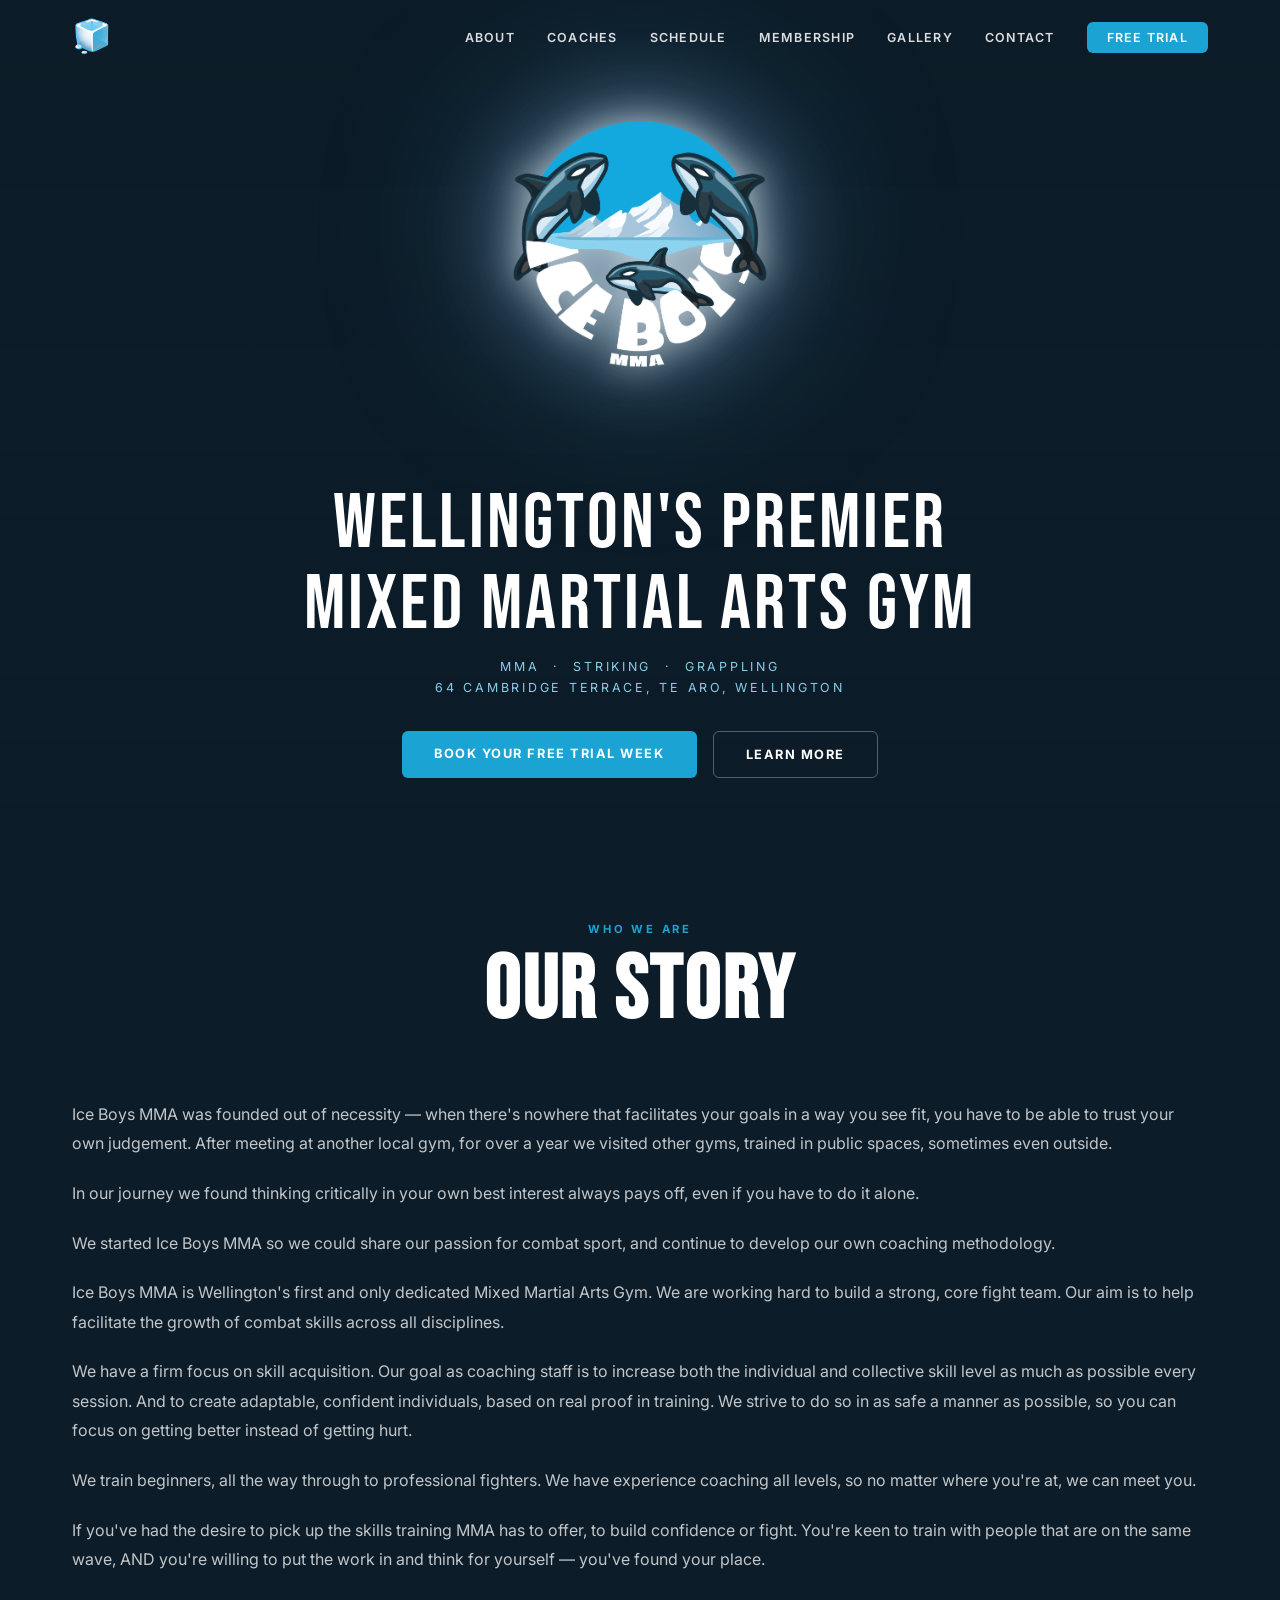
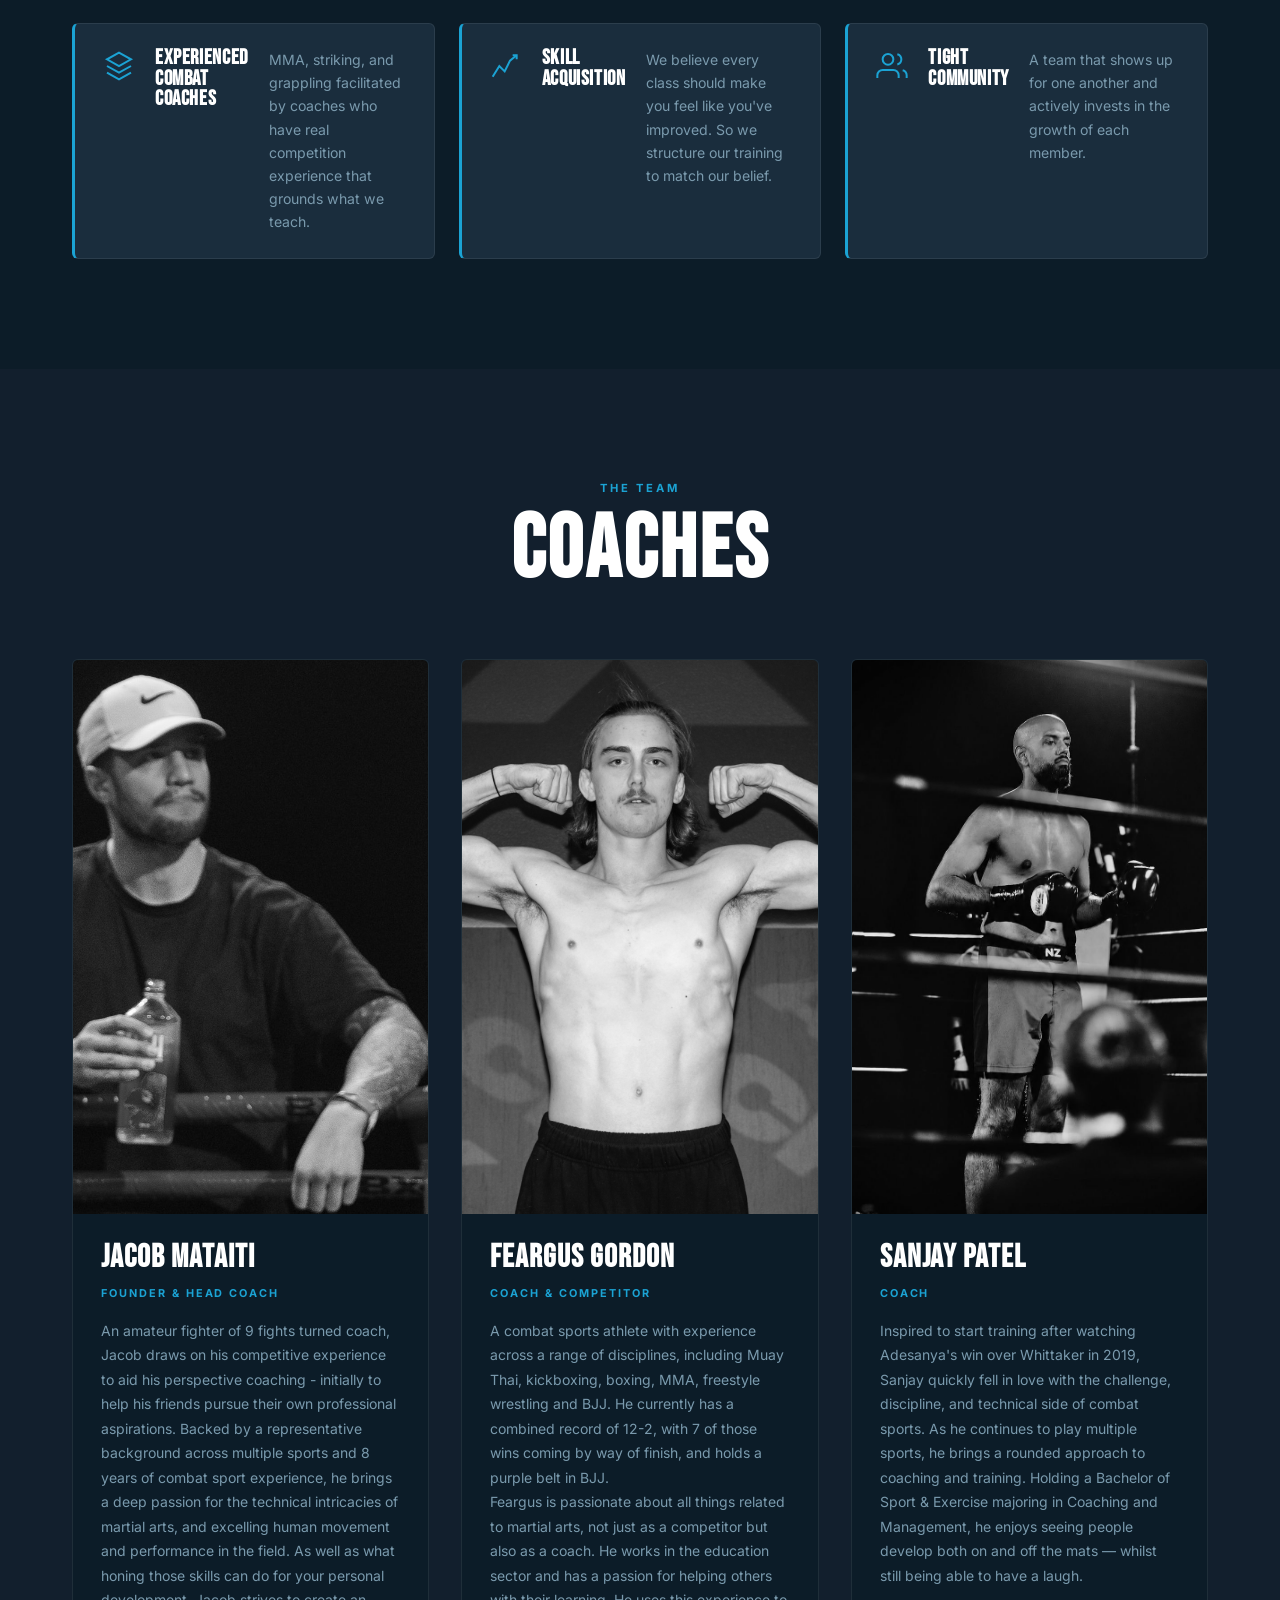
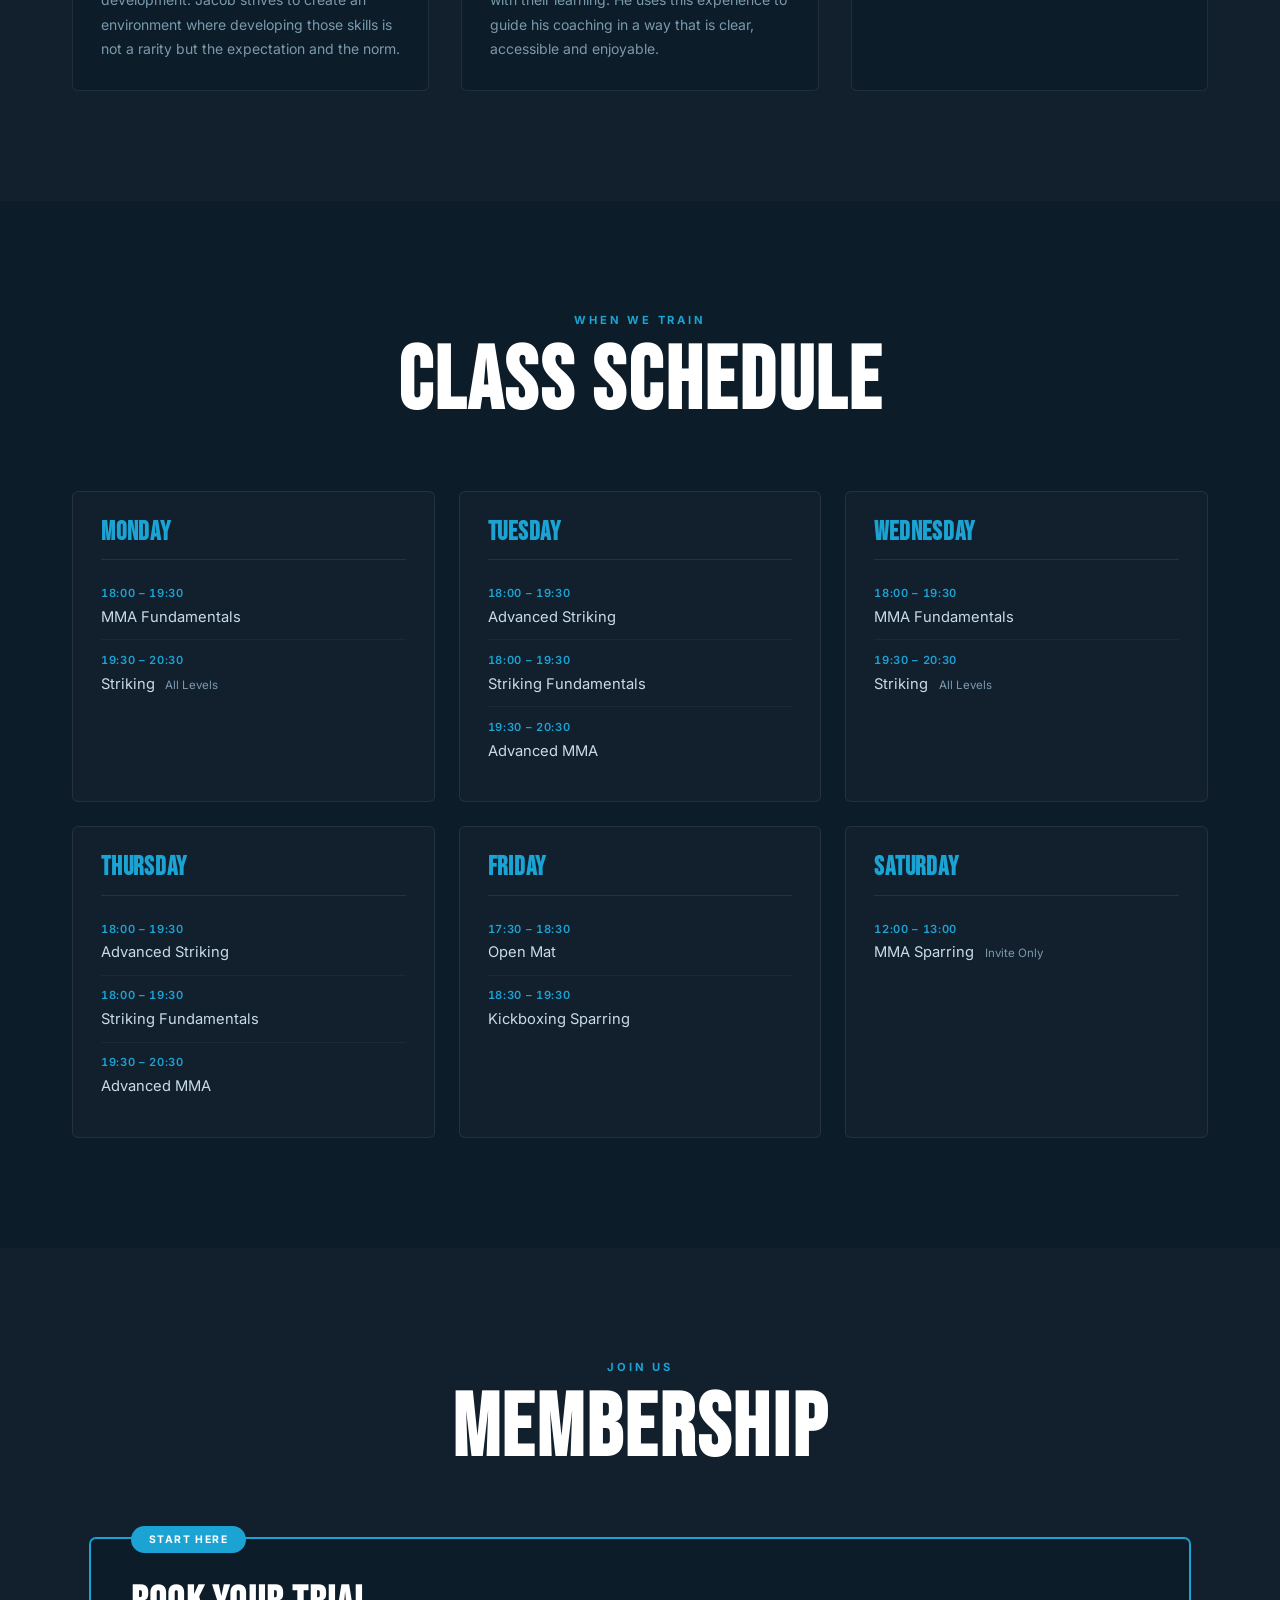
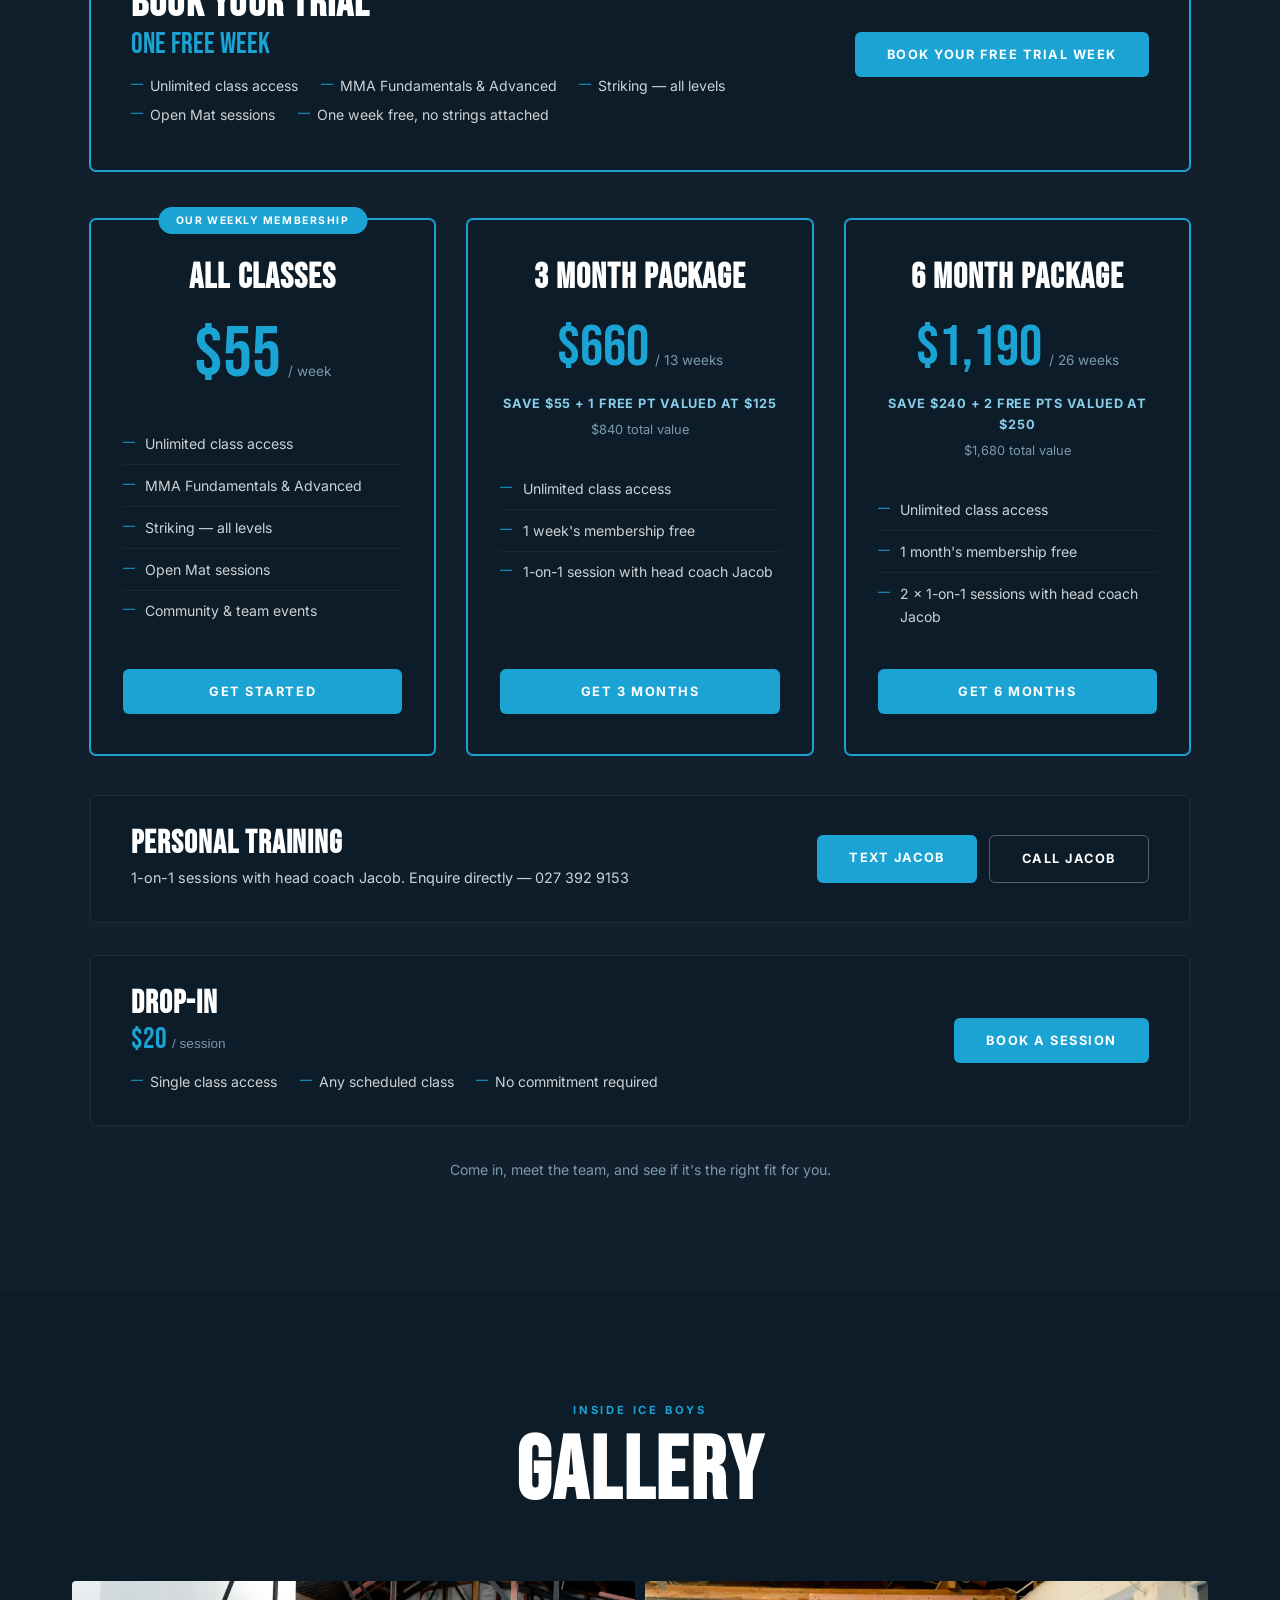
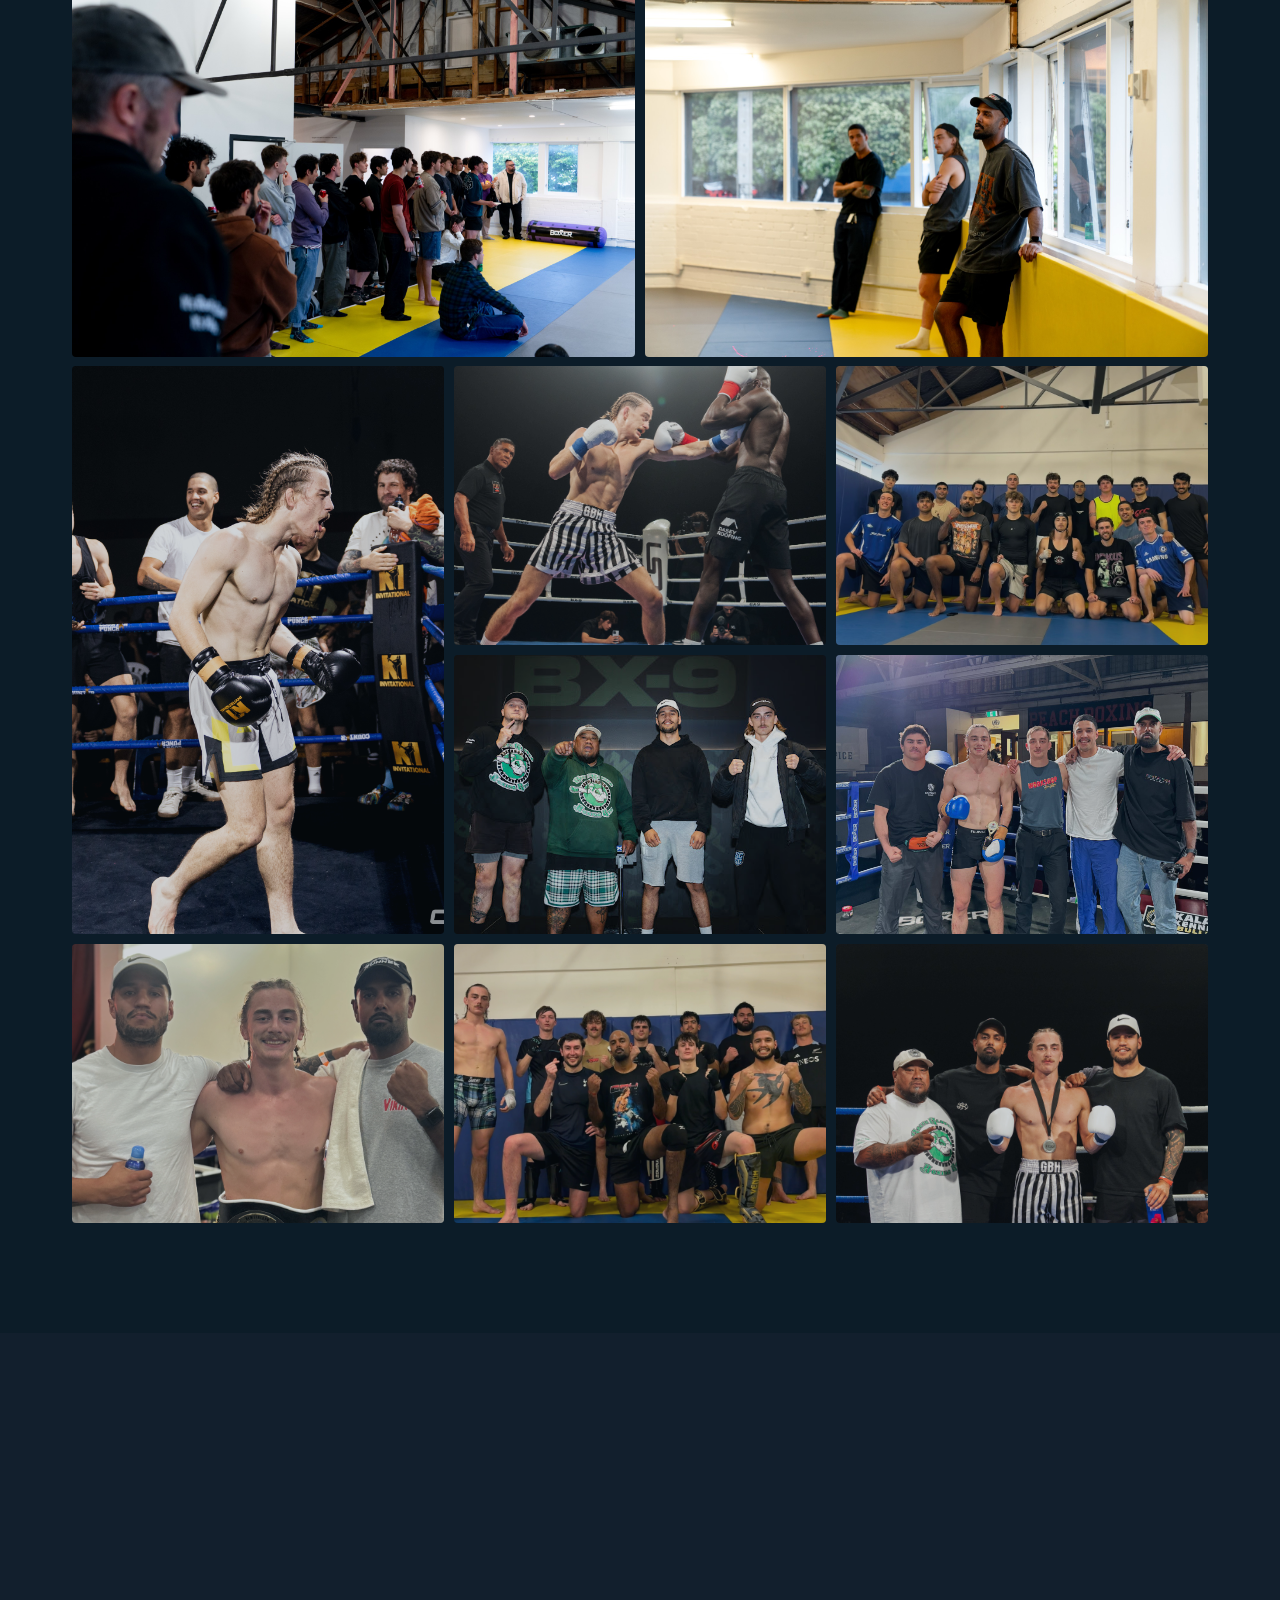
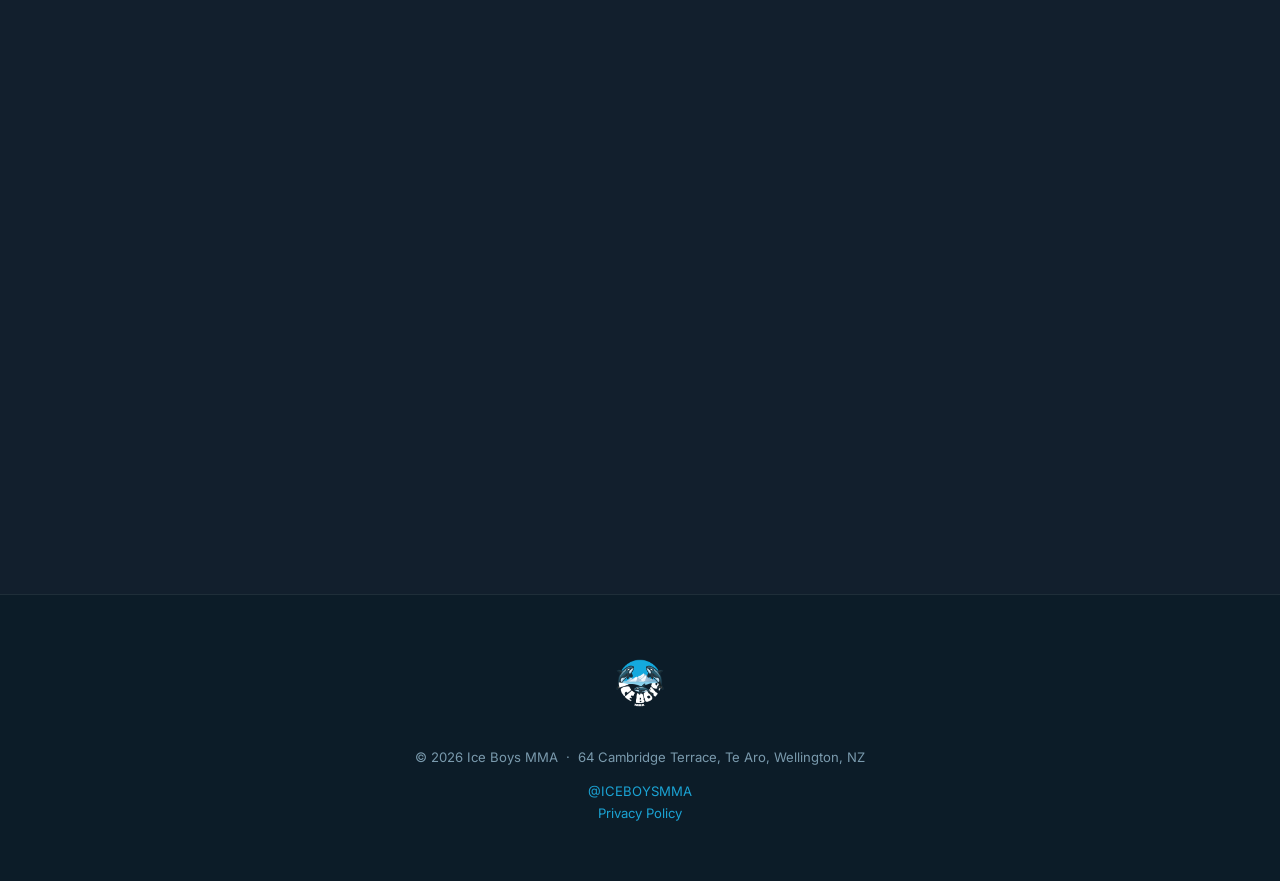
==== commit 7e34fd4b: "Add privacy policy page and footer link (needed for Meta lead ads) Co-Authored-By: Claude Opus 5.5 <" ====
--- a/iceboysmma/index.html
+++ b/iceboysmma/index.html
@@ -477,6 +477,7 @@
       <img src="assets/images/logo-orca.png" alt="Ice Boys MMA" class="footer-logo" />
       <p>© 2026 Ice Boys MMA &nbsp;·&nbsp; 64 Cambridge Terrace, Te Aro, Wellington, NZ</p>
       <a href="https://www.instagram.com/iceboysmma" target="_blank" rel="noopener">@ICEBOYSMMA</a>
+      <p><a href="privacy.html">Privacy Policy</a></p>
     </div>
   </footer>
 
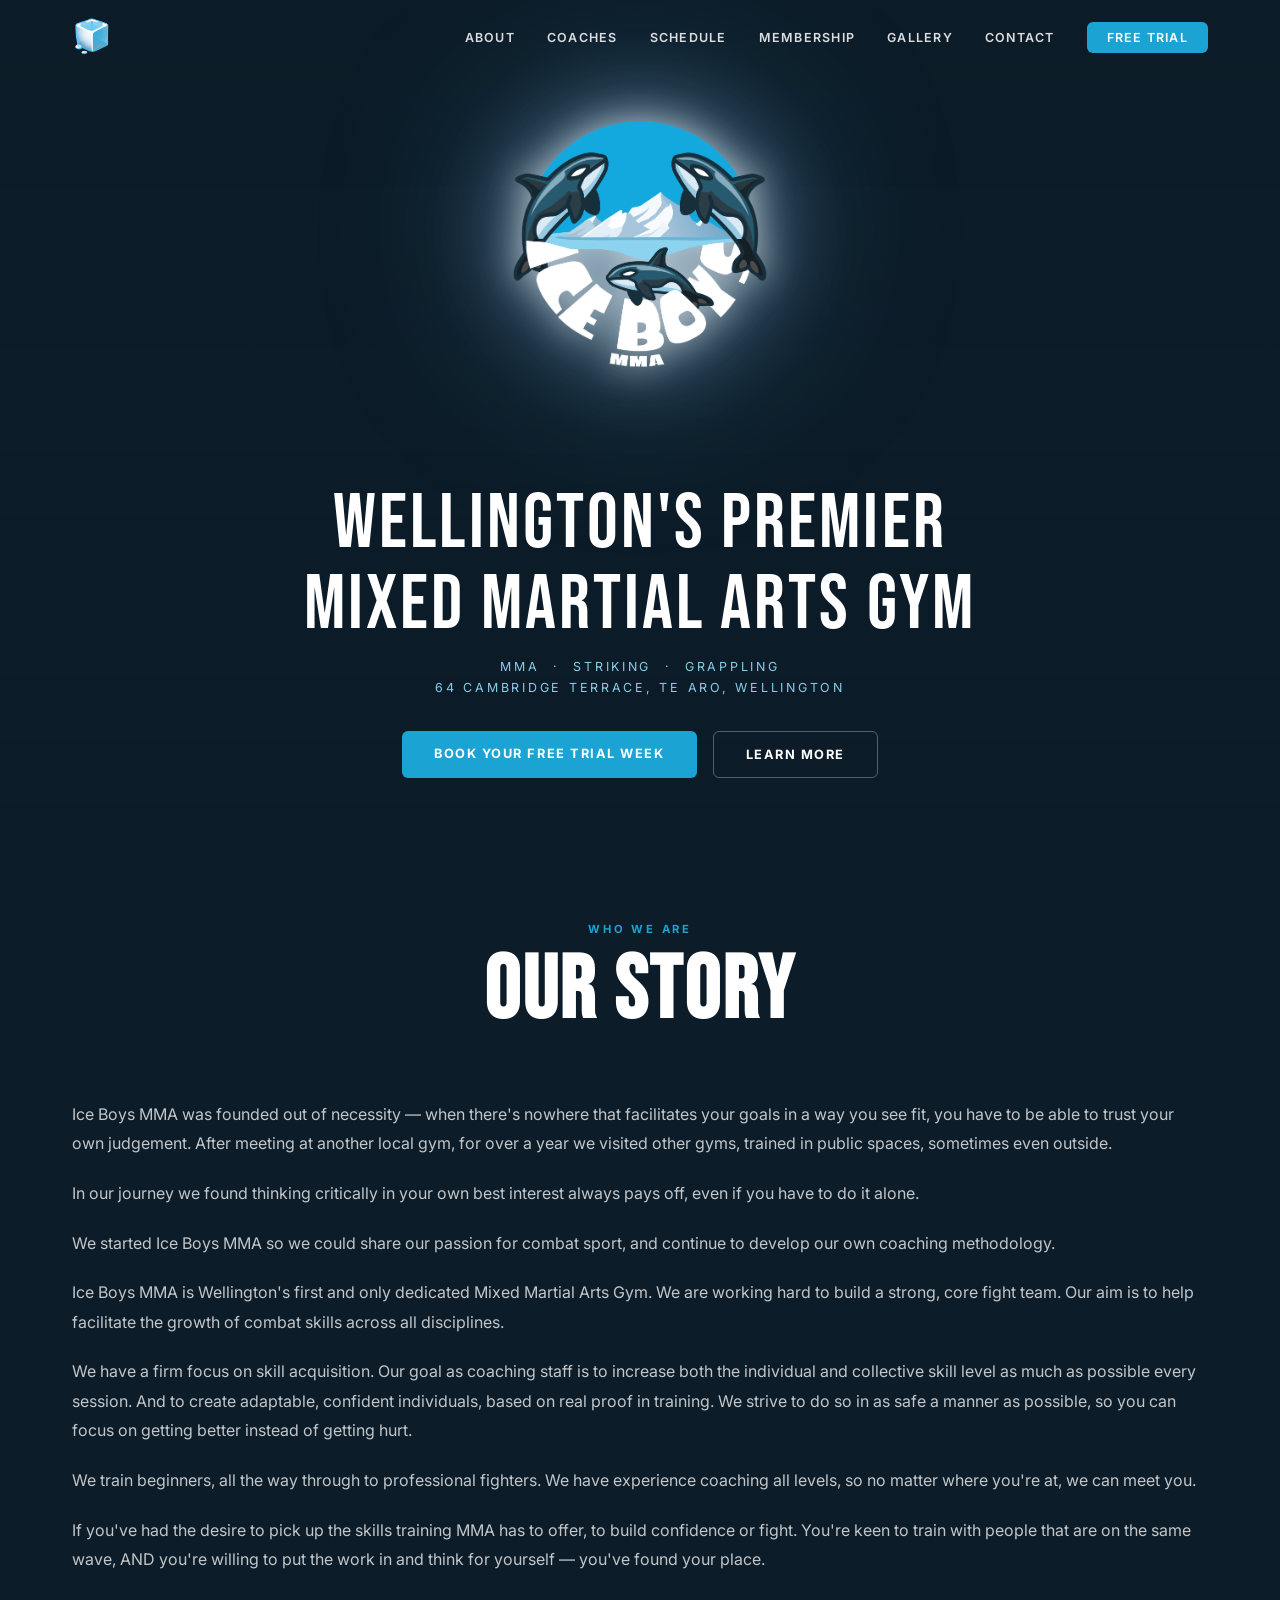
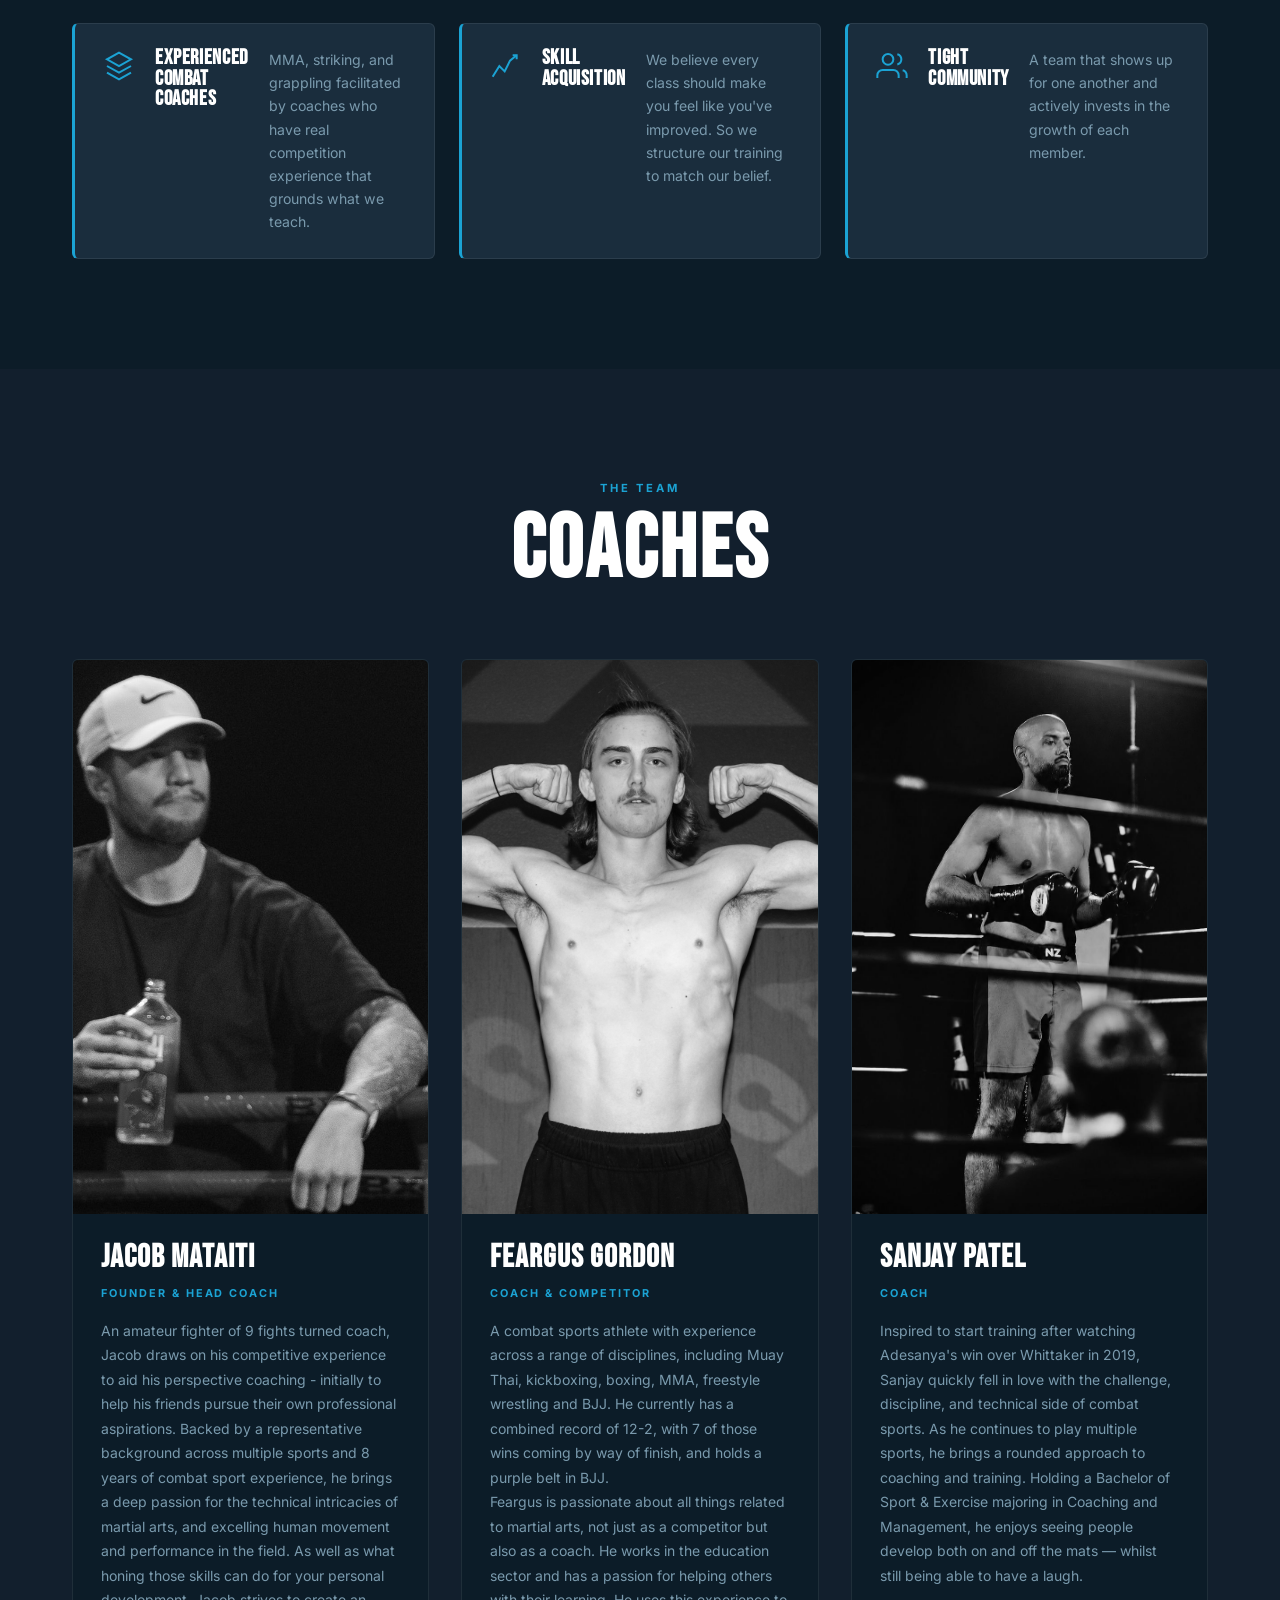
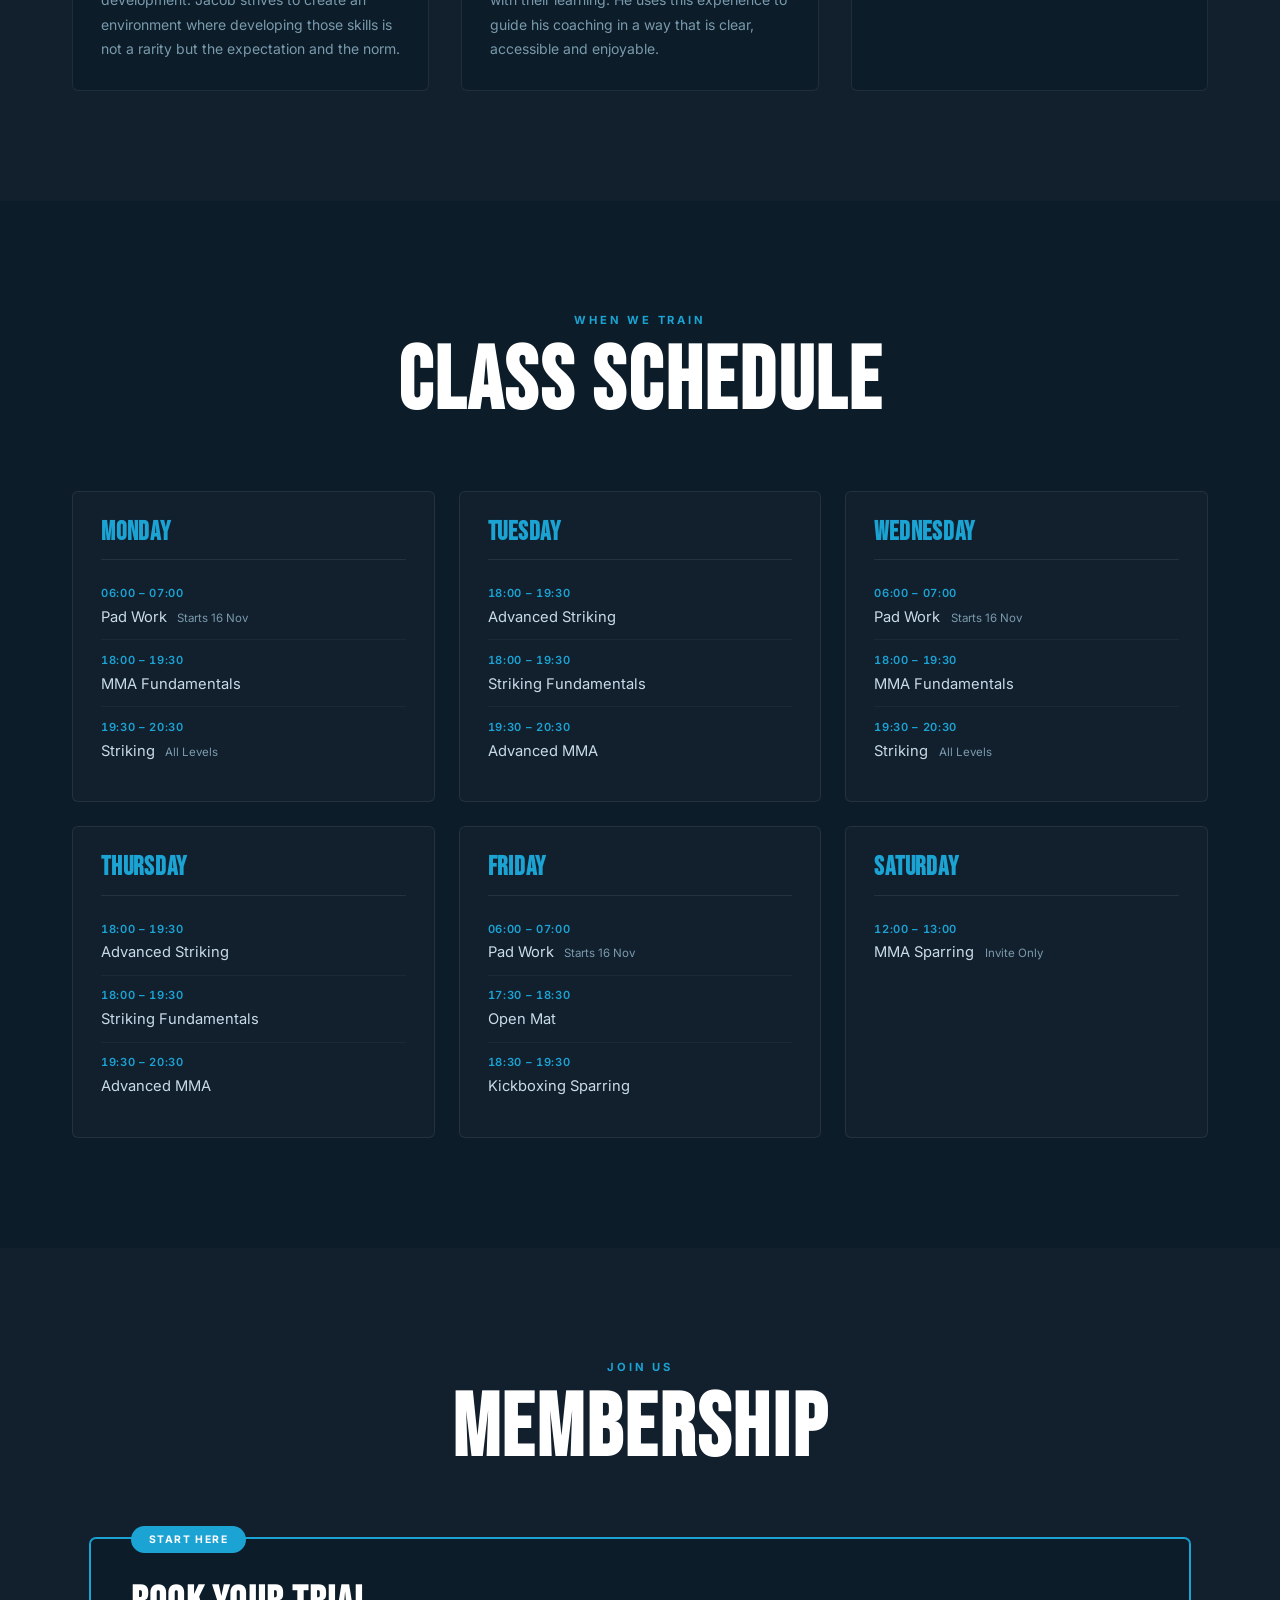
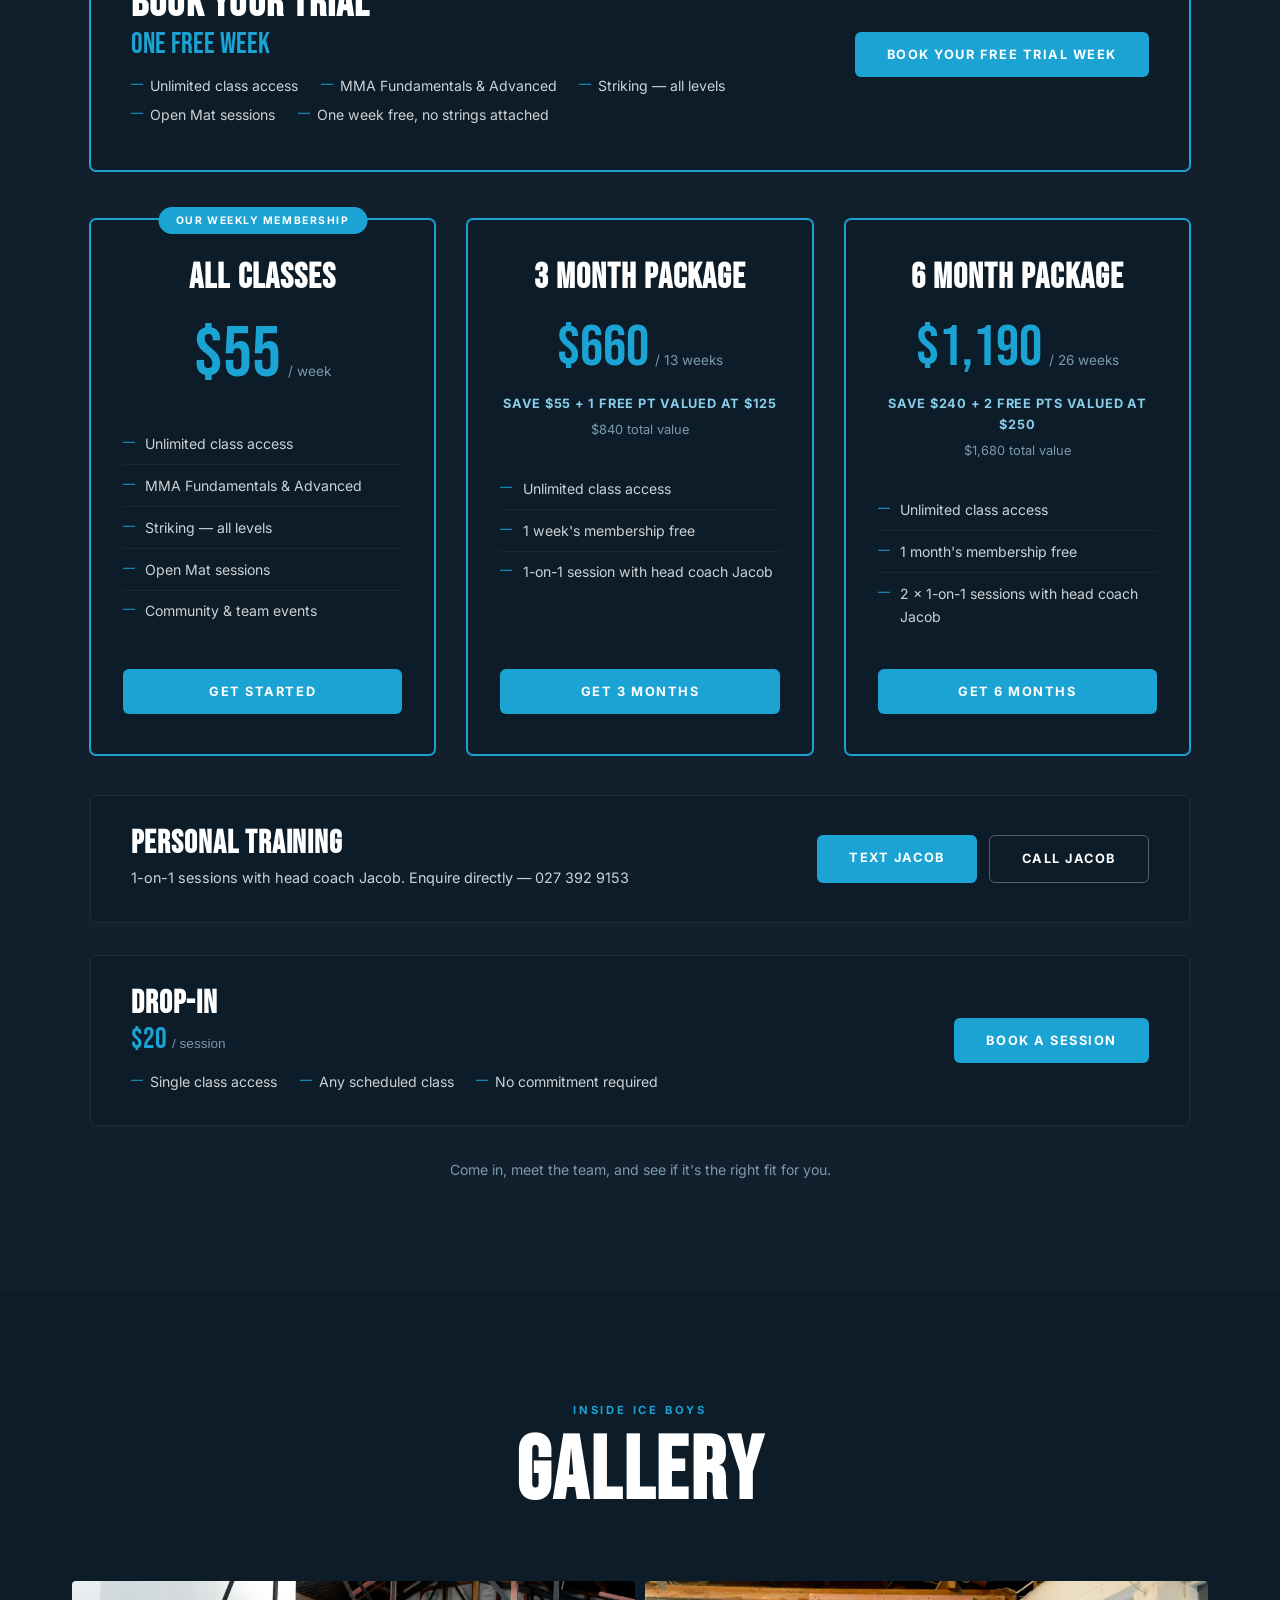
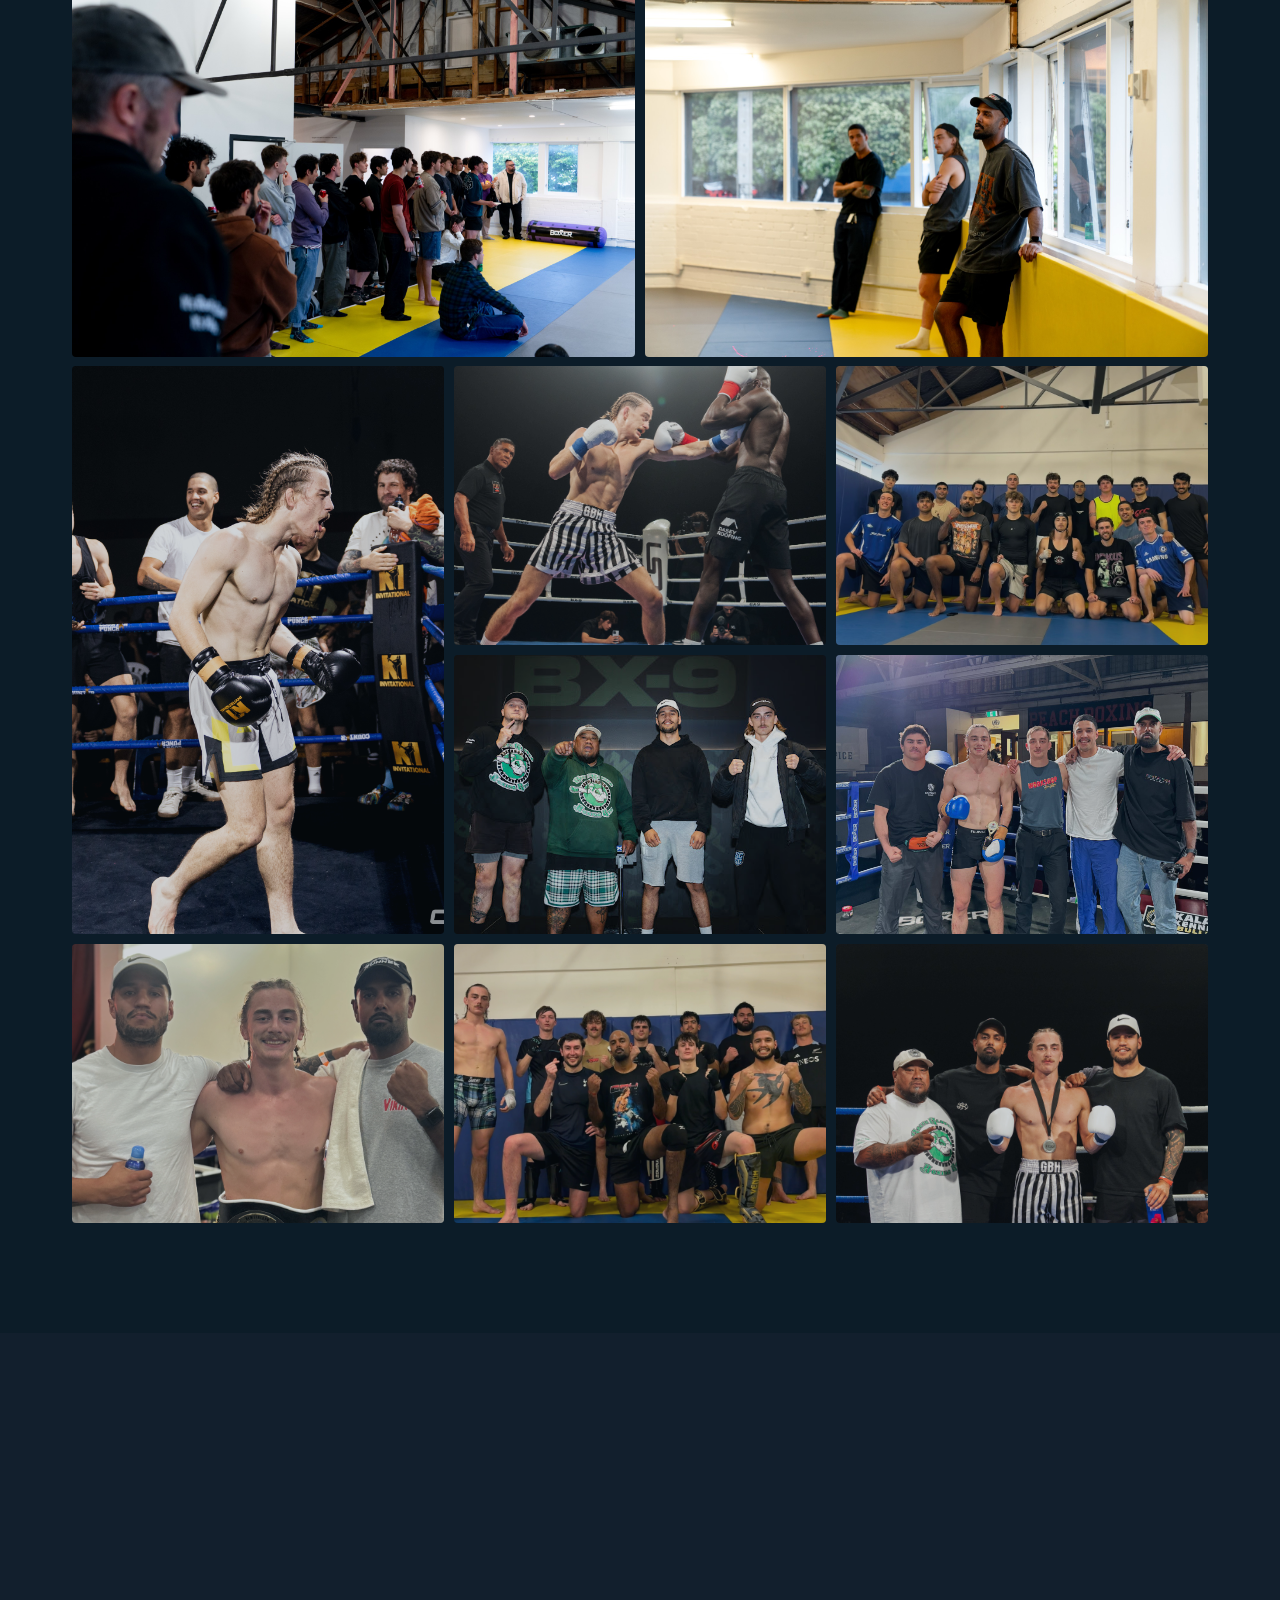
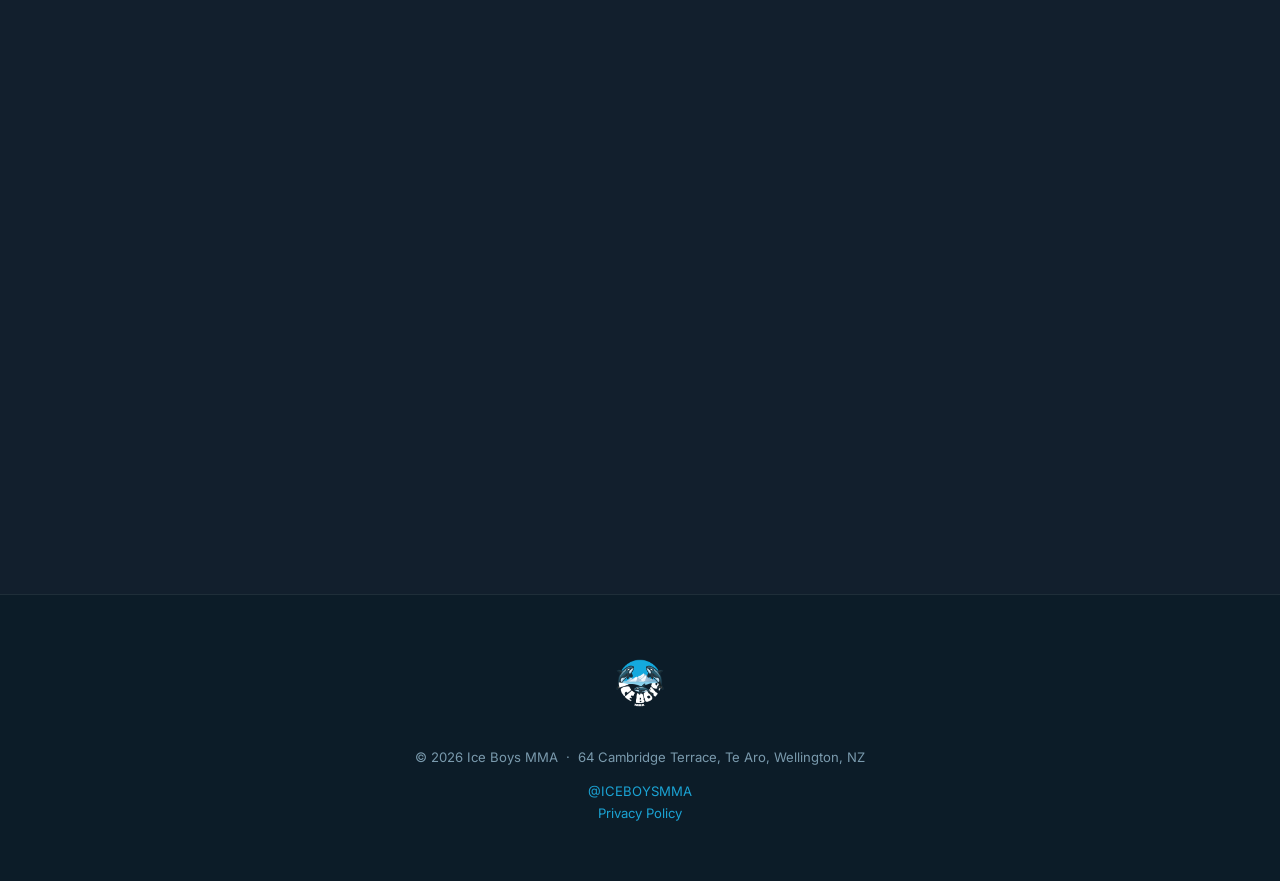
==== commit 8f23b477: "Add 6am Pad Work (Mon/Wed/Fri, starts 16 Nov) to the timetable Co-Authored-By: Claude Opus 5.5 <nore" ====
--- a/iceboysmma/index.html
+++ b/iceboysmma/index.html
@@ -186,6 +186,10 @@
         <div class="schedule-day">
           <h3>Monday</h3>
           <div class="class-row">
+            <span class="time">06:00 – 07:00</span>
+            <span class="class-name">Pad Work <em>Starts 16 Nov</em></span>
+          </div>
+          <div class="class-row">
             <span class="time">18:00 – 19:30</span>
             <span class="class-name">MMA Fundamentals</span>
           </div>
@@ -214,6 +218,10 @@
         <div class="schedule-day">
           <h3>Wednesday</h3>
           <div class="class-row">
+            <span class="time">06:00 – 07:00</span>
+            <span class="class-name">Pad Work <em>Starts 16 Nov</em></span>
+          </div>
+          <div class="class-row">
             <span class="time">18:00 – 19:30</span>
             <span class="class-name">MMA Fundamentals</span>
           </div>
@@ -241,6 +249,10 @@
 
         <div class="schedule-day">
           <h3>Friday</h3>
+          <div class="class-row">
+            <span class="time">06:00 – 07:00</span>
+            <span class="class-name">Pad Work <em>Starts 16 Nov</em></span>
+          </div>
           <div class="class-row">
             <span class="time">17:30 – 18:30</span>
             <span class="class-name">Open Mat</span>
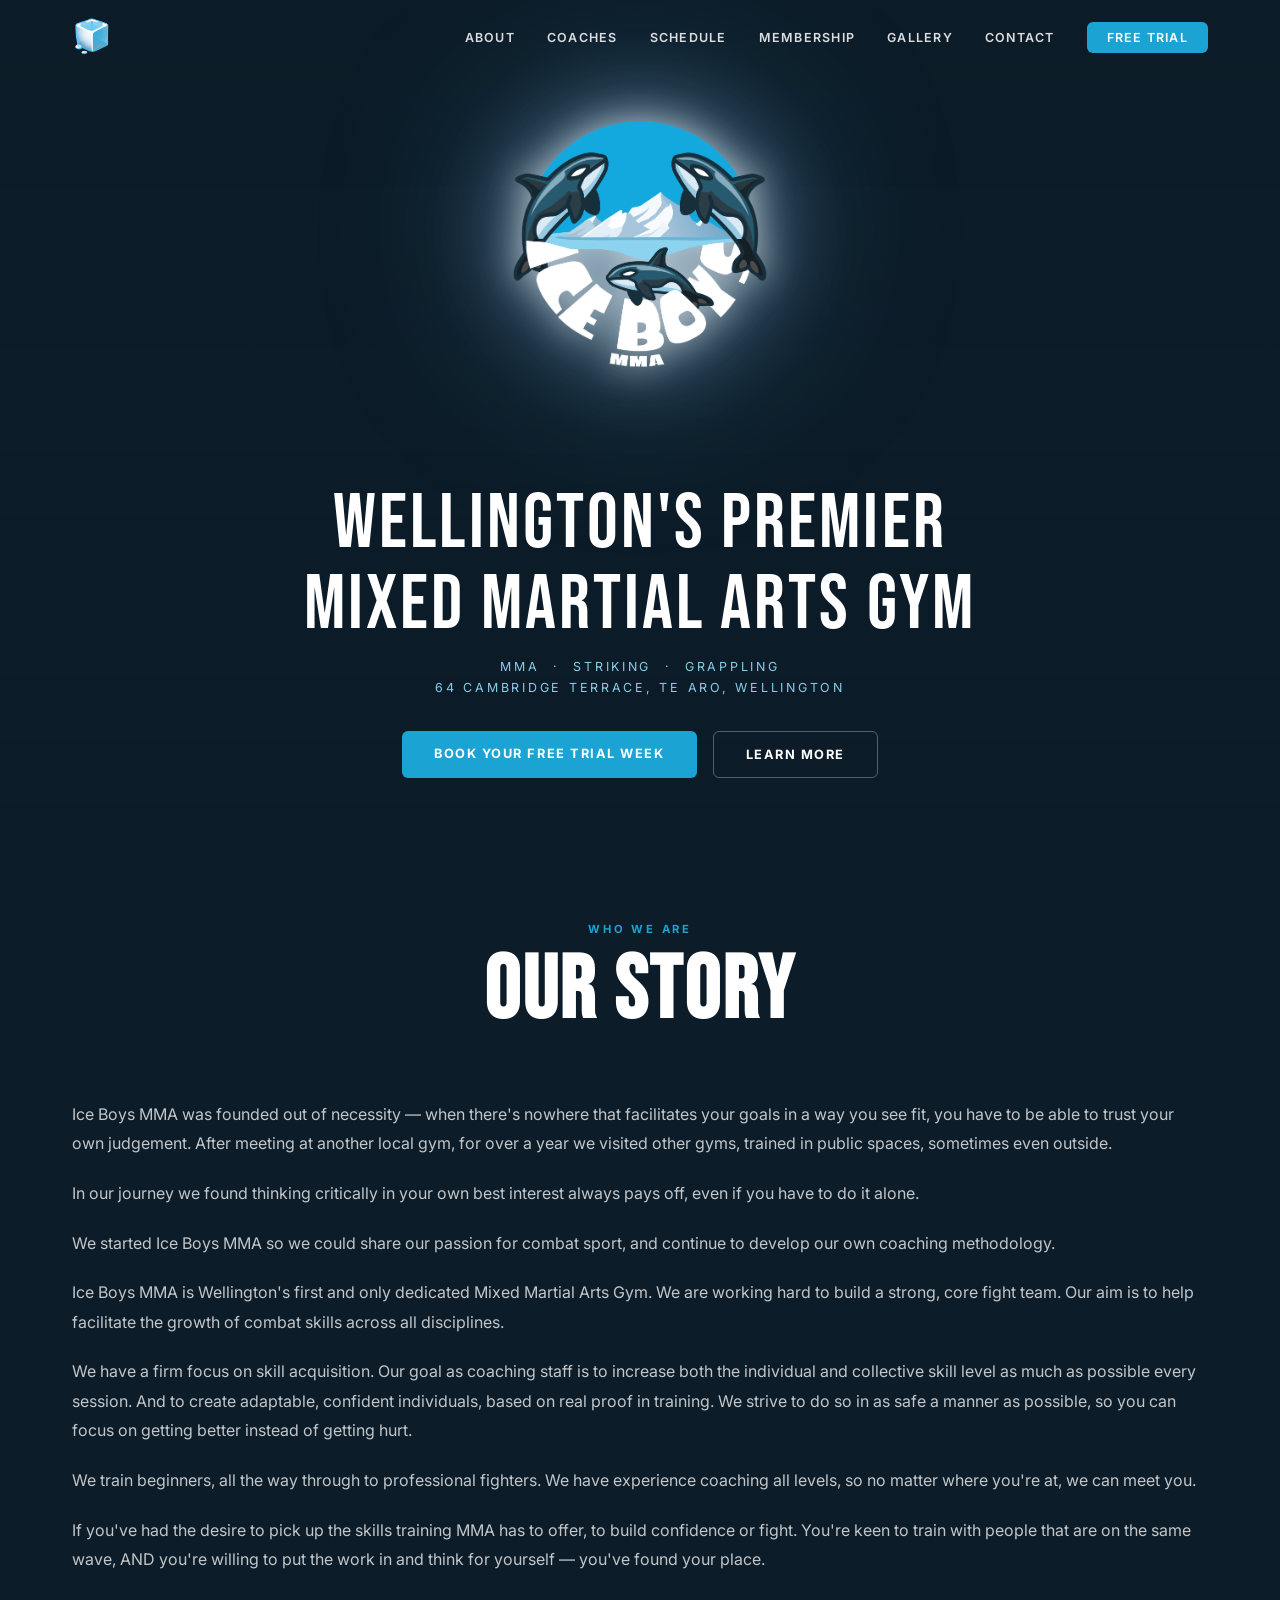
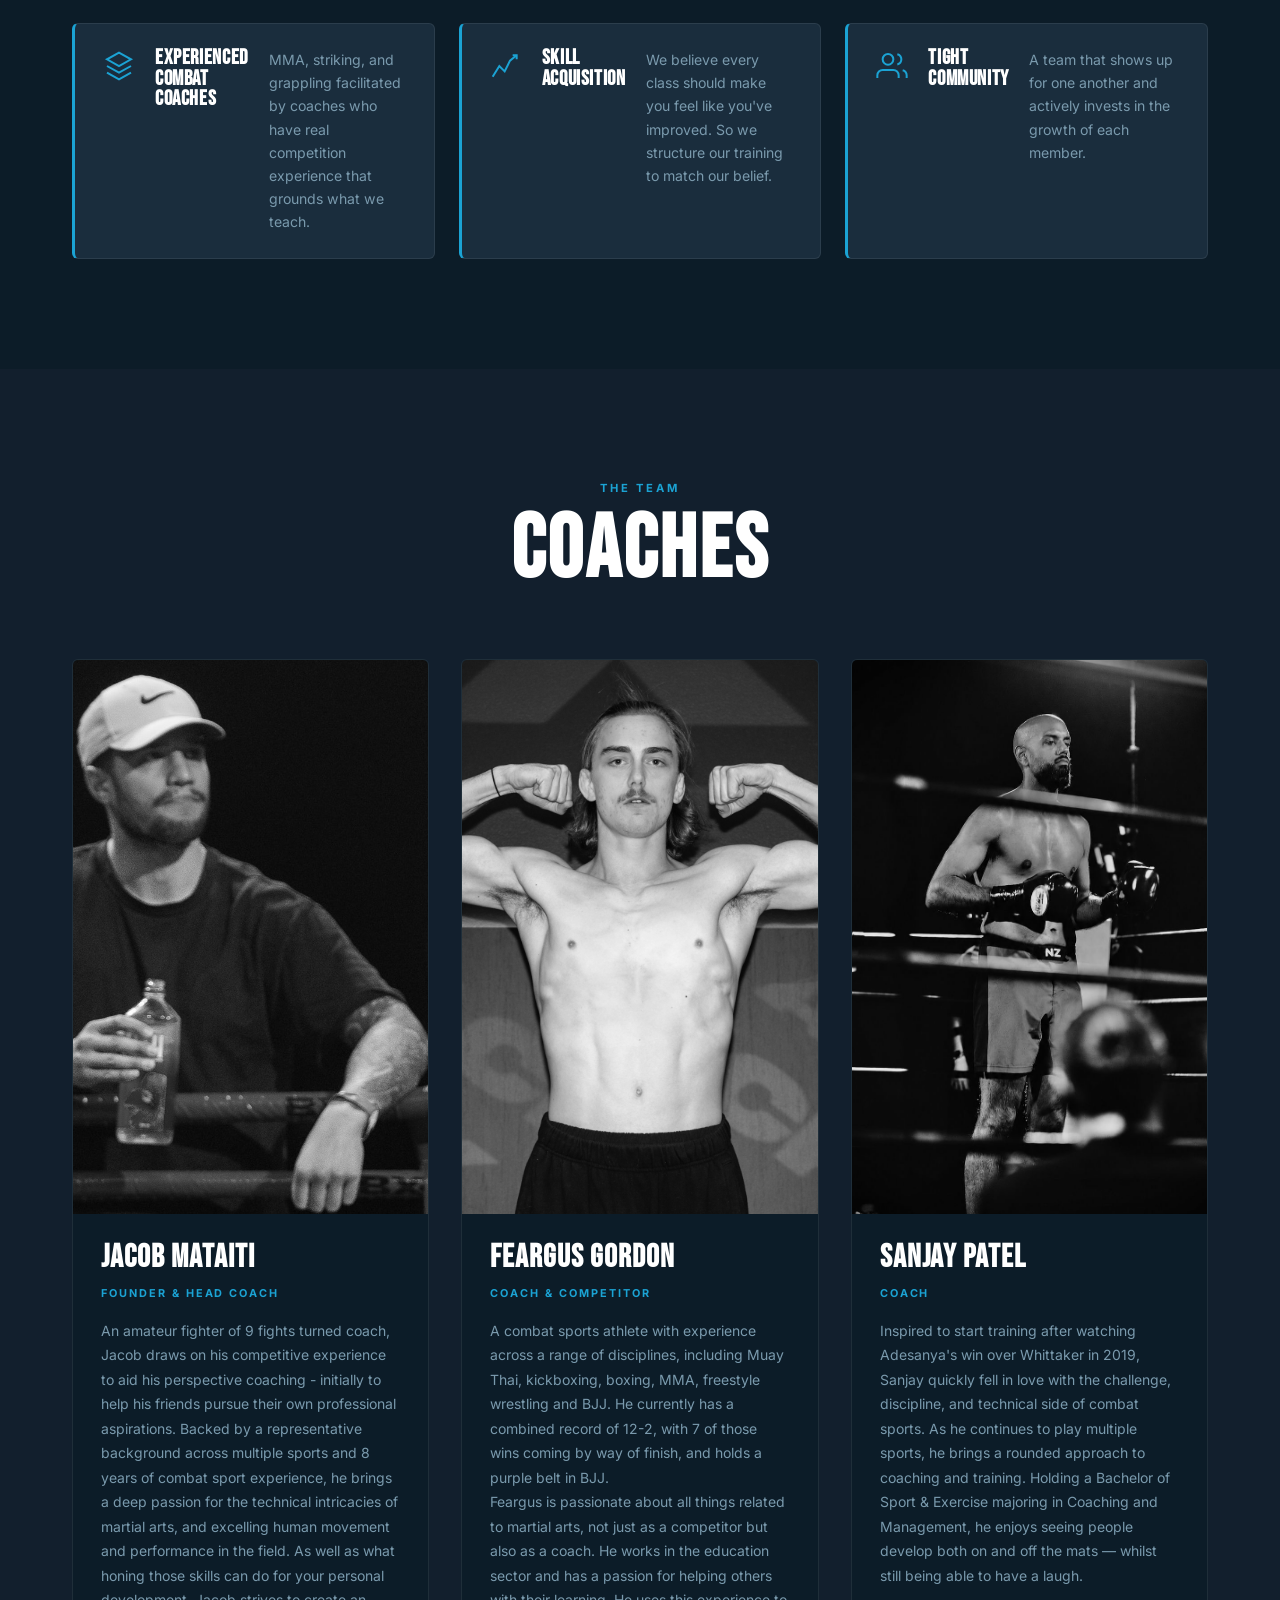
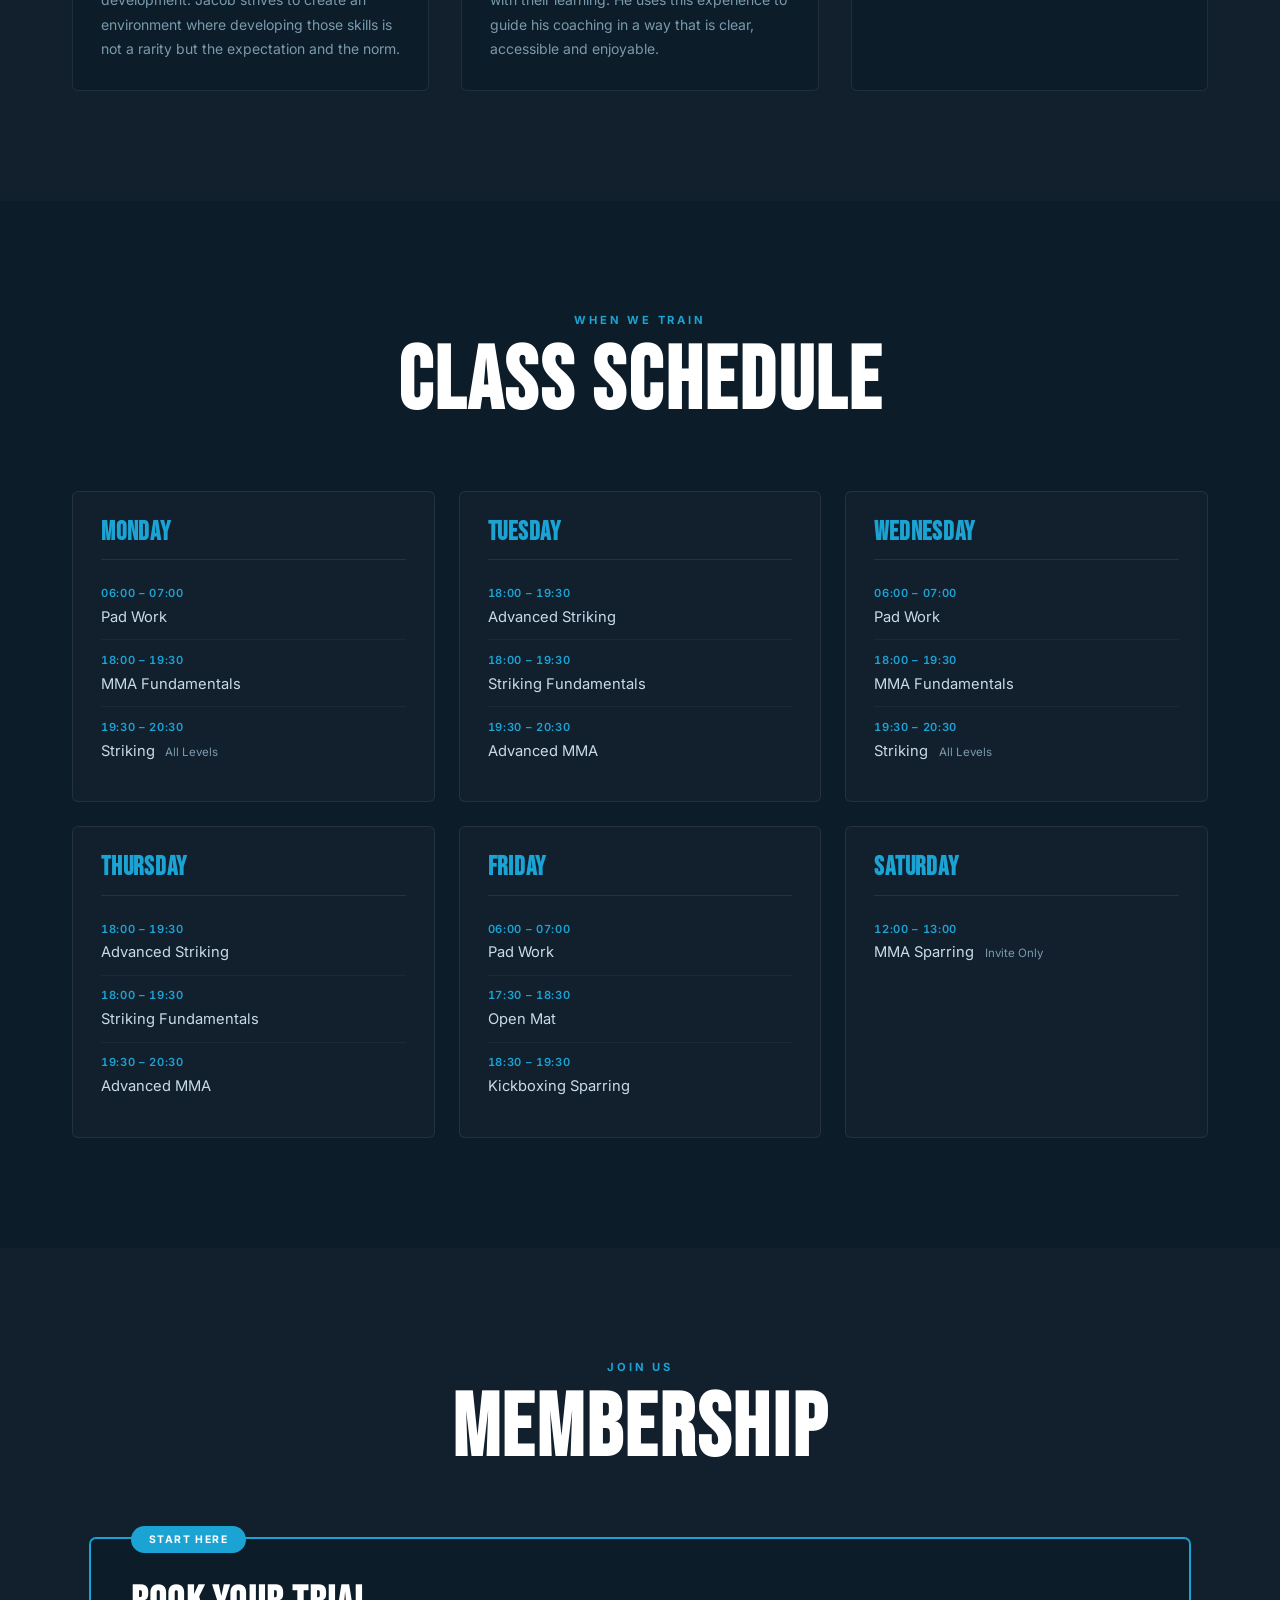
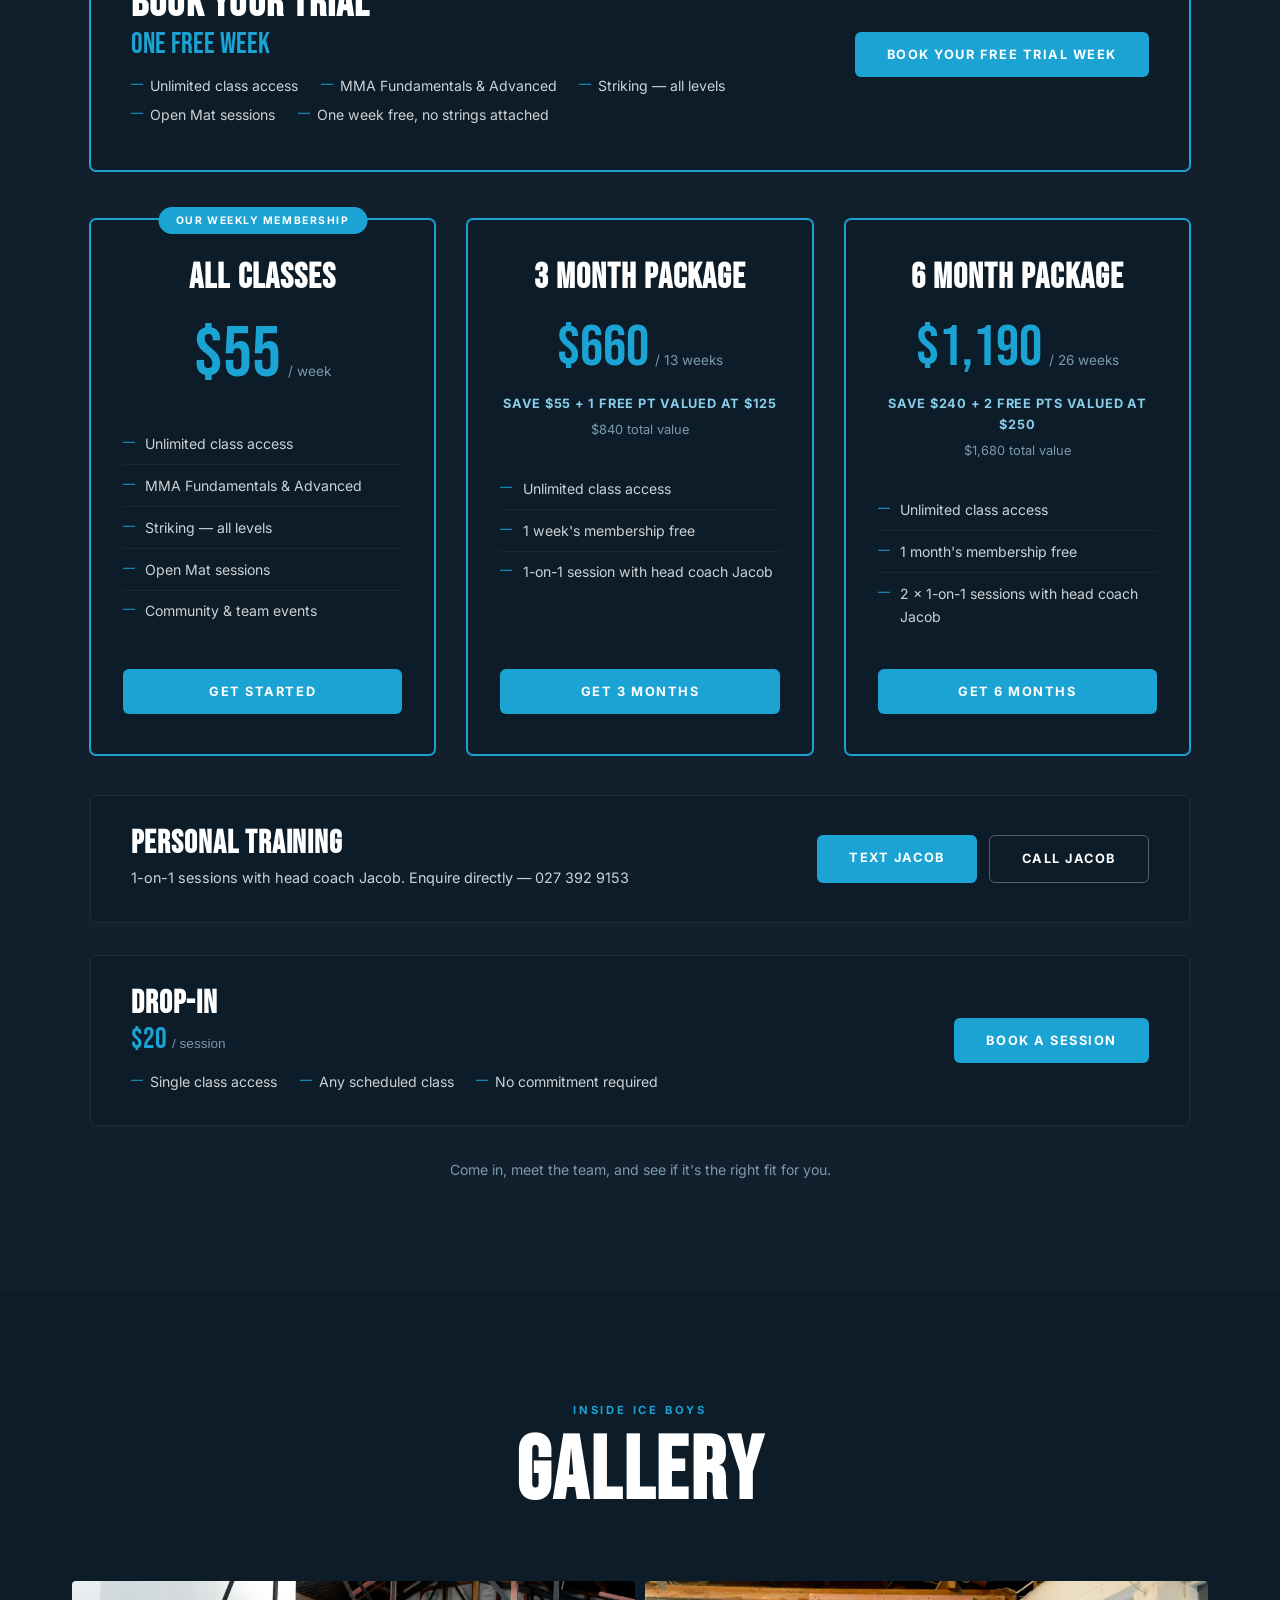
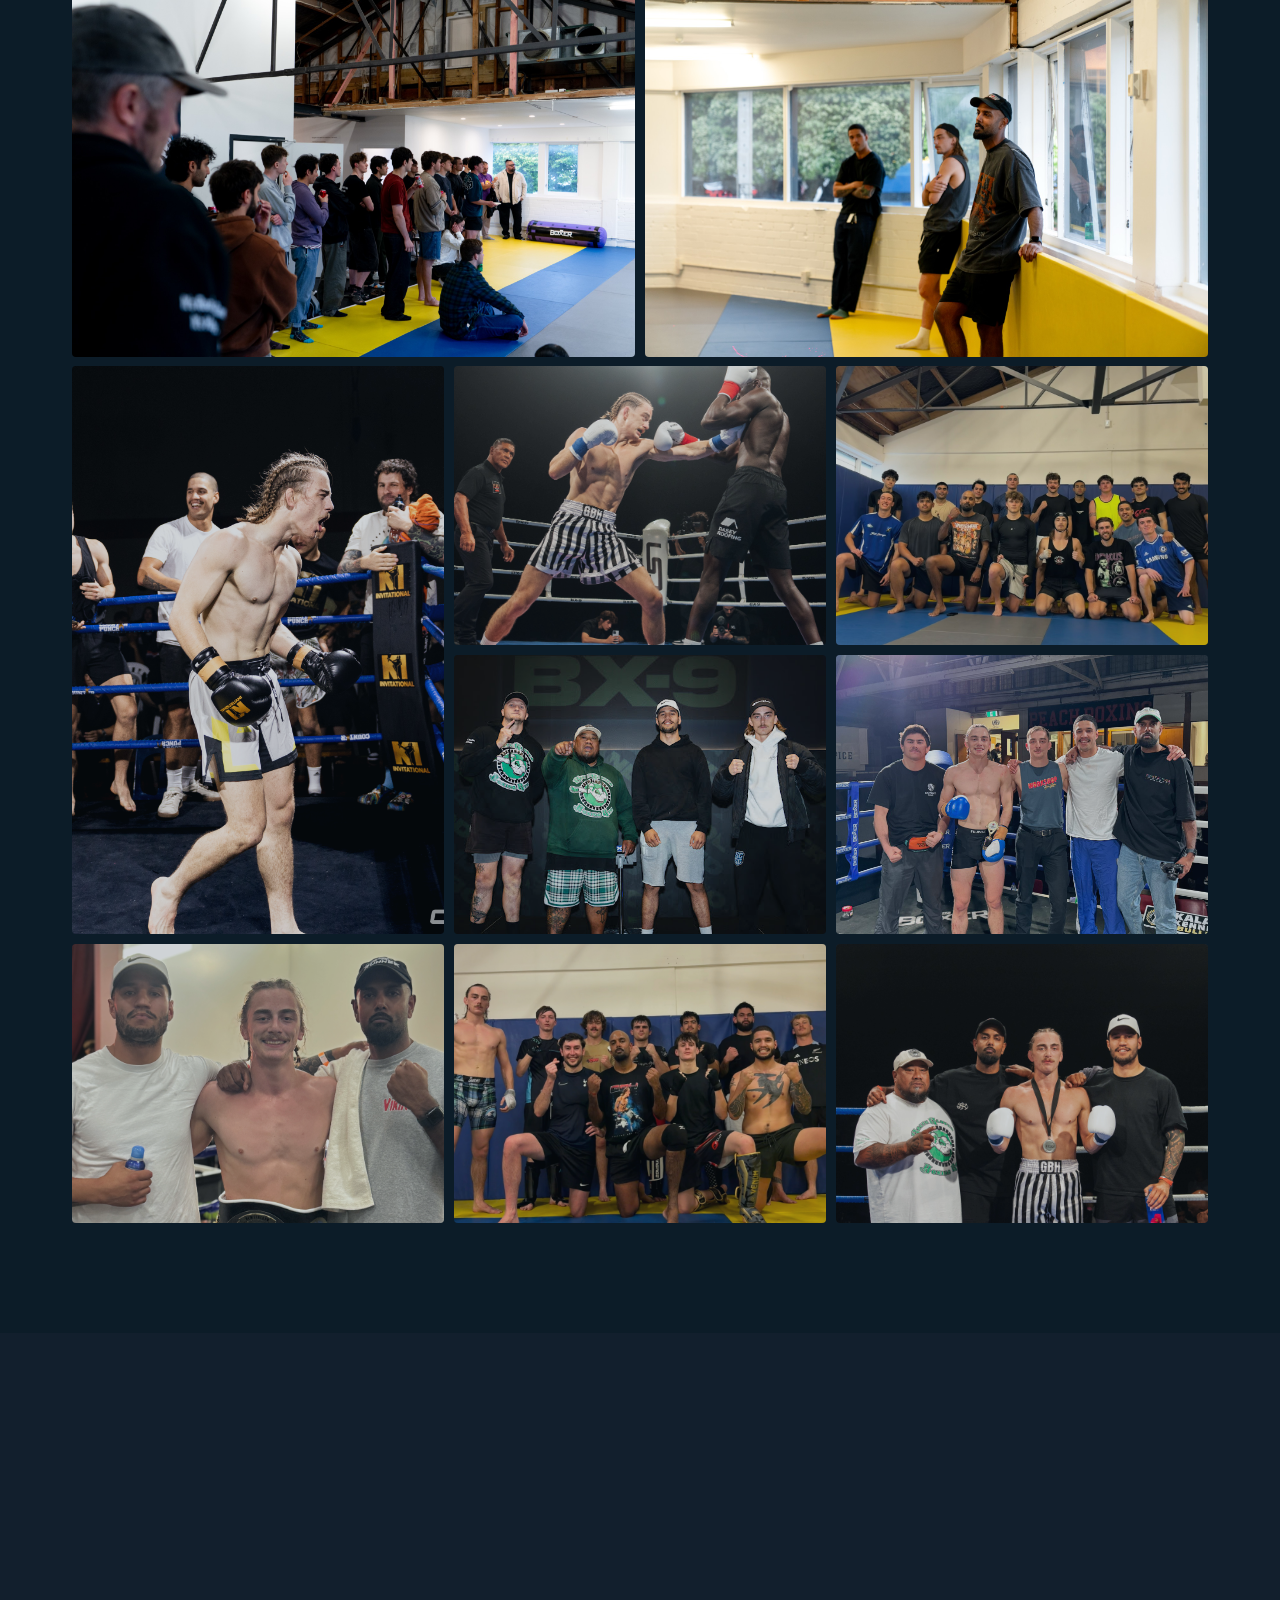
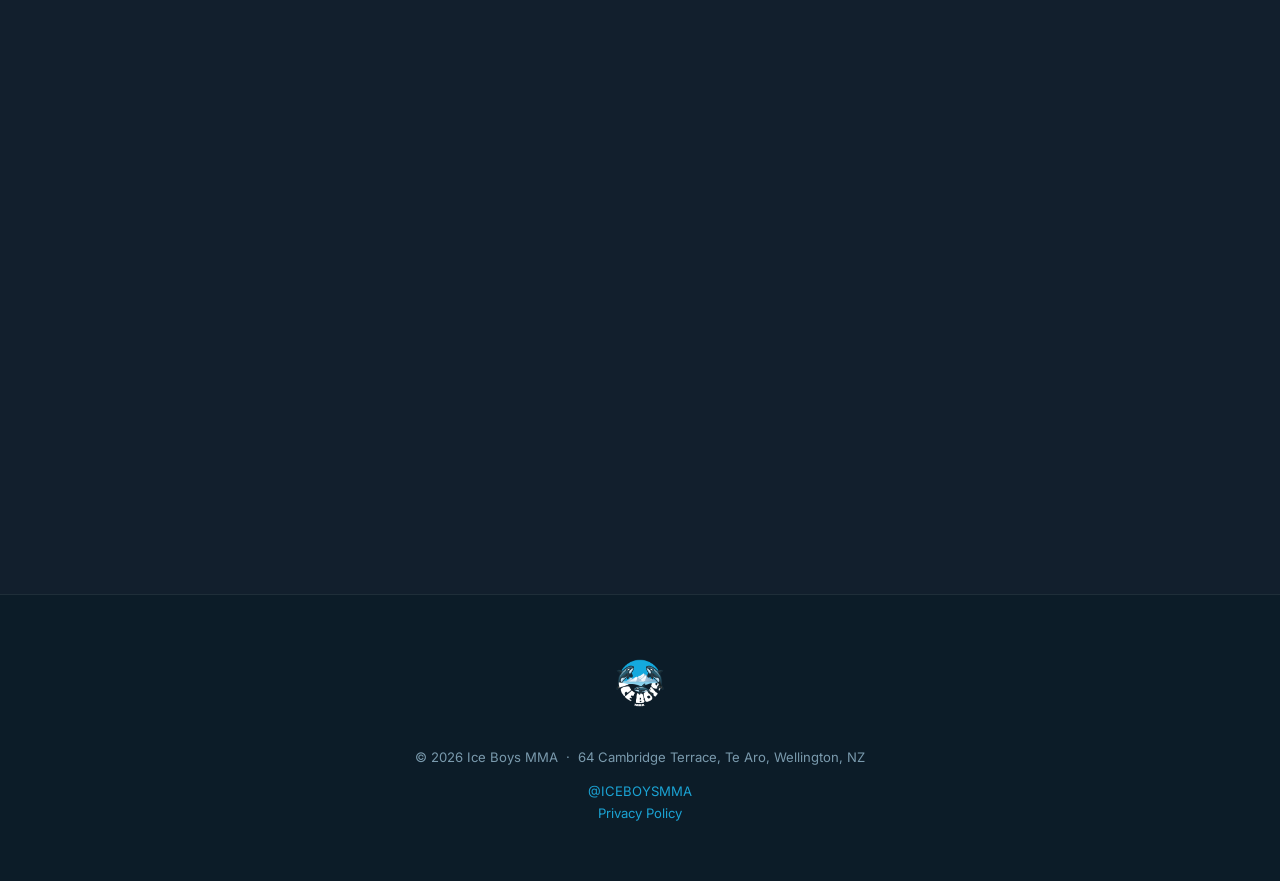
==== commit aba7a950: "Pad Work: morning dates roll forward automatically; hide 'Starts 16 Nov' after launch Co-Authored-By" ====
--- a/iceboysmma/index.html
+++ b/iceboysmma/index.html
@@ -187,7 +187,7 @@
           <h3>Monday</h3>
           <div class="class-row">
             <span class="time">06:00 – 07:00</span>
-            <span class="class-name">Pad Work <em>Starts 16 Nov</em></span>
+            <span class="class-name">Pad Work <em class="pw-start">Starts 16 Nov</em></span>
           </div>
           <div class="class-row">
             <span class="time">18:00 – 19:30</span>
@@ -219,7 +219,7 @@
           <h3>Wednesday</h3>
           <div class="class-row">
             <span class="time">06:00 – 07:00</span>
-            <span class="class-name">Pad Work <em>Starts 16 Nov</em></span>
+            <span class="class-name">Pad Work <em class="pw-start">Starts 16 Nov</em></span>
           </div>
           <div class="class-row">
             <span class="time">18:00 – 19:30</span>
@@ -251,7 +251,7 @@
           <h3>Friday</h3>
           <div class="class-row">
             <span class="time">06:00 – 07:00</span>
-            <span class="class-name">Pad Work <em>Starts 16 Nov</em></span>
+            <span class="class-name">Pad Work <em class="pw-start">Starts 16 Nov</em></span>
           </div>
           <div class="class-row">
             <span class="time">17:30 – 18:30</span>
@@ -503,5 +503,10 @@
   <span class="lightbox-counter" id="lightboxCounter"></span>
 </div>
 
+  <script>
+    // Pad Work "Starts 16 Nov" tag disappears once the first class has happened.
+    if (new Date() >= new Date(2026, 10, 16, 7, 0, 0))
+      document.querySelectorAll('.pw-start').forEach(function (el) { el.remove(); });
+  </script>
 </body>
 </html>
